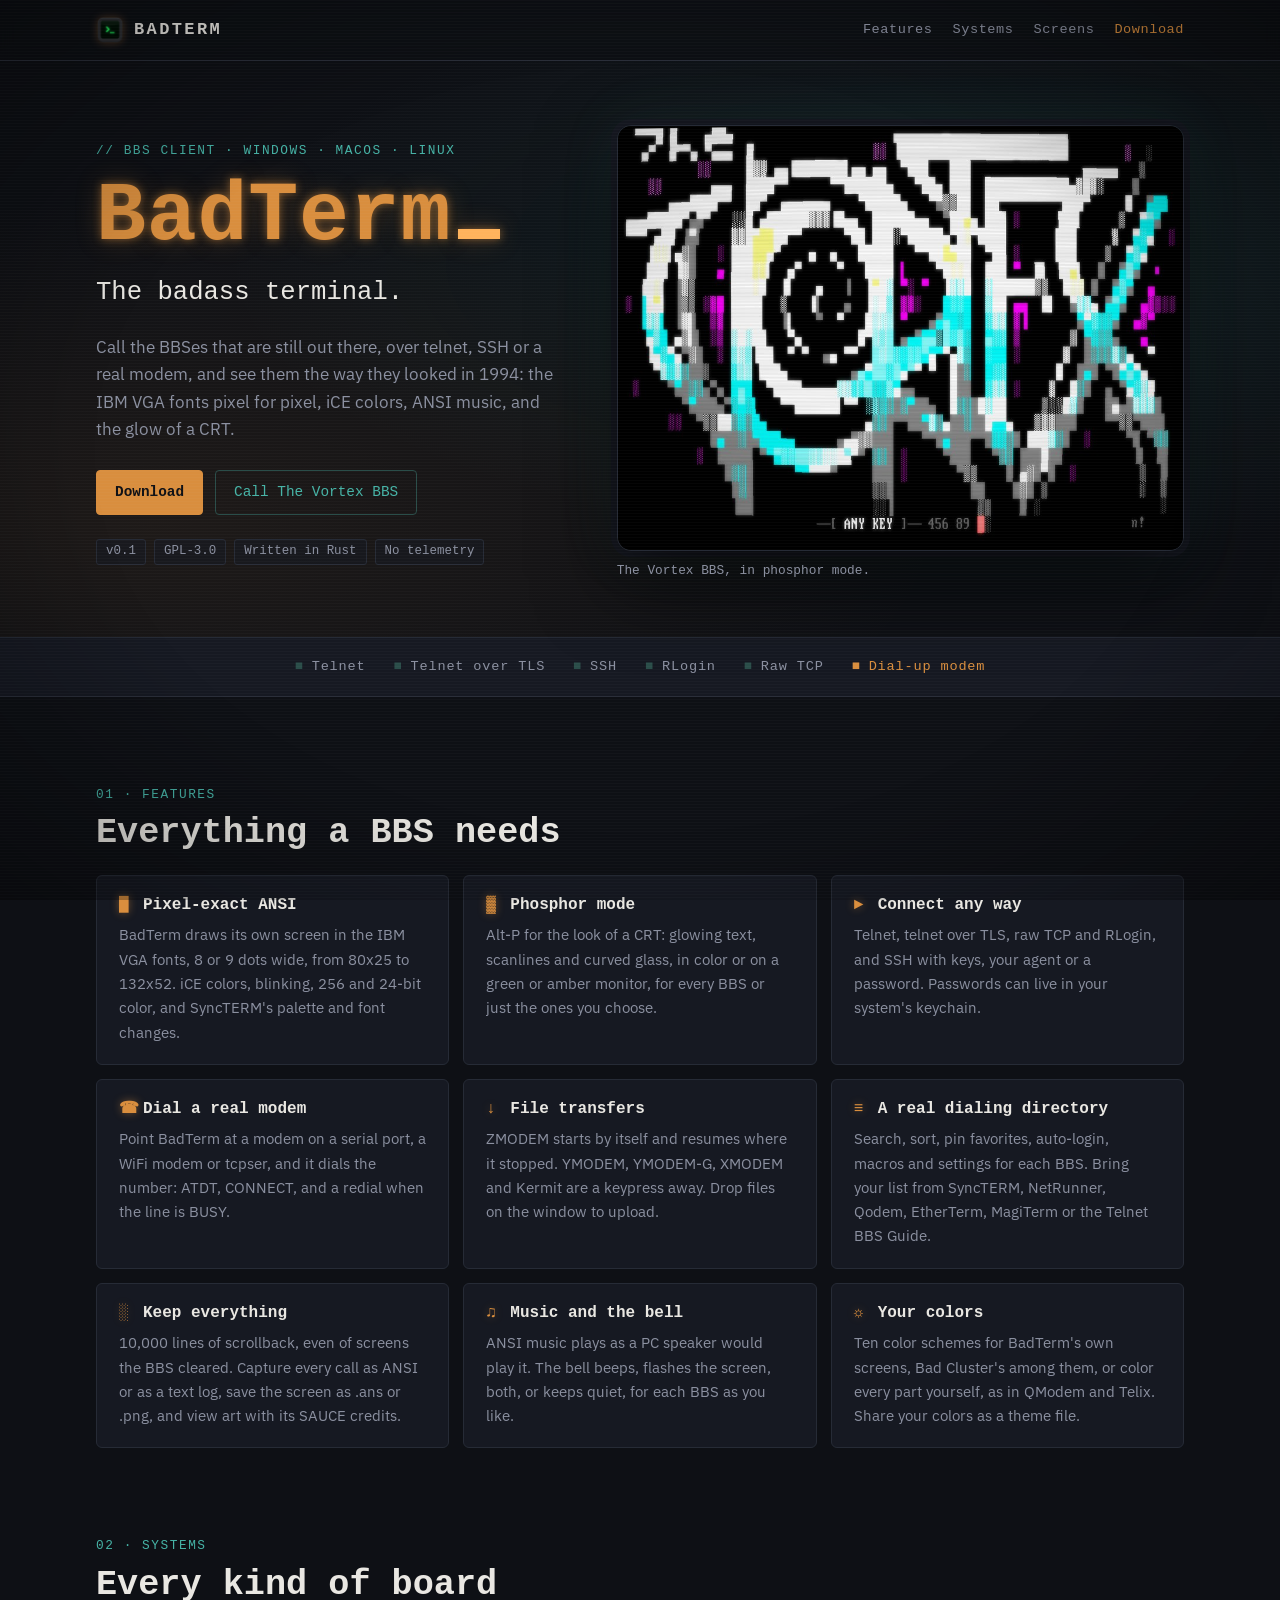
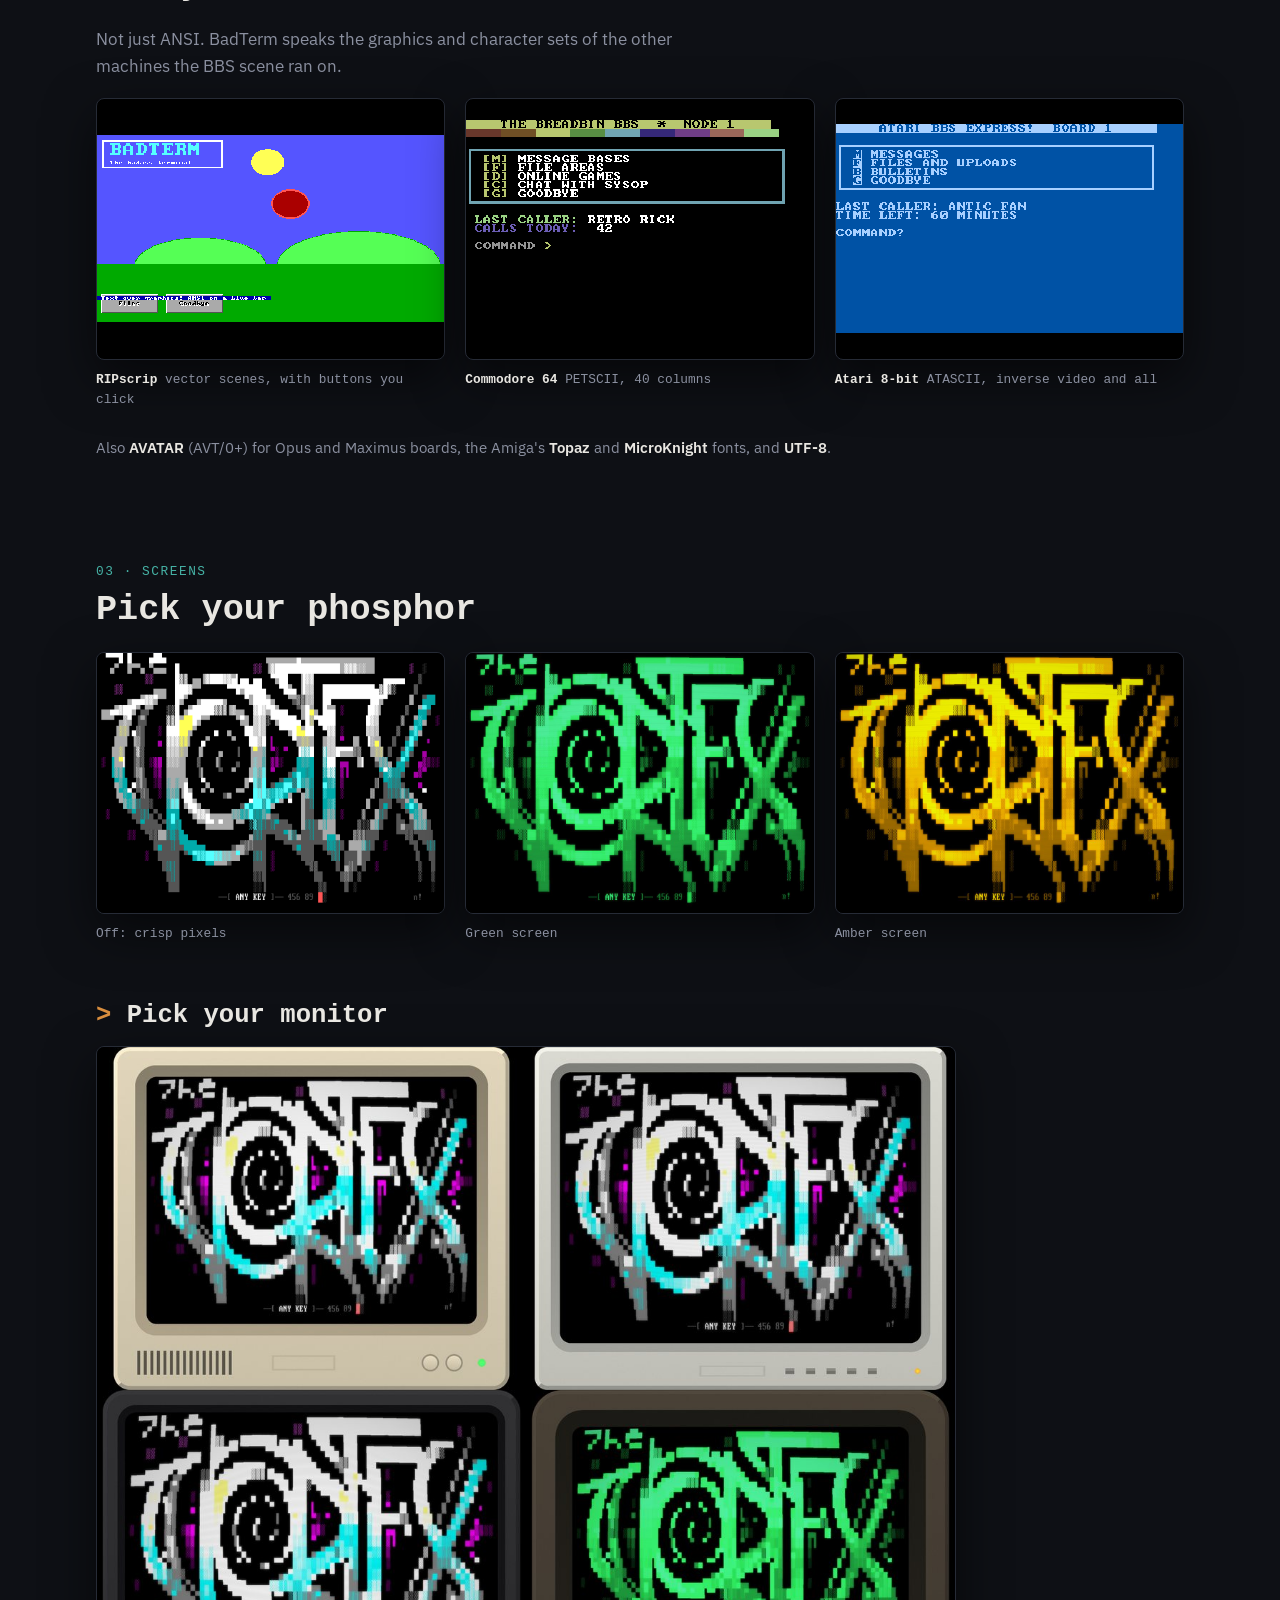
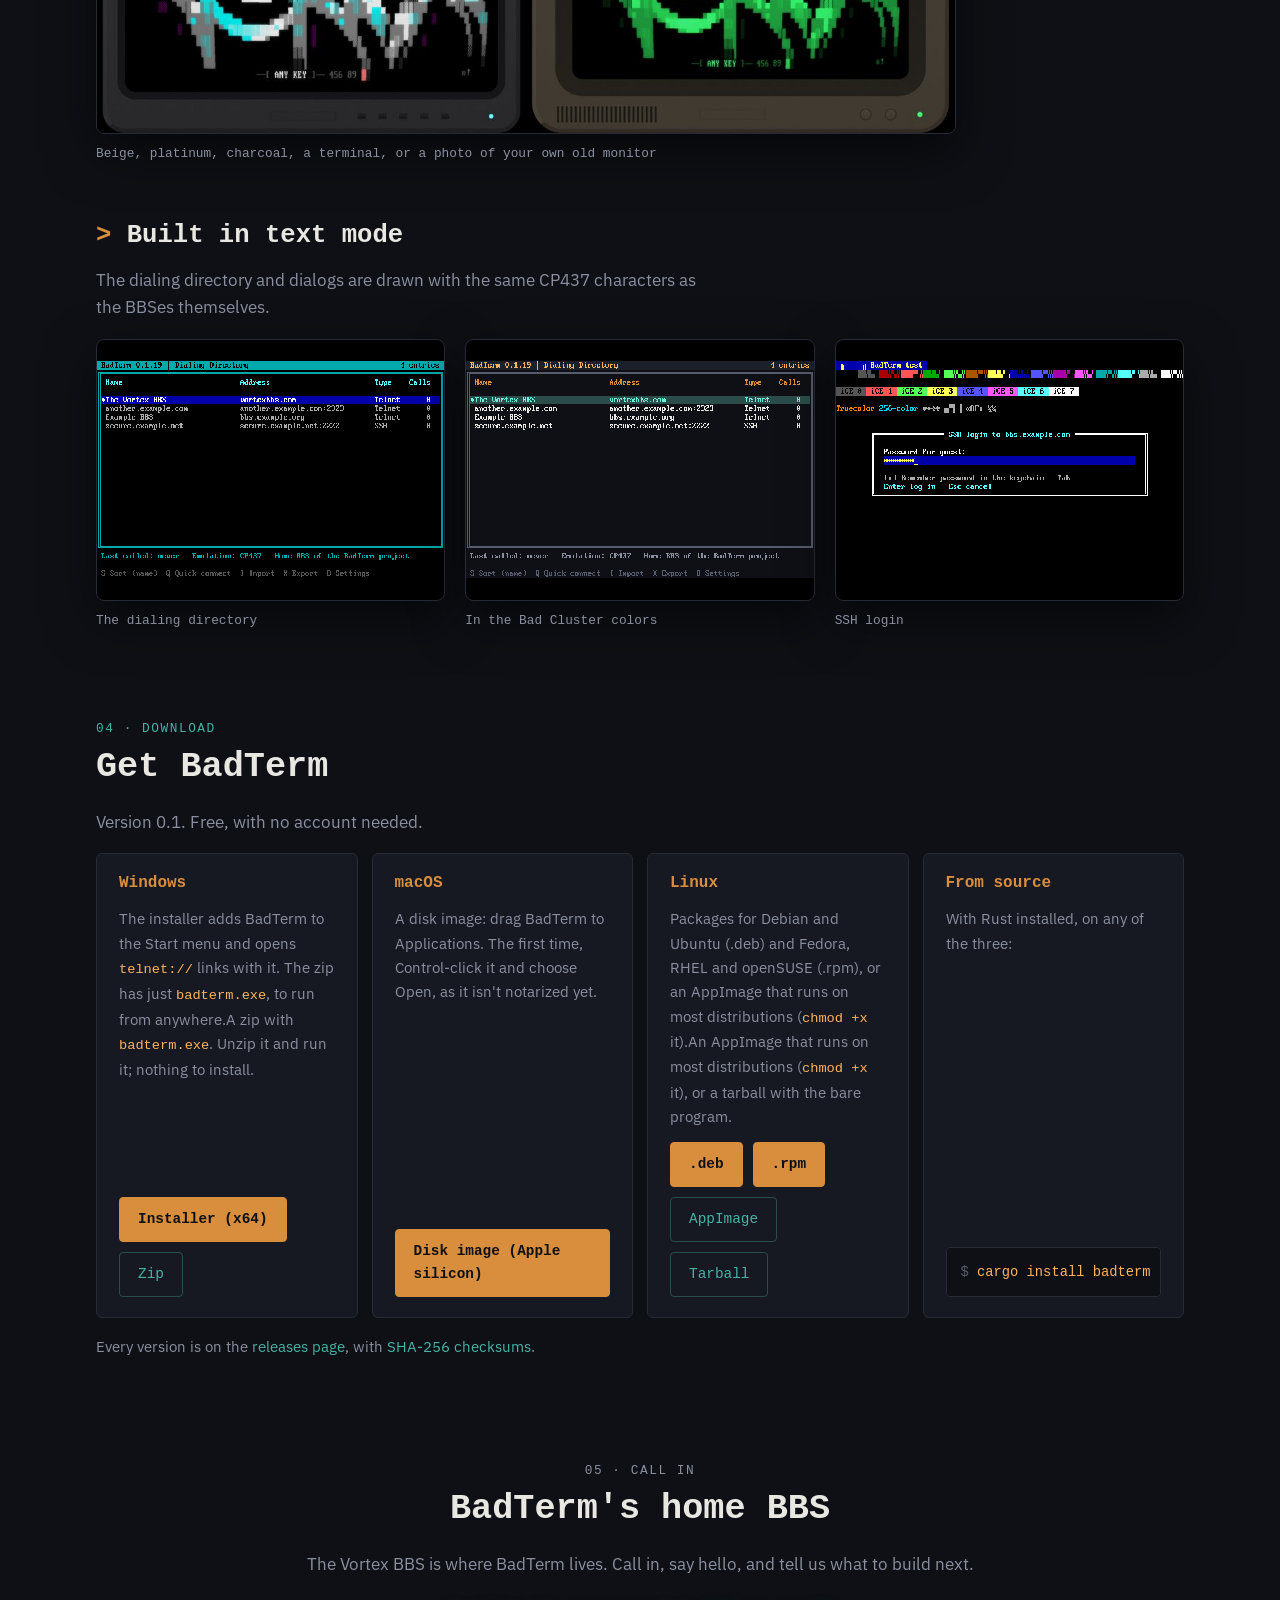
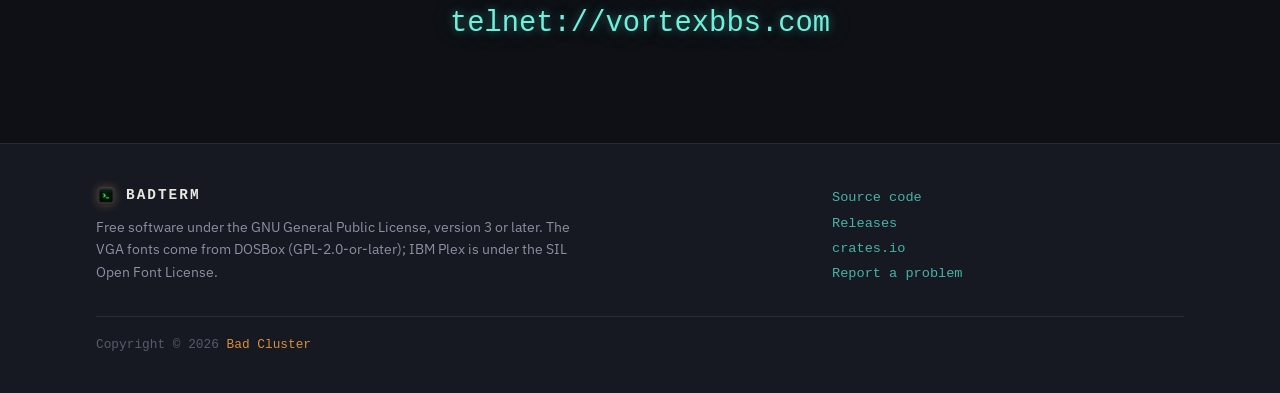
==== site/index.html @ a36becc2 "Website: Bad Cluster's look, and what BadTerm does now The colors, IBM Plex type (served from badter" ====
<!doctype html>
<html lang="en">
<head>
  <meta charset="utf-8">
  <meta name="viewport" content="width=device-width, initial-scale=1">
  <title>BadTerm — the badass terminal</title>
  <meta name="description" content="BadTerm is a free BBS client for Windows, macOS and Linux: telnet, SSH and real modems, ZMODEM and Kermit, RIPscrip, PETSCII and ATASCII, pixel-exact VGA fonts and the glow of a real CRT.">
  <meta name="theme-color" content="#0E1015">
  <link rel="icon" type="image/png" href="img/favicon.png">
  <link rel="preload" href="fonts/ibm-plex-mono-600.woff2" as="font" type="font/woff2" crossorigin>
  <link rel="stylesheet" href="style.css">
</head>
<body>
  <header class="topbar">
    <div class="wrap topbar-inner">
      <a class="wordmark" href="#top"><img src="img/icon.png" width="28" height="28" alt="">BADTERM</a>
      <nav aria-label="Sections">
        <a href="#features">Features</a>
        <a href="#systems">Systems</a>
        <a href="#screens">Screens</a>
        <a class="nav-download" href="#download">Download</a>
      </nav>
    </div>
  </header>

  <main id="top">
    <section class="hero">
      <div class="wrap hero-grid">
        <div class="hero-text">
          <p class="kicker">// BBS client · Windows · macOS · Linux</p>
          <h1>BadTerm<span class="cursor" aria-hidden="true"></span></h1>
          <p class="tagline">The badass terminal.</p>
          <p class="lede">Call the BBSes that are still out there, over telnet, SSH or a real modem, and see them the way they looked in 1994: the IBM VGA fonts pixel for pixel, iCE colors, ANSI music, and the glow of a CRT.</p>
          <div class="actions">
            <a class="button primary" href="#download">Download</a>
            <a class="button" href="telnet://vortexbbs.com">Call The Vortex BBS</a>
          </div>
          <p class="meta"><span>v<span data-version>0.1</span></span><span>GPL-3.0</span><span>Written in Rust</span><span>No telemetry</span></p>
        </div>
        <figure class="hero-shot">
          <img src="img/vortex-color.jpg" width="960" height="720" alt="The Vortex BBS welcome screen in BadTerm, with the CRT glow and scanlines of phosphor mode">
          <figcaption>The Vortex BBS, in phosphor mode.</figcaption>
        </figure>
      </div>
    </section>

    <section class="strip" aria-label="Ways to connect">
      <div class="wrap">
        <ul class="chips">
          <li>Telnet</li>
          <li>Telnet over TLS</li>
          <li>SSH</li>
          <li>RLogin</li>
          <li>Raw TCP</li>
          <li class="hot">Dial-up modem</li>
        </ul>
      </div>
    </section>

    <section class="wrap section" id="features">
      <p class="eyebrow">01 · Features</p>
      <h2>Everything a BBS needs</h2>
      <div class="features">
        <article>
          <h3><span class="glyph" aria-hidden="true">█</span>Pixel-exact ANSI</h3>
          <p>BadTerm draws its own screen in the IBM VGA fonts, 8 or 9 dots wide, from 80x25 to 132x52. iCE colors, blinking, 256 and 24-bit color, and SyncTERM's palette and font changes.</p>
        </article>
        <article>
          <h3><span class="glyph" aria-hidden="true">▓</span>Phosphor mode</h3>
          <p>Alt-P for the look of a CRT: glowing text, scanlines and curved glass, in color or on a green or amber monitor, for every BBS or just the ones you choose.</p>
        </article>
        <article>
          <h3><span class="glyph" aria-hidden="true">►</span>Connect any way</h3>
          <p>Telnet, telnet over TLS, raw TCP and RLogin, and SSH with keys, your agent or a password. Passwords can live in your system's keychain.</p>
        </article>
        <article>
          <h3><span class="glyph" aria-hidden="true">☎</span>Dial a real modem</h3>
          <p>Point BadTerm at a modem on a serial port, a WiFi modem or tcpser, and it dials the number: ATDT, CONNECT, and a redial when the line is BUSY.</p>
        </article>
        <article>
          <h3><span class="glyph" aria-hidden="true">↓</span>File transfers</h3>
          <p>ZMODEM starts by itself and resumes where it stopped. YMODEM, YMODEM-G, XMODEM and Kermit are a keypress away. Drop files on the window to upload.</p>
        </article>
        <article>
          <h3><span class="glyph" aria-hidden="true">≡</span>A real dialing directory</h3>
          <p>Search, sort, pin favorites, auto-login, macros and settings for each BBS. Bring your list from SyncTERM, NetRunner, Qodem, EtherTerm, MagiTerm or the Telnet BBS Guide.</p>
        </article>
        <article>
          <h3><span class="glyph" aria-hidden="true">░</span>Keep everything</h3>
          <p>10,000 lines of scrollback, even of screens the BBS cleared. Capture every call as ANSI or as a text log, save the screen as .ans or .png, and view art with its SAUCE credits.</p>
        </article>
        <article>
          <h3><span class="glyph" aria-hidden="true">♫</span>Music and the bell</h3>
          <p>ANSI music plays as a PC speaker would play it. The bell beeps, flashes the screen, both, or keeps quiet, for each BBS as you like.</p>
        </article>
        <article>
          <h3><span class="glyph" aria-hidden="true">☼</span>Your colors</h3>
          <p>Ten color schemes for BadTerm's own screens, Bad Cluster's among them, or color every part yourself, as in QModem and Telix. Share your colors as a theme file.</p>
        </article>
      </div>
    </section>

    <section class="wrap section" id="systems">
      <p class="eyebrow">02 · Systems</p>
      <h2>Every kind of board</h2>
      <p class="section-lede">Not just ANSI. BadTerm speaks the graphics and character sets of the other machines the BBS scene ran on.</p>
      <div class="gallery three">
        <figure><img class="pixels" src="img/rip.png" width="640" height="344" alt="A RIPscrip scene: sky, sun and hills, a title box and two buttons, with ANSI text over the graphics" loading="lazy"><figcaption><b>RIPscrip</b> vector scenes, with buttons you click</figcaption></figure>
        <figure><img class="pixels" src="img/c64.png" width="1280" height="800" alt="A Commodore 64 BBS menu in PETSCII, with its colors and line graphics" loading="lazy"><figcaption><b>Commodore 64</b> PETSCII, 40 columns</figcaption></figure>
        <figure><img class="pixels" src="img/atari.png" width="1280" height="768" alt="An Atari 8-bit BBS menu in ATASCII, light blue on blue with inverse video" loading="lazy"><figcaption><b>Atari 8-bit</b> ATASCII, inverse video and all</figcaption></figure>
      </div>
      <p class="also">Also <b>AVATAR</b> (AVT/0+) for Opus and Maximus boards, the Amiga's <b>Topaz</b> and <b>MicroKnight</b> fonts, and <b>UTF-8</b>.</p>
    </section>

    <section class="wrap section" id="screens">
      <p class="eyebrow">03 · Screens</p>
      <h2>Pick your phosphor</h2>
      <div class="gallery three">
        <figure><img src="img/vortex-off.png" width="960" height="720" alt="The Vortex BBS with phosphor mode off: crisp pixels at 4:3" loading="lazy"><figcaption>Off: crisp pixels</figcaption></figure>
        <figure><img src="img/vortex-green.jpg" width="960" height="720" alt="The Vortex BBS on a green-screen monitor" loading="lazy"><figcaption>Green screen</figcaption></figure>
        <figure><img src="img/vortex-amber.jpg" width="960" height="720" alt="The Vortex BBS on an amber monitor" loading="lazy"><figcaption>Amber screen</figcaption></figure>
      </div>

      <h2 class="sub">Pick your monitor</h2>
      <figure class="wide"><img src="img/bezels.jpg" width="1200" height="960" alt="The Vortex BBS on four monitor bezels: beige 1980s, platinum 1990s, charcoal late 1990s, and a green-screen terminal" loading="lazy"><figcaption>Beige, platinum, charcoal, a terminal, or a photo of your own old monitor</figcaption></figure>

      <h2 class="sub">Built in text mode</h2>
      <p class="section-lede">The dialing directory and dialogs are drawn with the same CP437 characters as the BBSes themselves.</p>
      <div class="gallery three">
        <figure><img class="pixels" src="img/dialer.png" width="1280" height="800" alt="The dialing directory, with The Vortex BBS pinned at the top" loading="lazy"><figcaption>The dialing directory</figcaption></figure>
        <figure><img class="pixels" src="img/badcluster.png" width="640" height="400" alt="The dialing directory in the Bad Cluster color scheme: copper and teal on dark navy" loading="lazy"><figcaption>In the Bad Cluster colors</figcaption></figure>
        <figure><img class="pixels" src="img/login.png" width="1280" height="800" alt="The SSH login dialog, offering to remember the password in the keychain" loading="lazy"><figcaption>SSH login</figcaption></figure>
      </div>
    </section>

    <section class="wrap section" id="download">
      <p class="eyebrow">04 · Download</p>
      <h2>Get BadTerm</h2>
      <p class="section-lede">Version <span data-version>0.1</span>. Free, with no account needed.</p>
      <div class="downloads">
        <article>
          <h3>Windows</h3>
          <p><span data-needs="windows-x64-setup.exe">The installer adds BadTerm to the Start menu and opens <code>telnet://</code> links with it. The zip has just <code>badterm.exe</code>, to run from anywhere.<span data-else>A zip with <code>badterm.exe</code>. Unzip it and run it; nothing to install.</span></span></p>
          <div class="buttons">
            <a class="button primary" data-asset="windows-x64-setup.exe" href="https://git.badcluster.dev/arelas/badterm/releases">Installer (x64)</a>
            <a class="button" data-asset="windows-x64.zip" href="https://git.badcluster.dev/arelas/badterm/releases">Zip</a>
          </div>
        </article>
        <article>
          <h3>macOS</h3>
          <p>A disk image: drag BadTerm to Applications. The first time, Control-click it and choose Open, as it isn't notarized yet.</p>
          <div class="buttons">
            <a class="button primary" data-asset="macos-arm64.dmg" href="https://git.badcluster.dev/arelas/badterm/releases">Disk image (Apple silicon)</a>
          </div>
        </article>
        <article>
          <h3>Linux</h3>
          <p><span data-needs="linux-x64.deb">Packages for Debian and Ubuntu (.deb) and Fedora, RHEL and openSUSE (.rpm), or an AppImage that runs on most distributions (<code>chmod +x</code> it).<span data-else>An AppImage that runs on most distributions (<code>chmod +x</code> it), or a tarball with the bare program.</span></span></p>
          <div class="buttons">
            <a class="button primary" data-asset="linux-x64.deb" href="https://git.badcluster.dev/arelas/badterm/releases">.deb</a>
            <a class="button primary" data-asset="linux-x64.rpm" href="https://git.badcluster.dev/arelas/badterm/releases">.rpm</a>
            <a class="button" data-asset="linux-x64.AppImage" href="https://git.badcluster.dev/arelas/badterm/releases">AppImage</a>
            <a class="button" data-asset="linux-x64.tar.gz" href="https://git.badcluster.dev/arelas/badterm/releases">Tarball</a>
          </div>
        </article>
        <article>
          <h3>From source</h3>
          <p>With Rust installed, on any of the three:</p>
          <pre><code>cargo install badterm</code></pre>
        </article>
      </div>
      <p class="note">Every version is on the <a href="https://git.badcluster.dev/arelas/badterm/releases">releases page</a>, with <a data-asset="SHA256SUMS" href="https://git.badcluster.dev/arelas/badterm/releases">SHA-256 checksums</a>.</p>
    </section>

    <section class="wrap section vortex">
      <p class="eyebrow">05 · Call in</p>
      <h2>BadTerm's home BBS</h2>
      <p>The Vortex BBS is where BadTerm lives. Call in, say hello, and tell us what to build next.</p>
      <p class="address"><a href="telnet://vortexbbs.com">telnet://vortexbbs.com</a></p>
    </section>
  </main>

  <footer>
    <div class="wrap footer-inner">
      <div>
        <p class="wordmark small"><img src="img/icon.png" width="20" height="20" alt="">BADTERM</p>
        <p>Free software under the GNU General Public License, version 3 or later. The VGA fonts come from DOSBox (GPL-2.0-or-later); IBM Plex is under the SIL Open Font License.</p>
      </div>
      <ul class="links">
        <li><a href="https://git.badcluster.dev/arelas/badterm">Source code</a></li>
        <li><a href="https://git.badcluster.dev/arelas/badterm/releases">Releases</a></li>
        <li><a href="https://crates.io/crates/badterm">crates.io</a></li>
        <li><a href="https://git.badcluster.dev/arelas/badterm/issues">Report a problem</a></li>
      </ul>
    </div>
    <div class="wrap">
      <p class="copyright">Copyright &copy; 2026 <a href="https://badcluster.dev/">Bad Cluster</a></p>
    </div>
  </footer>
</body>
</html>
---- site/style.css ----
/* BadTerm's website, in Bad Cluster's colors: the void, copper and teal,
   with a faint scanline over everything. */

@font-face {
  font-family: "IBM Plex Mono";
  src: url("fonts/ibm-plex-mono-400.woff2") format("woff2");
  font-weight: 400;
  font-display: swap;
}

@font-face {
  font-family: "IBM Plex Mono";
  src: url("fonts/ibm-plex-mono-600.woff2") format("woff2");
  font-weight: 600;
  font-display: swap;
}

@font-face {
  font-family: "IBM Plex Sans";
  src: url("fonts/ibm-plex-sans-400.woff2") format("woff2");
  font-weight: 400;
  font-display: swap;
}

@font-face {
  font-family: "IBM Plex Sans";
  src: url("fonts/ibm-plex-sans-600.woff2") format("woff2");
  font-weight: 600;
  font-display: swap;
}

:root {
  --void: #0e1015;
  --panel: #161922;
  --panel-2: #1c2029;
  --line: #262b36;
  --ink: #e9e7e2;
  --ink-dim: #8b90a0;
  --ink-faint: #565c6b;
  --copper: #d98e3e;
  --copper-dim: #6b4f2a;
  --copper-glow: #ffb35c;
  --teal: #46b3a6;
  --teal-dim: #2a4d49;
  --teal-glow: #6ff0dd;
  --mono: "IBM Plex Mono", ui-monospace, "SF Mono", Menlo, Consolas, monospace;
  --sans: "IBM Plex Sans", system-ui, -apple-system, "Segoe UI", Roboto, sans-serif;
  --glow-copper: 0 0 8px rgba(217, 142, 62, 0.55), 0 0 26px rgba(217, 142, 62, 0.28);
  --glow-teal: 0 0 8px rgba(70, 179, 166, 0.55), 0 0 26px rgba(70, 179, 166, 0.28);
  color-scheme: dark;
}

* {
  box-sizing: border-box;
}

html {
  scroll-behavior: smooth;
  scroll-padding-top: 72px;
}

body {
  margin: 0;
  background: var(--void);
  color: var(--ink);
  font: 17px/1.6 var(--sans);
  -webkit-font-smoothing: antialiased;
}

/* Scanlines and a vignette, over everything but never in the way. */
body::before,
body::after {
  content: "";
  position: fixed;
  inset: 0;
  pointer-events: none;
  z-index: 100;
}

body::before {
  background: repeating-linear-gradient(to bottom, rgba(255, 255, 255, 0.022) 0 1px, transparent 1px 3px);
}

body::after {
  background: radial-gradient(ellipse at center, transparent 60%, rgba(0, 0, 0, 0.35) 100%);
}

::selection {
  background: var(--teal-dim);
  color: #eafffb;
}

a {
  color: var(--teal);
  text-decoration: none;
}

a:hover {
  color: var(--teal-glow);
}

a:focus-visible,
.button:focus-visible {
  outline: 2px solid var(--teal);
  outline-offset: 3px;
  border-radius: 2px;
}

code,
pre {
  font-family: var(--mono);
  font-size: 0.9em;
  color: var(--copper-glow);
}

img {
  max-width: 100%;
  height: auto;
  display: block;
}

.wrap {
  max-width: 1120px;
  margin: 0 auto;
  padding: 0 16px;
}

h1,
h2,
h3 {
  font-family: var(--mono);
  font-weight: 600;
  line-height: 1.15;
}

/* Top bar */

.topbar {
  position: sticky;
  top: 0;
  z-index: 50;
  background: rgba(14, 16, 21, 0.88);
  backdrop-filter: blur(8px);
  -webkit-backdrop-filter: blur(8px);
  border-bottom: 1px solid var(--line);
}

.topbar-inner {
  display: flex;
  align-items: center;
  justify-content: space-between;
  gap: 16px;
  min-height: 60px;
}

.wordmark {
  display: flex;
  align-items: center;
  gap: 10px;
  font-family: var(--mono);
  font-weight: 600;
  letter-spacing: 0.14em;
  color: var(--ink);
}

.wordmark img {
  width: 28px;
  height: 28px;
  filter: drop-shadow(0 0 4px rgba(217, 142, 62, 0.35));
}

.wordmark:hover {
  color: var(--copper-glow);
}

.wordmark.small {
  font-size: 0.9rem;
  margin: 0 0 0.6em;
}

.wordmark.small img {
  width: 20px;
  height: 20px;
}

nav {
  display: flex;
  align-items: center;
  gap: 4px 20px;
  flex-wrap: wrap;
  justify-content: flex-end;
  font-family: var(--mono);
  font-size: 0.85rem;
  letter-spacing: 0.04em;
}

nav a {
  color: var(--ink-dim);
}

nav a:hover {
  color: var(--ink);
}

nav .nav-download {
  color: var(--copper);
}

nav .nav-download:hover {
  color: var(--copper-glow);
}

/* Hero */

.hero {
  padding: 64px 0 56px;
  background:
    radial-gradient(ellipse at 78% 35%, rgba(70, 179, 166, 0.1), transparent 55%),
    radial-gradient(ellipse at 12% 80%, rgba(217, 142, 62, 0.08), transparent 50%);
}

.hero-grid {
  display: grid;
  grid-template-columns: minmax(0, 5fr) minmax(0, 6fr);
  gap: 48px;
  align-items: center;
}

.kicker,
.eyebrow {
  font-family: var(--mono);
  font-size: 0.8rem;
  letter-spacing: 0.12em;
  text-transform: uppercase;
  color: var(--teal);
  margin: 0 0 0.6em;
}

h1 {
  font-size: clamp(3rem, 9vw, 5.2rem);
  margin: 0;
  color: var(--copper);
  text-shadow: var(--glow-copper);
  letter-spacing: 0.01em;
}

.cursor {
  display: inline-block;
  width: 0.5em;
  height: 0.12em;
  margin-left: 0.08em;
  background: var(--copper-glow);
  box-shadow: var(--glow-copper);
  vertical-align: baseline;
  animation: blink 1.06s steps(1) infinite;
}

@keyframes blink {
  50% {
    opacity: 0;
  }
}

.tagline {
  font-family: var(--mono);
  font-size: clamp(1.25rem, 3vw, 1.6rem);
  color: var(--ink);
  margin: 0.3em 0 0.8em;
}

.lede,
.section-lede {
  color: var(--ink-dim);
  max-width: 62ch;
}

.actions {
  display: flex;
  flex-wrap: wrap;
  gap: 12px;
  margin: 1.6em 0 1.4em;
}

.meta {
  display: flex;
  flex-wrap: wrap;
  gap: 8px;
  margin: 0;
  font-family: var(--mono);
  font-size: 0.78rem;
  color: var(--ink-dim);
}

.meta > span {
  padding: 2px 9px;
  border: 1px solid var(--line);
  border-radius: 3px;
  background: rgba(22, 25, 34, 0.6);
}

.hero-shot {
  margin: 0;
}

.hero-shot img {
  border-radius: 14px;
  border: 1px solid var(--line);
  box-shadow: 0 30px 80px rgba(0, 0, 0, 0.65), 0 0 0 6px var(--panel), 0 0 60px rgba(70, 179, 166, 0.12);
}

figcaption {
  font-family: var(--mono);
  font-size: 0.8rem;
  color: var(--ink-dim);
  margin-top: 10px;
}

figcaption b {
  color: var(--ink);
  font-weight: 600;
}

/* Buttons */

.button {
  display: inline-block;
  padding: 10px 18px;
  border: 1px solid var(--teal-dim);
  border-radius: 4px;
  font-family: var(--mono);
  font-size: 0.9rem;
  color: var(--teal);
  transition: box-shadow 0.15s ease, border-color 0.15s ease, background 0.15s ease;
}

.button:hover {
  border-color: var(--teal);
  color: var(--teal-glow);
  box-shadow: var(--glow-teal);
}

.button.primary {
  background: var(--copper);
  border-color: var(--copper);
  color: var(--void);
  font-weight: 600;
}

.button.primary:hover {
  background: var(--copper-glow);
  border-color: var(--copper-glow);
  color: var(--void);
  box-shadow: var(--glow-copper);
}

/* The ways to connect */

.strip {
  border-top: 1px solid var(--line);
  border-bottom: 1px solid var(--line);
  background: var(--panel);
}

.chips {
  display: flex;
  flex-wrap: wrap;
  justify-content: center;
  gap: 10px 28px;
  list-style: none;
  margin: 0;
  padding: 18px 0;
  font-family: var(--mono);
  font-size: 0.85rem;
  letter-spacing: 0.06em;
  color: var(--ink-dim);
}

.chips li::before {
  content: "\25A0";
  margin-right: 8px;
  color: var(--teal-dim);
}

.chips .hot {
  color: var(--copper);
}

.chips .hot::before {
  color: var(--copper);
}

/* Sections */

.section {
  padding-top: 88px;
}

h2 {
  font-size: clamp(1.6rem, 4vw, 2.2rem);
  margin: 0 0 0.6em;
  color: var(--ink);
}

h2.sub {
  margin-top: 2.2em;
  font-size: clamp(1.3rem, 3vw, 1.6rem);
}

h2.sub::before {
  content: "> ";
  color: var(--copper);
}

h3 {
  font-size: 1rem;
  margin: 0 0 0.5em;
  color: var(--ink);
}

.features {
  display: grid;
  grid-template-columns: repeat(3, minmax(0, 1fr));
  gap: 14px;
}

.downloads {
  display: grid;
  grid-template-columns: repeat(auto-fill, minmax(240px, 1fr));
  gap: 14px;
}

.features article,
.downloads article {
  background: var(--panel);
  border: 1px solid var(--line);
  border-radius: 6px;
  padding: 20px 22px;
  transition: border-color 0.15s ease;
}

.features article:hover {
  border-color: var(--teal-dim);
}

.features p,
.downloads p {
  margin: 0;
  color: var(--ink-dim);
  font-size: 0.95rem;
}

.glyph {
  display: inline-block;
  width: 1.5em;
  font-family: var(--mono);
  color: var(--copper);
  text-shadow: 0 0 8px rgba(217, 142, 62, 0.45);
}

.downloads article {
  display: flex;
  flex-direction: column;
  gap: 14px;
}

.downloads h3 {
  color: var(--copper);
  margin: 0;
}

.downloads .buttons {
  display: flex;
  flex-wrap: wrap;
  gap: 10px;
  margin-top: auto;
}

.downloads pre {
  margin: auto 0 0;
  padding: 12px 14px;
  background: var(--void);
  border: 1px solid var(--line);
  border-radius: 4px;
  overflow-x: auto;
}

.downloads pre code::before {
  content: "$ ";
  color: var(--ink-faint);
}

.gallery {
  display: grid;
  grid-template-columns: repeat(auto-fit, minmax(280px, 1fr));
  gap: 20px;
}

.gallery figure,
.wide {
  margin: 0;
}

.gallery img,
.wide img {
  border-radius: 8px;
  border: 1px solid var(--line);
  box-shadow: 0 18px 50px rgba(0, 0, 0, 0.55);
  aspect-ratio: 4 / 3;
  object-fit: cover;
  width: 100%;
  background: #000;
}

.wide {
  max-width: 860px;
}

.wide img {
  aspect-ratio: auto;
}

/* Text-mode screenshots: keep the pixels square and sharp. */
.pixels {
  image-rendering: pixelated;
}

.gallery img.pixels {
  object-fit: contain;
}

.also {
  margin-top: 1.6em;
  color: var(--ink-dim);
  font-size: 0.95rem;
}

.also b {
  color: var(--ink);
  font-weight: 600;
}

.note {
  color: var(--ink-dim);
  font-size: 0.95rem;
}

.vortex {
  text-align: center;
}

.vortex p {
  color: var(--ink-dim);
}

.address {
  font-family: var(--mono);
  font-size: clamp(1.1rem, 4vw, 1.8rem);
  margin-top: 0.8em;
}

.address a {
  color: var(--teal-glow);
  text-shadow: var(--glow-teal);
}

/* Footer */

footer {
  margin-top: 96px;
  padding: 40px 0 36px;
  border-top: 1px solid var(--line);
  background: var(--panel);
  color: var(--ink-dim);
  font-size: 0.88rem;
}

.footer-inner {
  display: grid;
  grid-template-columns: minmax(0, 2fr) minmax(0, 1fr);
  gap: 32px;
}

footer p {
  margin: 0.3em 0;
  max-width: 60ch;
}

.links {
  list-style: none;
  margin: 0;
  padding: 0;
  font-family: var(--mono);
  font-size: 0.85rem;
}

.links li {
  margin: 0.25em 0;
}

footer p.copyright {
  max-width: none;
}

.copyright {
  margin-top: 28px !important;
  padding-top: 18px;
  border-top: 1px solid var(--line);
  font-family: var(--mono);
  font-size: 0.8rem;
  color: var(--ink-faint);
}

.copyright a {
  color: var(--copper);
}

@media (max-width: 960px) {
  .features {
    grid-template-columns: repeat(2, minmax(0, 1fr));
  }
}

@media (max-width: 600px) {
  .features {
    grid-template-columns: minmax(0, 1fr);
  }
}

@media (max-width: 860px) {
  .hero {
    padding-top: 36px;
  }

  .hero-grid,
  .footer-inner {
    grid-template-columns: minmax(0, 1fr);
  }

  .section {
    padding-top: 64px;
  }
}

@media (max-width: 520px) {
  nav a:not(.nav-download) {
    display: none;
  }
}

@media (prefers-reduced-motion: reduce) {
  html {
    scroll-behavior: auto;
  }

  .cursor {
    animation: none;
  }
}
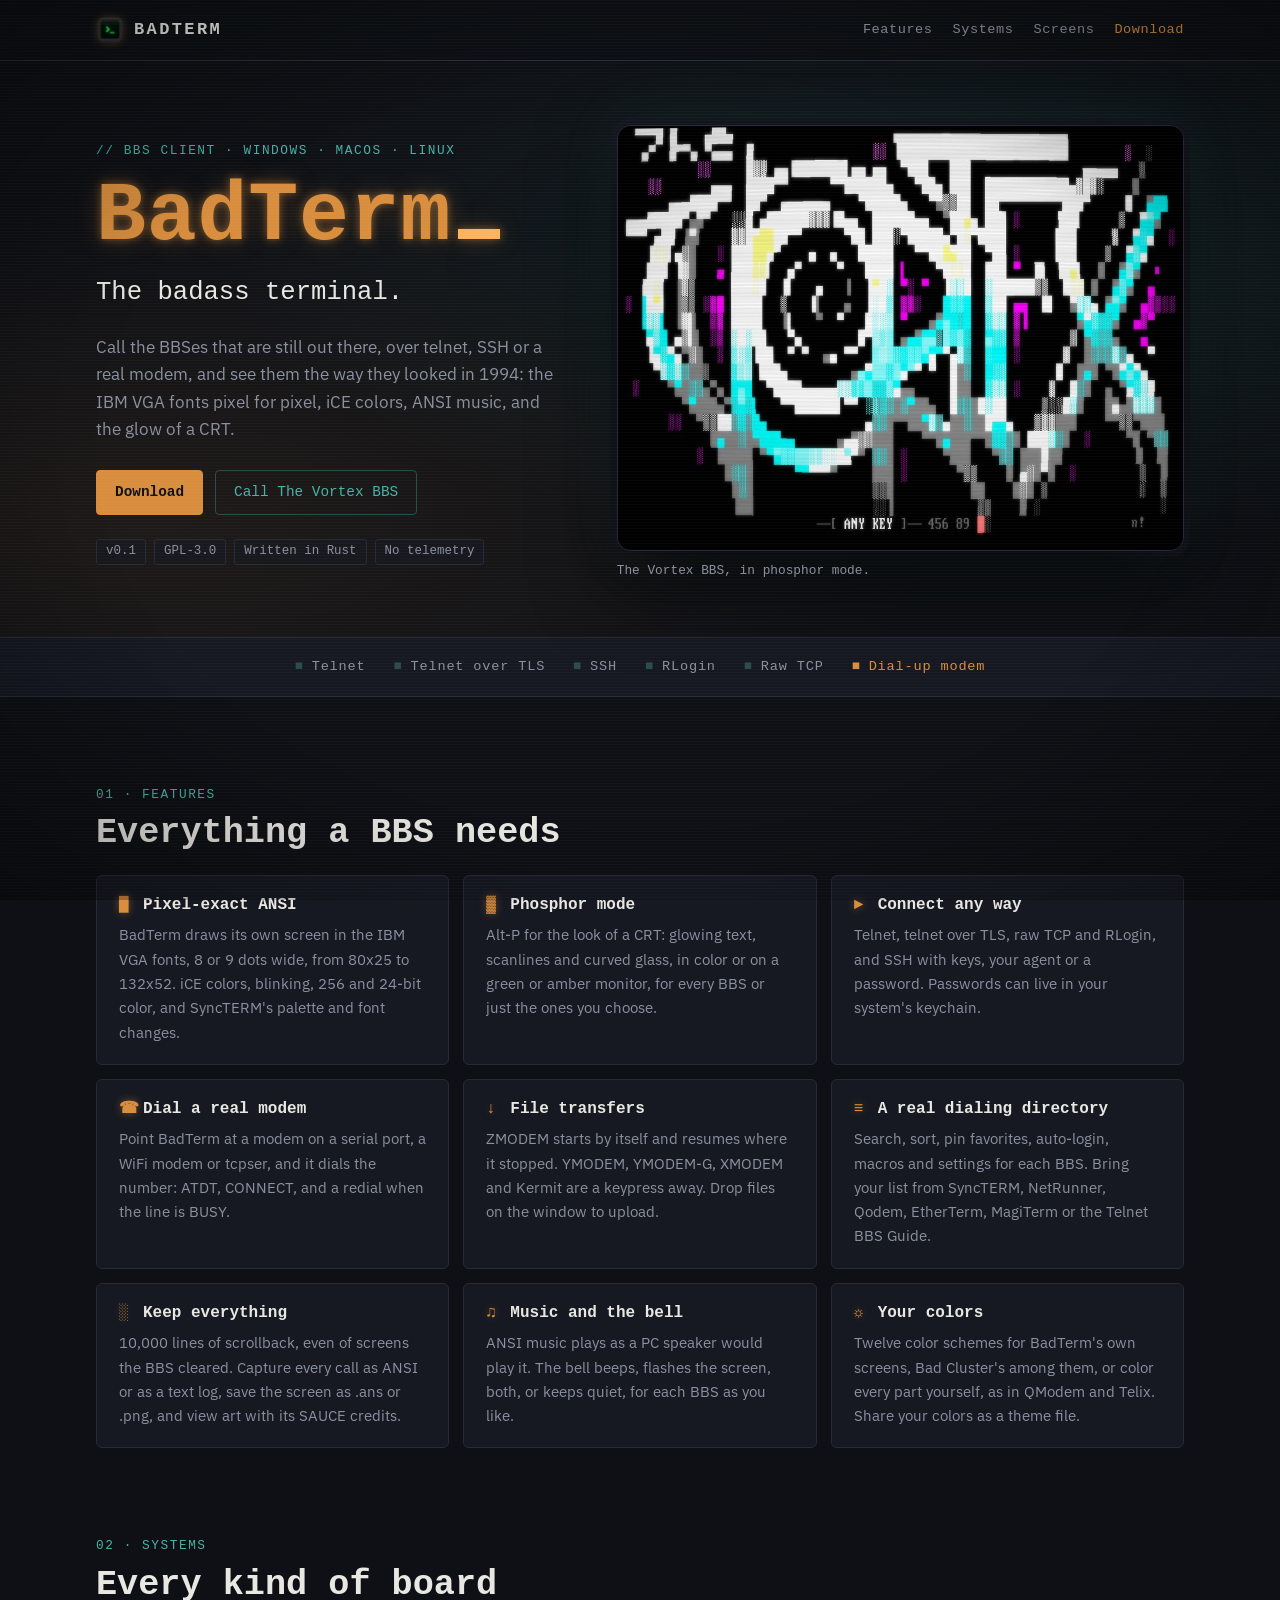
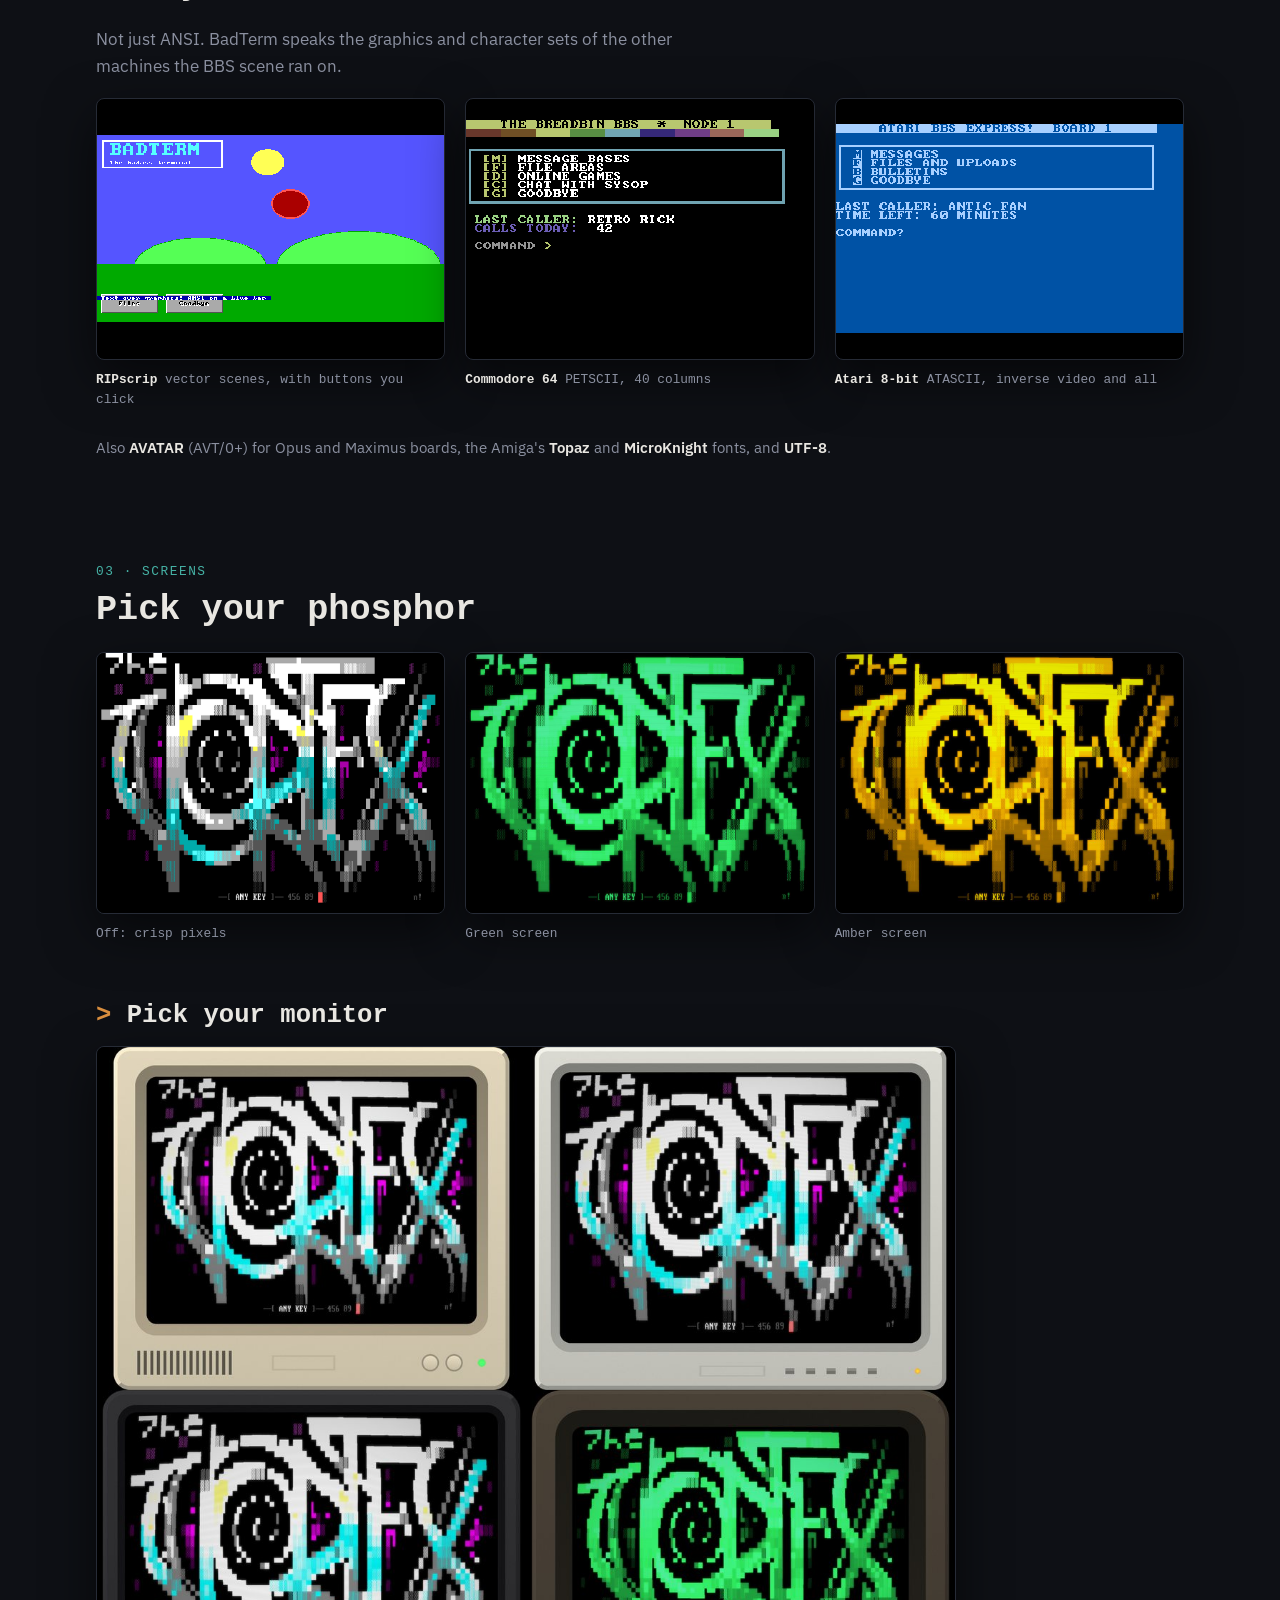
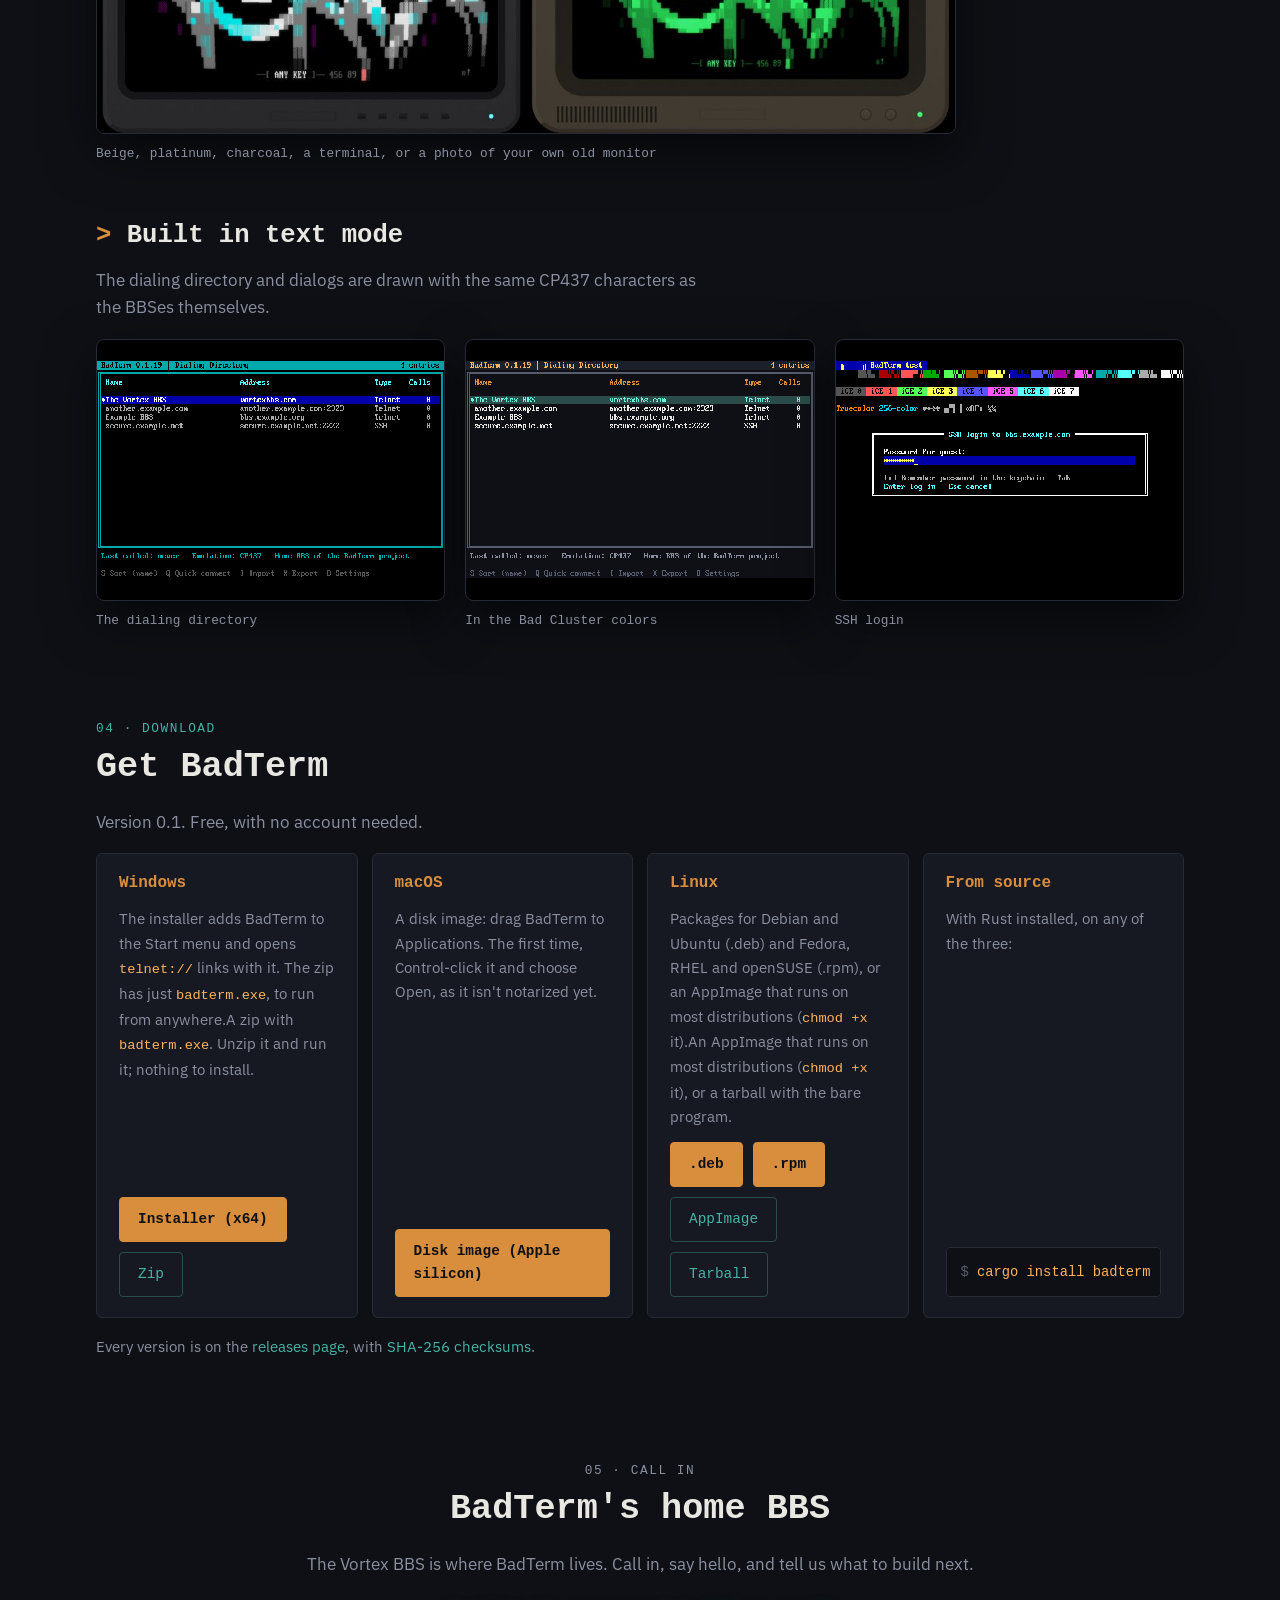
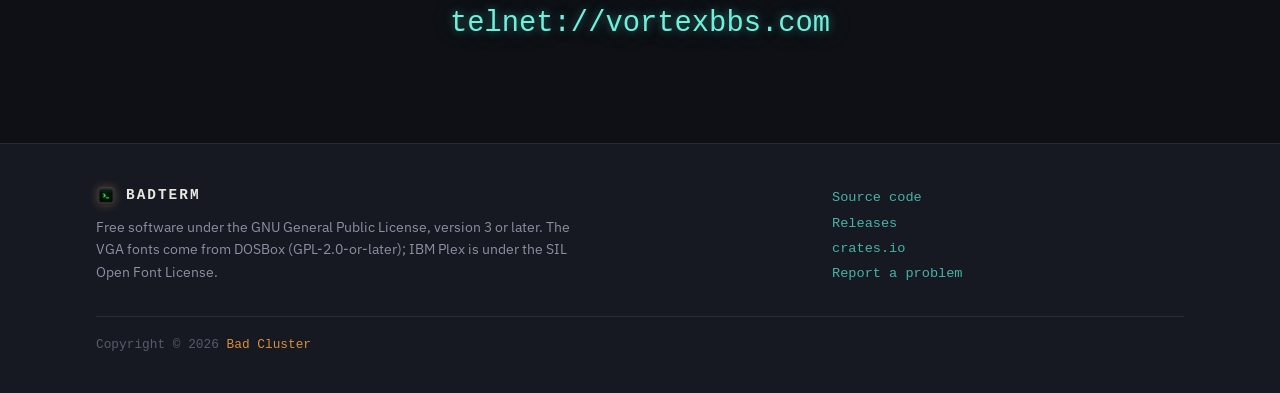
==== commit cd37c551: "Two color schemes without fills: Dark blue and Dark cyan Everything on black: borders in the dark sh" ====
--- a/site/index.html
+++ b/site/index.html
@@ -95,7 +95,7 @@
         </article>
         <article>
           <h3><span class="glyph" aria-hidden="true">☼</span>Your colors</h3>
-          <p>Ten color schemes for BadTerm's own screens, Bad Cluster's among them, or color every part yourself, as in QModem and Telix. Share your colors as a theme file.</p>
+          <p>Twelve color schemes for BadTerm's own screens, Bad Cluster's among them, or color every part yourself, as in QModem and Telix. Share your colors as a theme file.</p>
         </article>
       </div>
     </section>
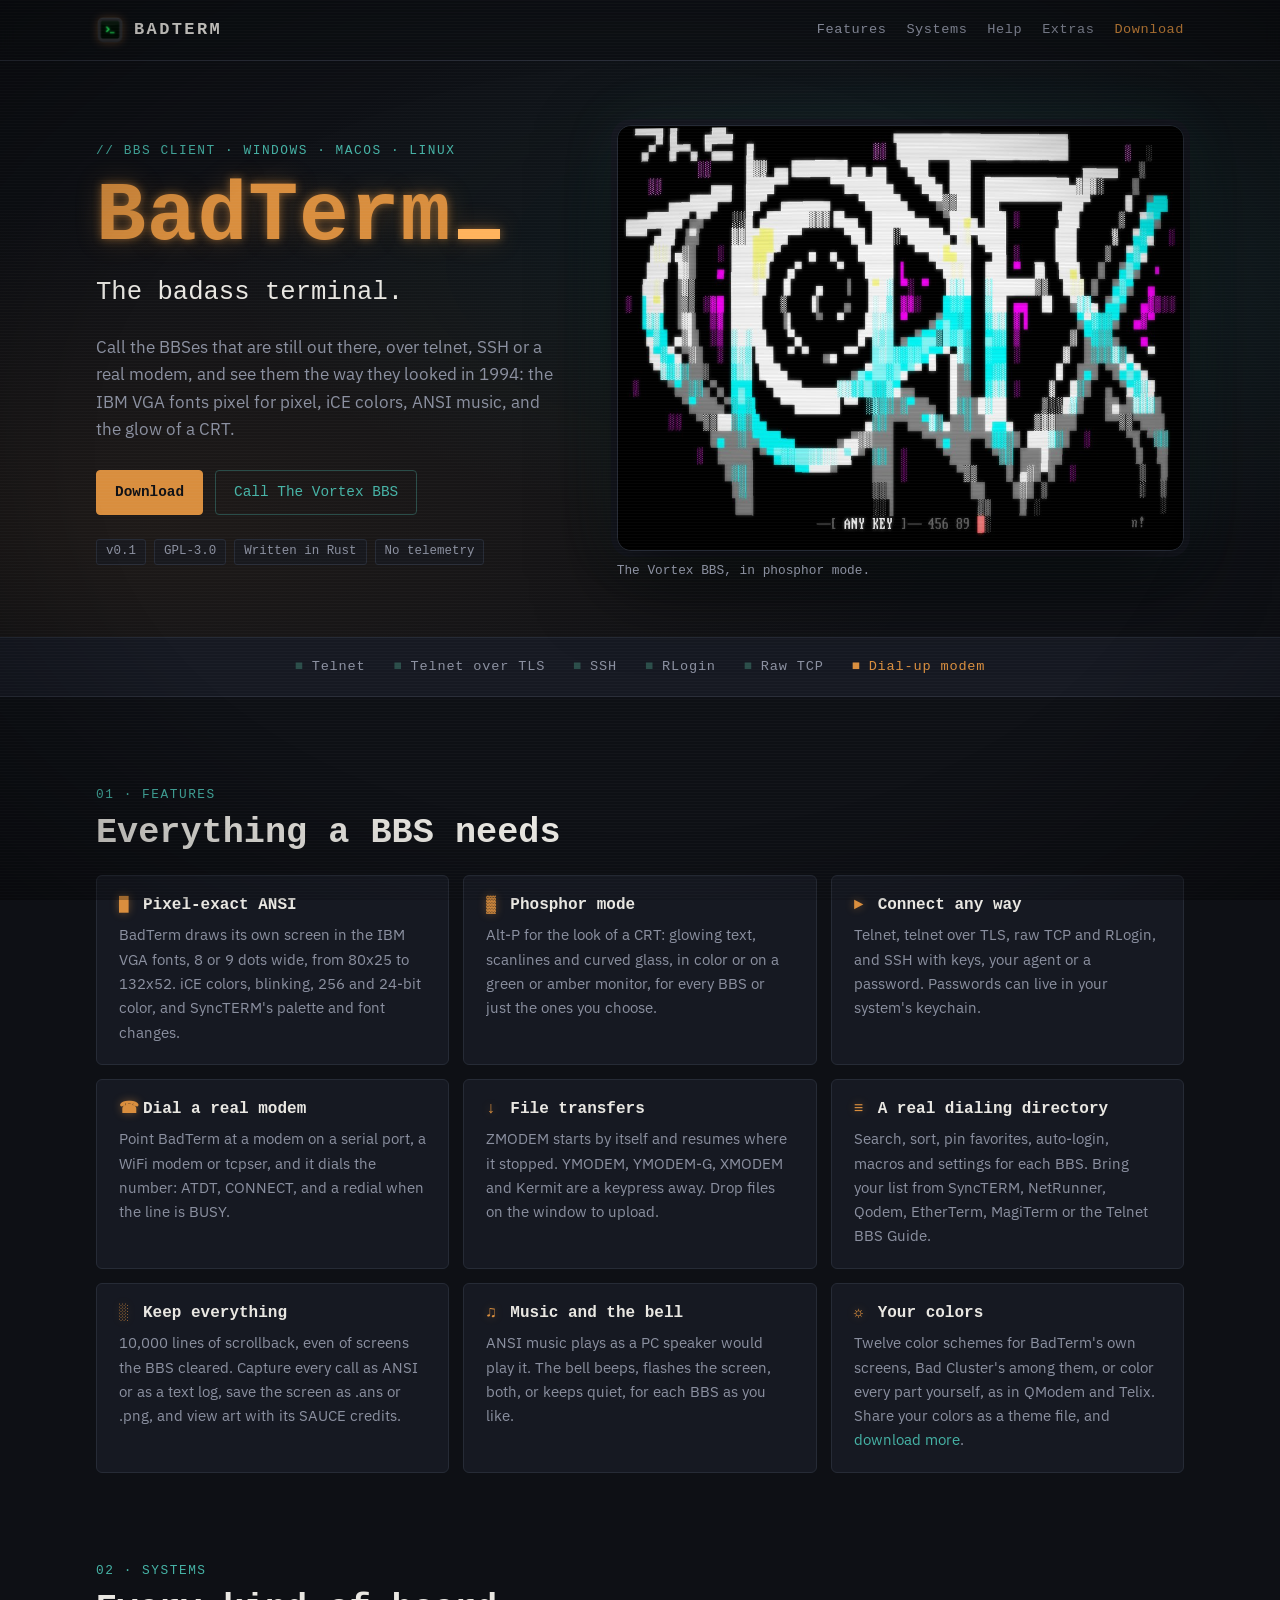
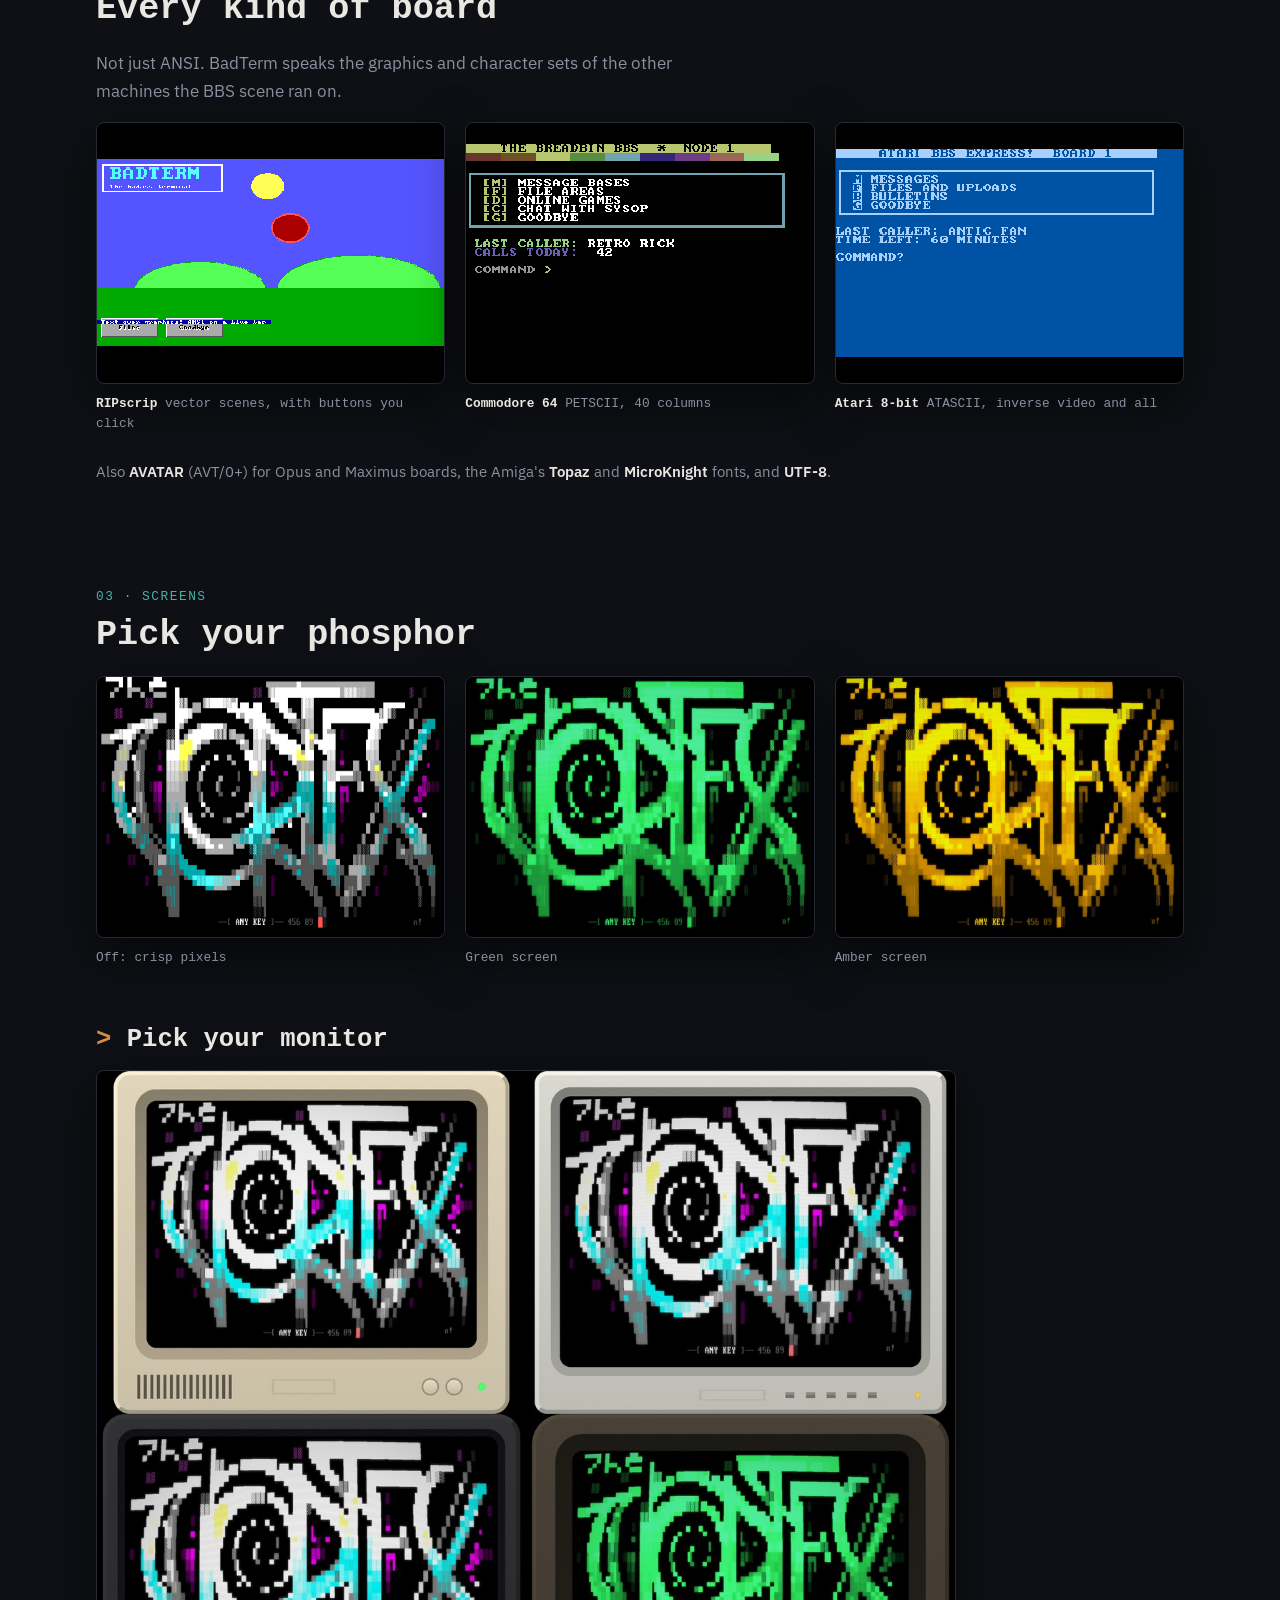
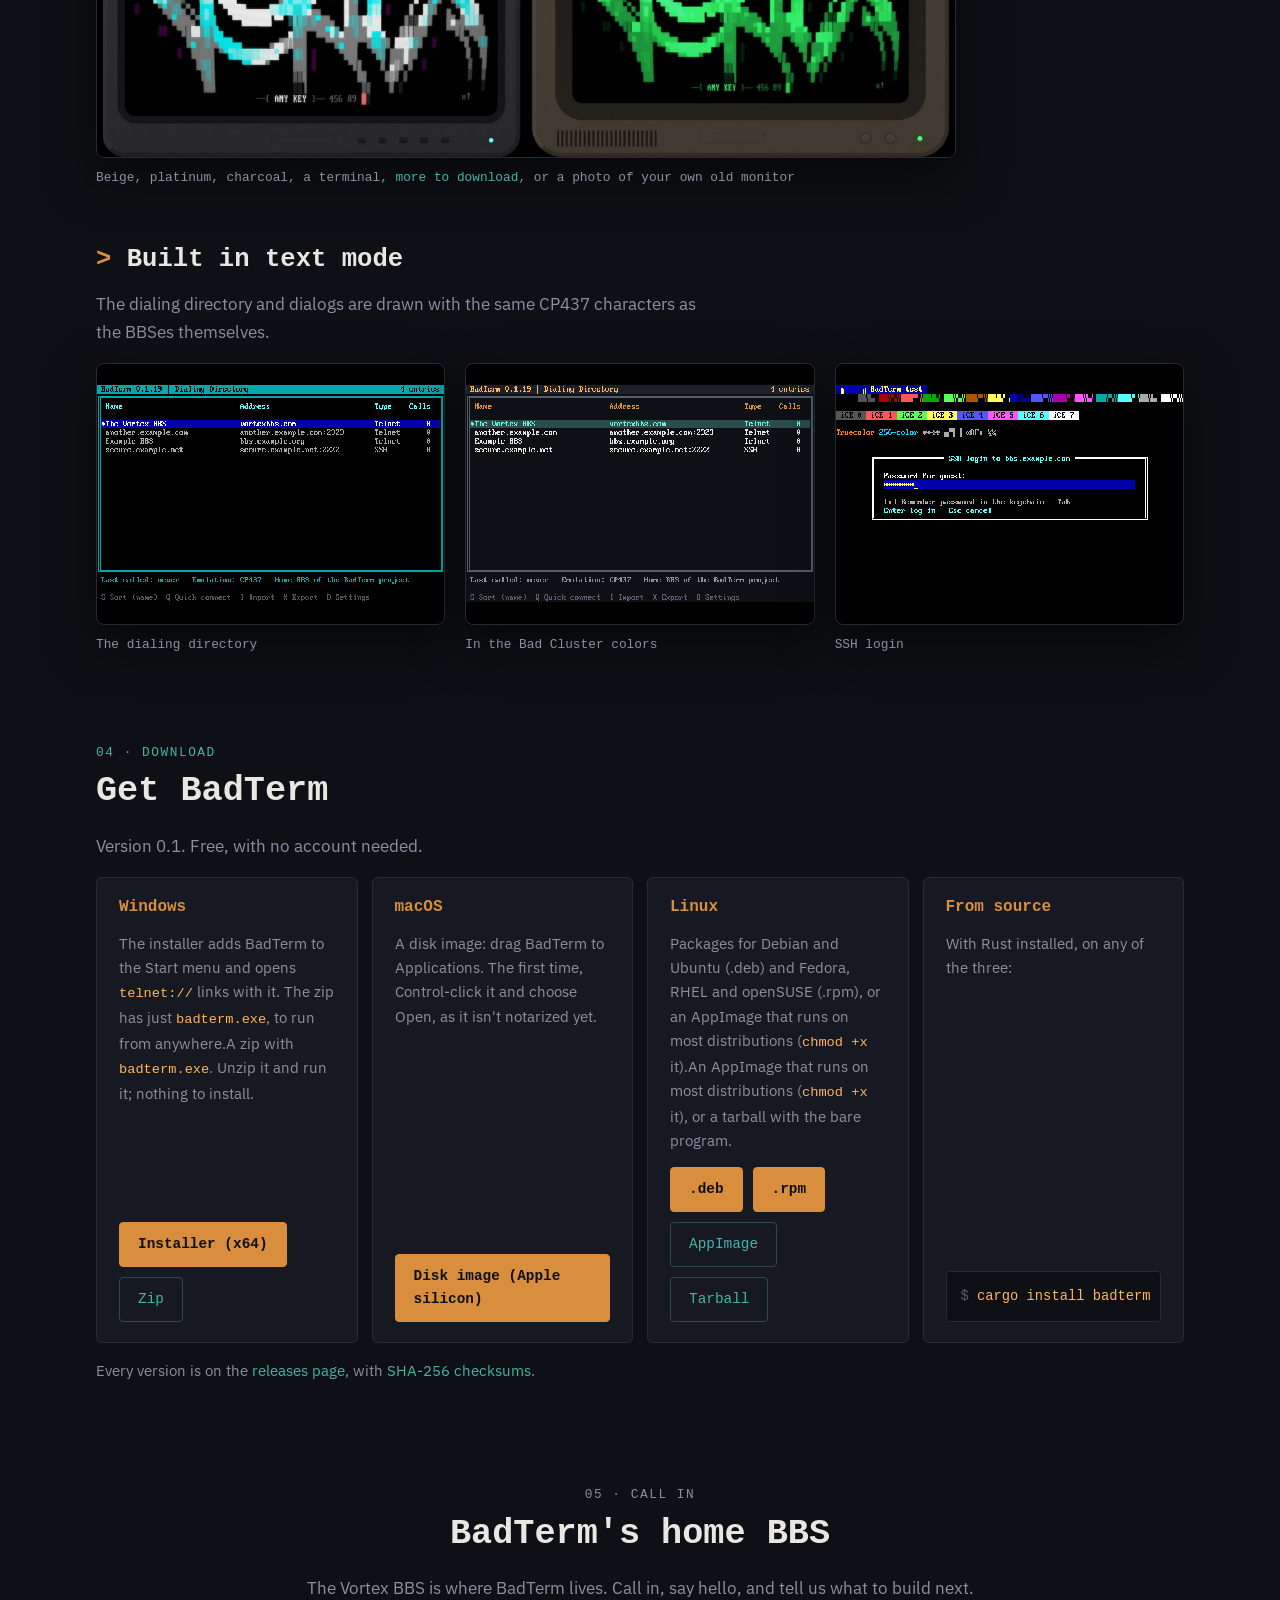
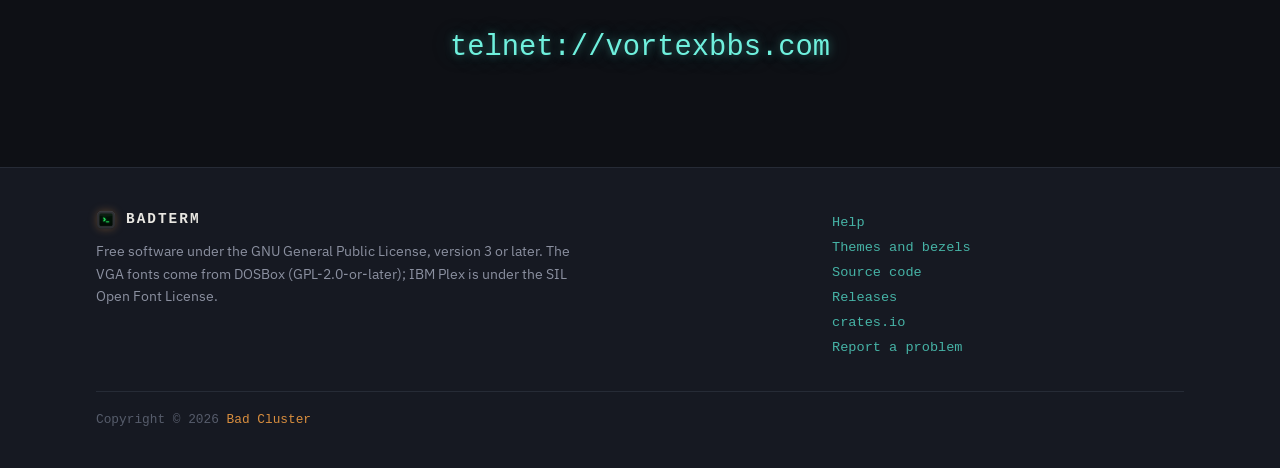
==== commit 899fc6fe: "Website: a help page, and an extras page of themes and bezels help.html covers getting started, ever" ====
--- a/site/index.html
+++ b/site/index.html
@@ -14,10 +14,11 @@
   <header class="topbar">
     <div class="wrap topbar-inner">
       <a class="wordmark" href="#top"><img src="img/icon.png" width="28" height="28" alt="">BADTERM</a>
-      <nav aria-label="Sections">
+      <nav aria-label="Pages">
         <a href="#features">Features</a>
         <a href="#systems">Systems</a>
-        <a href="#screens">Screens</a>
+        <a href="help.html">Help</a>
+        <a href="extras.html">Extras</a>
         <a class="nav-download" href="#download">Download</a>
       </nav>
     </div>
@@ -95,7 +96,7 @@
         </article>
         <article>
           <h3><span class="glyph" aria-hidden="true">☼</span>Your colors</h3>
-          <p>Twelve color schemes for BadTerm's own screens, Bad Cluster's among them, or color every part yourself, as in QModem and Telix. Share your colors as a theme file.</p>
+          <p>Twelve color schemes for BadTerm's own screens, Bad Cluster's among them, or color every part yourself, as in QModem and Telix. Share your colors as a theme file, and <a href="extras.html#themes">download more</a>.</p>
         </article>
       </div>
     </section>
@@ -122,7 +123,7 @@
       </div>
 
       <h2 class="sub">Pick your monitor</h2>
-      <figure class="wide"><img src="img/bezels.jpg" width="1200" height="960" alt="The Vortex BBS on four monitor bezels: beige 1980s, platinum 1990s, charcoal late 1990s, and a green-screen terminal" loading="lazy"><figcaption>Beige, platinum, charcoal, a terminal, or a photo of your own old monitor</figcaption></figure>
+      <figure class="wide"><img src="img/bezels.jpg" width="1200" height="960" alt="The Vortex BBS on four monitor bezels: beige 1980s, platinum 1990s, charcoal late 1990s, and a green-screen terminal" loading="lazy"><figcaption>Beige, platinum, charcoal, a terminal, <a href="extras.html#bezels">more to download</a>, or a photo of your own old monitor</figcaption></figure>
 
       <h2 class="sub">Built in text mode</h2>
       <p class="section-lede">The dialing directory and dialogs are drawn with the same CP437 characters as the BBSes themselves.</p>
@@ -187,6 +188,8 @@
         <p>Free software under the GNU General Public License, version 3 or later. The VGA fonts come from DOSBox (GPL-2.0-or-later); IBM Plex is under the SIL Open Font License.</p>
       </div>
       <ul class="links">
+        <li><a href="help.html">Help</a></li>
+        <li><a href="extras.html">Themes and bezels</a></li>
         <li><a href="https://git.badcluster.dev/arelas/badterm">Source code</a></li>
         <li><a href="https://git.badcluster.dev/arelas/badterm/releases">Releases</a></li>
         <li><a href="https://crates.io/crates/badterm">crates.io</a></li>
--- a/site/style.css
+++ b/site/style.css
@@ -656,3 +656,243 @@
     animation: none;
   }
 }
+
+/* Help and extras pages */
+
+nav a[aria-current="page"] {
+  color: var(--ink);
+}
+
+kbd {
+  display: inline-block;
+  padding: 0 6px;
+  border: 1px solid var(--line);
+  border-bottom-width: 2px;
+  border-radius: 3px;
+  background: var(--panel-2);
+  font-family: var(--mono);
+  font-size: 0.82em;
+  line-height: 1.5;
+  color: var(--ink);
+  white-space: nowrap;
+}
+
+.doc {
+  display: grid;
+  grid-template-columns: 220px minmax(0, 1fr);
+  gap: 48px;
+  padding-top: 48px;
+}
+
+.toc {
+  position: sticky;
+  top: 84px;
+  align-self: start;
+  font-family: var(--mono);
+  font-size: 0.85rem;
+}
+
+.toc ol {
+  list-style: none;
+  margin: 0;
+  padding: 0;
+  counter-reset: toc;
+}
+
+.toc li {
+  counter-increment: toc;
+  margin: 0.35em 0;
+}
+
+.toc li a {
+  color: var(--ink-dim);
+}
+
+.toc li a::before {
+  content: counter(toc, decimal-leading-zero) "  ";
+  color: var(--ink-faint);
+}
+
+.toc li a:hover {
+  color: var(--teal-glow);
+}
+
+.doc-title {
+  font-size: clamp(2rem, 6vw, 3rem);
+  margin: 0 0 0.3em;
+  color: var(--copper);
+  text-shadow: var(--glow-copper);
+}
+
+.prose {
+  max-width: 76ch;
+}
+
+.prose h2 {
+  margin-top: 2.2em;
+  padding-top: 0.6em;
+  border-top: 1px solid var(--line);
+  font-size: 1.5rem;
+}
+
+.prose h2::before {
+  content: "> ";
+  color: var(--copper);
+}
+
+.prose p,
+.prose li,
+.prose dd {
+  color: var(--ink-dim);
+}
+
+.prose b {
+  color: var(--ink);
+  font-weight: 600;
+}
+
+.prose li {
+  margin: 0.4em 0;
+}
+
+.prose pre {
+  padding: 14px 16px;
+  background: var(--panel);
+  border: 1px solid var(--line);
+  border-radius: 6px;
+  overflow-x: auto;
+  line-height: 1.5;
+}
+
+.prose pre code {
+  color: var(--ink);
+}
+
+.fields dt {
+  font-family: var(--mono);
+  font-weight: 600;
+  color: var(--ink);
+  margin-top: 0.9em;
+}
+
+.fields dd {
+  margin: 0.2em 0 0;
+}
+
+.keys {
+  display: grid;
+  grid-template-columns: repeat(auto-fill, minmax(280px, 1fr));
+  align-items: start;
+  gap: 14px;
+}
+
+.keys section {
+  background: var(--panel);
+  border: 1px solid var(--line);
+  border-radius: 6px;
+  padding: 16px 18px;
+}
+
+.keys h3 {
+  color: var(--copper);
+  margin-bottom: 0.6em;
+}
+
+.keys dl {
+  display: grid;
+  grid-template-columns: auto minmax(0, 1fr);
+  gap: 6px 14px;
+  margin: 0;
+  font-size: 0.92rem;
+}
+
+.keys dt {
+  font-family: var(--mono);
+  color: var(--ink);
+}
+
+.keys dd {
+  margin: 0;
+  color: var(--ink-dim);
+}
+
+.page-head {
+  padding-top: 56px;
+}
+
+.catalog {
+  display: grid;
+  grid-template-columns: repeat(auto-fill, minmax(300px, 1fr));
+  gap: 18px;
+}
+
+.item {
+  display: flex;
+  flex-direction: column;
+  background: var(--panel);
+  border: 1px solid var(--line);
+  border-radius: 8px;
+  overflow: hidden;
+  transition: border-color 0.15s ease;
+}
+
+.item:hover {
+  border-color: var(--teal-dim);
+}
+
+.item img {
+  width: 100%;
+  border-bottom: 1px solid var(--line);
+  background: #000;
+}
+
+.item-body {
+  display: flex;
+  flex-direction: column;
+  gap: 6px;
+  padding: 16px 18px 18px;
+  flex: 1;
+}
+
+.item-body h3 {
+  margin: 0;
+  color: var(--copper);
+}
+
+.item-body p {
+  margin: 0;
+  color: var(--ink-dim);
+  font-size: 0.93rem;
+}
+
+.item-body .by {
+  font-family: var(--mono);
+  font-size: 0.78rem;
+  color: var(--ink-faint);
+}
+
+.item-body .button {
+  align-self: flex-start;
+  margin-top: auto;
+  padding: 7px 14px;
+}
+
+.item-body p + .button {
+  margin-top: 12px;
+}
+
+@media (max-width: 860px) {
+  .doc {
+    grid-template-columns: minmax(0, 1fr);
+    gap: 16px;
+    padding-top: 28px;
+  }
+
+  .toc {
+    position: static;
+  }
+
+  .toc ol {
+    columns: 2;
+  }
+}
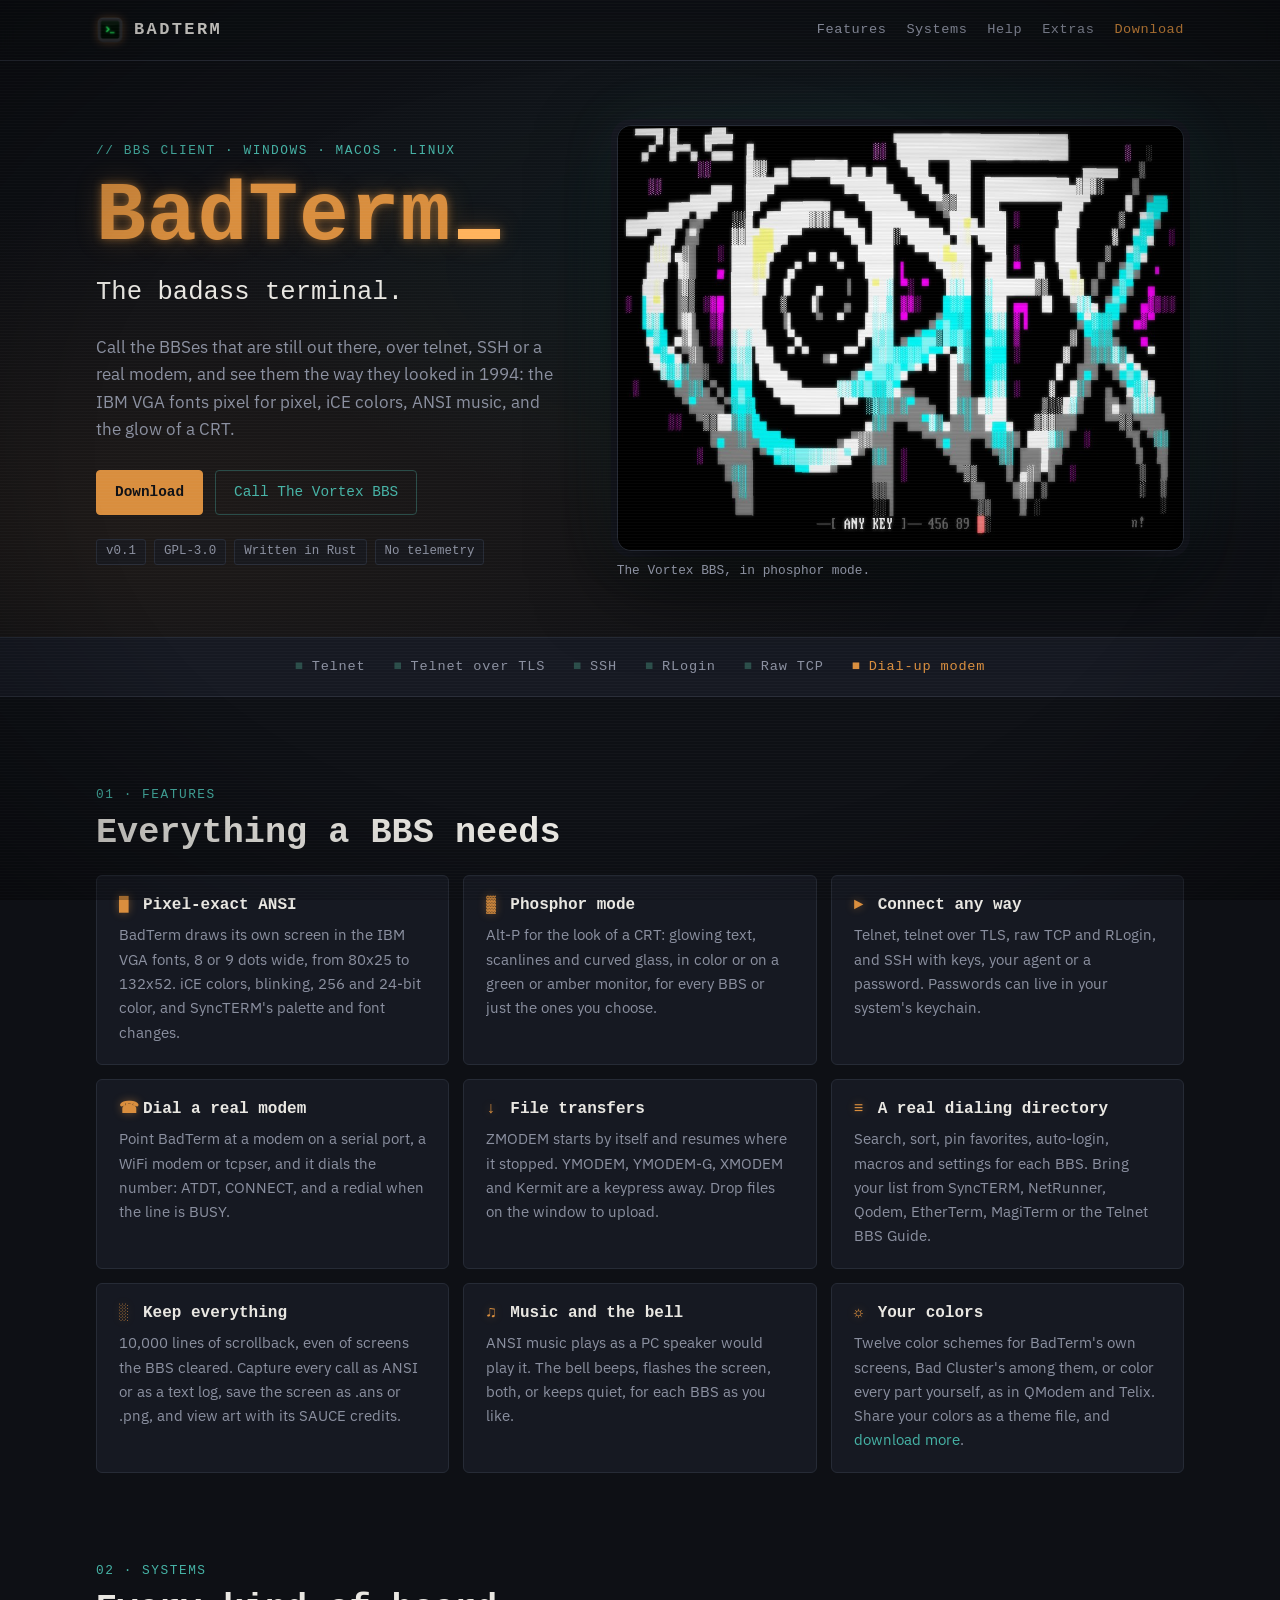
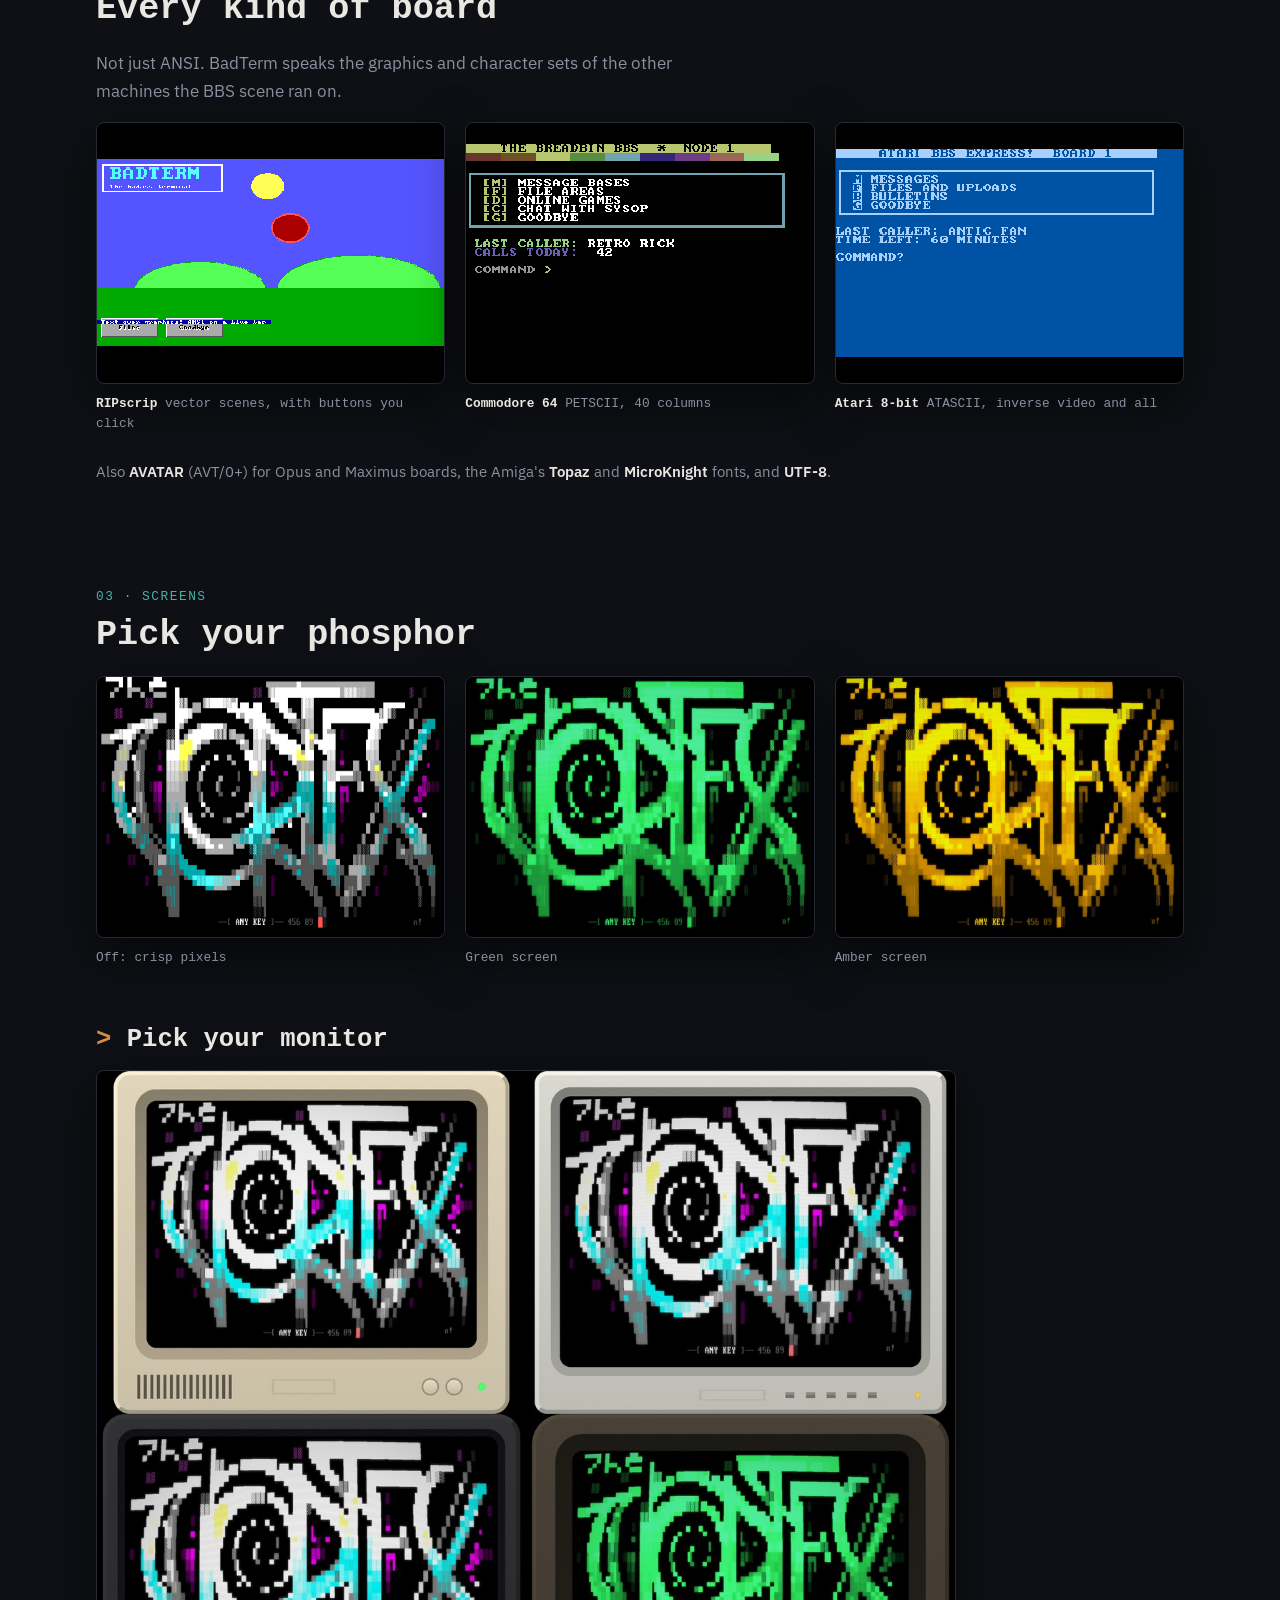
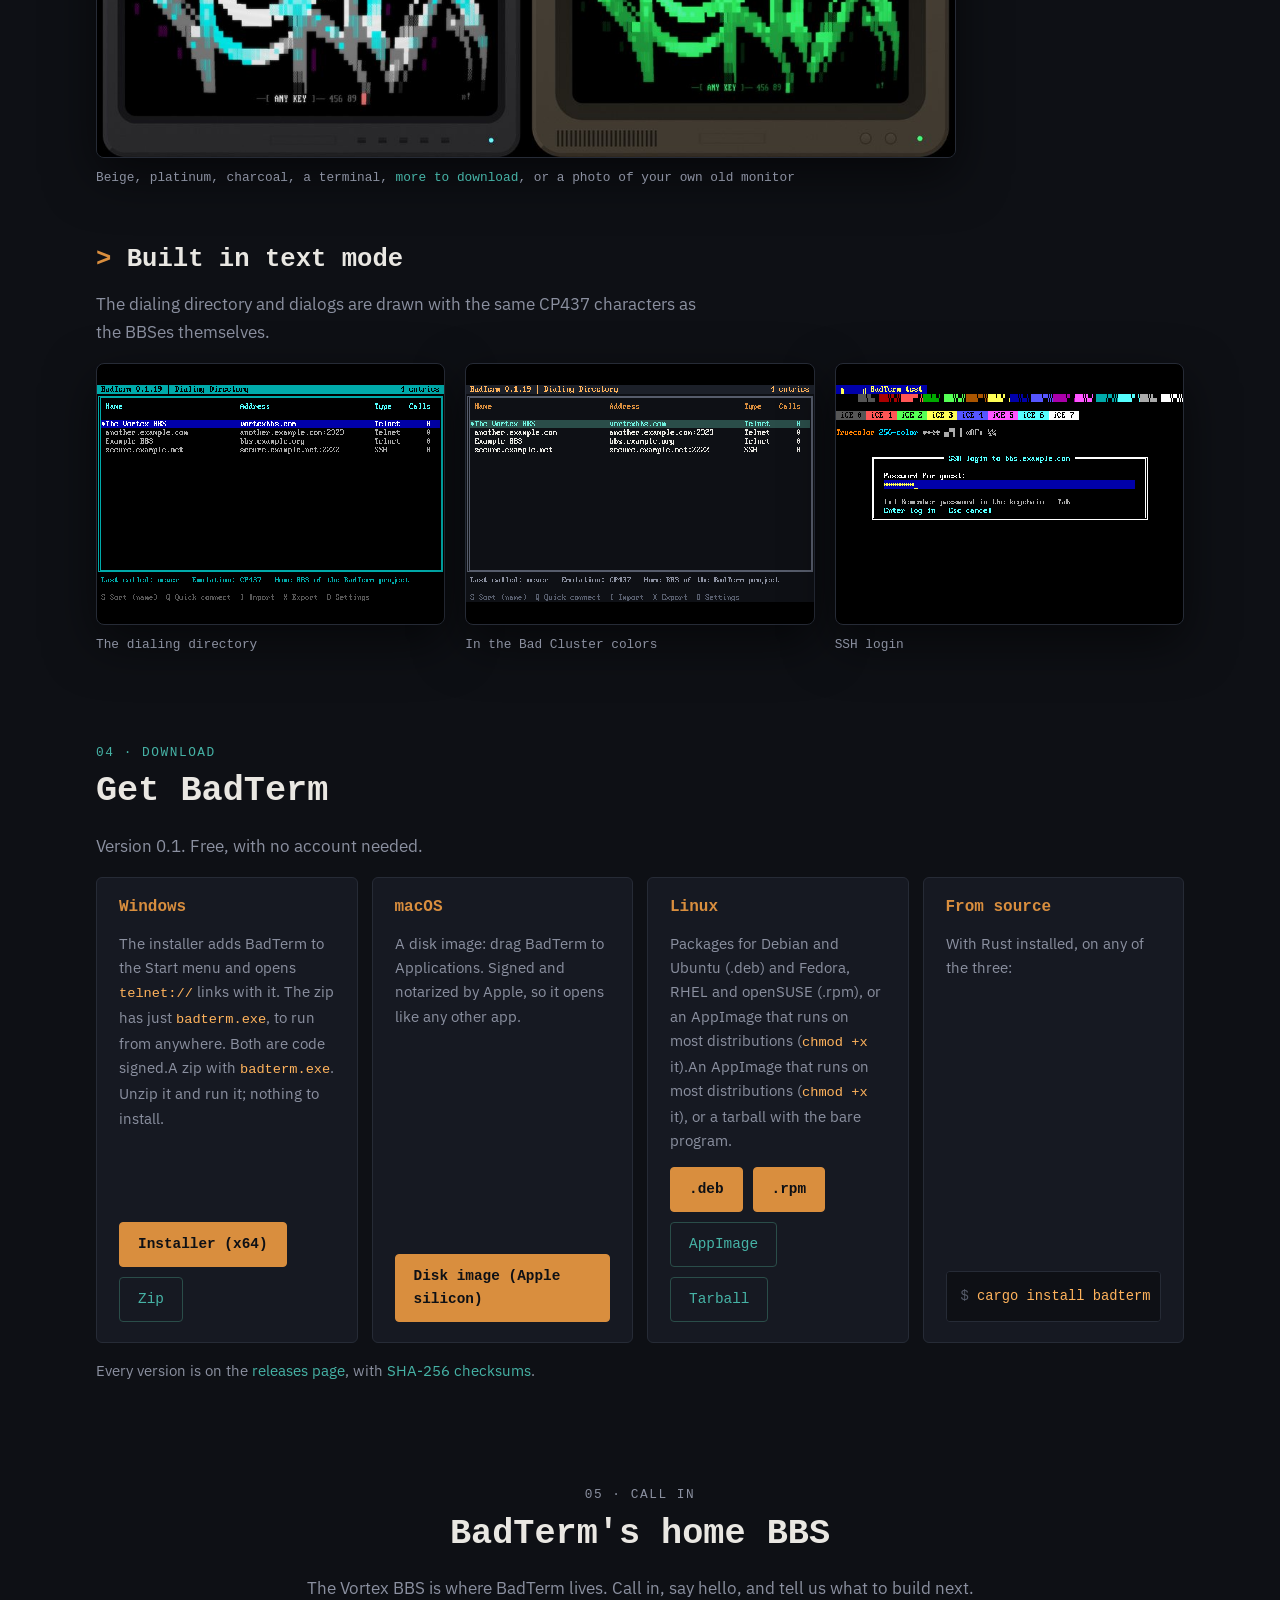
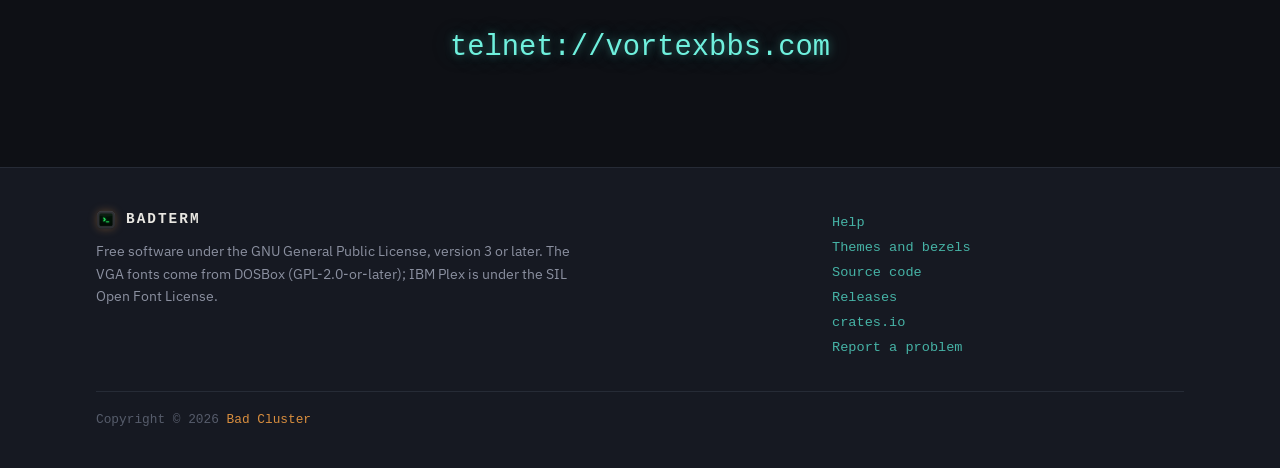
==== commit 5273b527: "Sign the macOS and Windows builds macOS, as ZephyrFTP does and with the same account-level secrets: " ====
--- a/site/index.html
+++ b/site/index.html
@@ -141,7 +141,7 @@
       <div class="downloads">
         <article>
           <h3>Windows</h3>
-          <p><span data-needs="windows-x64-setup.exe">The installer adds BadTerm to the Start menu and opens <code>telnet://</code> links with it. The zip has just <code>badterm.exe</code>, to run from anywhere.<span data-else>A zip with <code>badterm.exe</code>. Unzip it and run it; nothing to install.</span></span></p>
+          <p><span data-needs="windows-x64-setup.exe">The installer adds BadTerm to the Start menu and opens <code>telnet://</code> links with it. The zip has just <code>badterm.exe</code>, to run from anywhere. Both are code signed.<span data-else>A zip with <code>badterm.exe</code>. Unzip it and run it; nothing to install.</span></span></p>
           <div class="buttons">
             <a class="button primary" data-asset="windows-x64-setup.exe" href="https://git.badcluster.dev/arelas/badterm/releases">Installer (x64)</a>
             <a class="button" data-asset="windows-x64.zip" href="https://git.badcluster.dev/arelas/badterm/releases">Zip</a>
@@ -149,7 +149,7 @@
         </article>
         <article>
           <h3>macOS</h3>
-          <p>A disk image: drag BadTerm to Applications. The first time, Control-click it and choose Open, as it isn't notarized yet.</p>
+          <p>A disk image: drag BadTerm to Applications. Signed and notarized by Apple, so it opens like any other app.</p>
           <div class="buttons">
             <a class="button primary" data-asset="macos-arm64.dmg" href="https://git.badcluster.dev/arelas/badterm/releases">Disk image (Apple silicon)</a>
           </div>
--- a/site/style.css
+++ b/site/style.css
@@ -641,9 +641,23 @@
   }
 }
 
-@media (max-width: 520px) {
-  nav a:not(.nav-download) {
-    display: none;
+/* Narrow screens: the links get a row of their own under the name. */
+@media (max-width: 600px) {
+  .topbar-inner {
+    flex-wrap: wrap;
+    gap: 0;
+    padding: 10px 16px 8px;
+  }
+
+  nav {
+    width: 100%;
+    justify-content: space-between;
+    gap: 4px 12px;
+    padding-top: 8px;
+  }
+
+  html {
+    scroll-padding-top: 108px;
   }
 }
 
@@ -781,8 +795,7 @@
 
 .keys {
   display: grid;
-  grid-template-columns: repeat(auto-fill, minmax(280px, 1fr));
-  align-items: start;
+  grid-template-columns: repeat(auto-fill, minmax(320px, 1fr));
   gap: 14px;
 }
 
@@ -798,10 +811,11 @@
   margin-bottom: 0.6em;
 }
 
+/* One key column for every box, so the descriptions line up. */
 .keys dl {
   display: grid;
-  grid-template-columns: auto minmax(0, 1fr);
-  gap: 6px 14px;
+  grid-template-columns: 6.6rem minmax(0, 1fr);
+  gap: 6px 12px;
   margin: 0;
   font-size: 0.92rem;
 }
@@ -809,6 +823,7 @@
 .keys dt {
   font-family: var(--mono);
   color: var(--ink);
+  white-space: nowrap;
 }
 
 .keys dd {
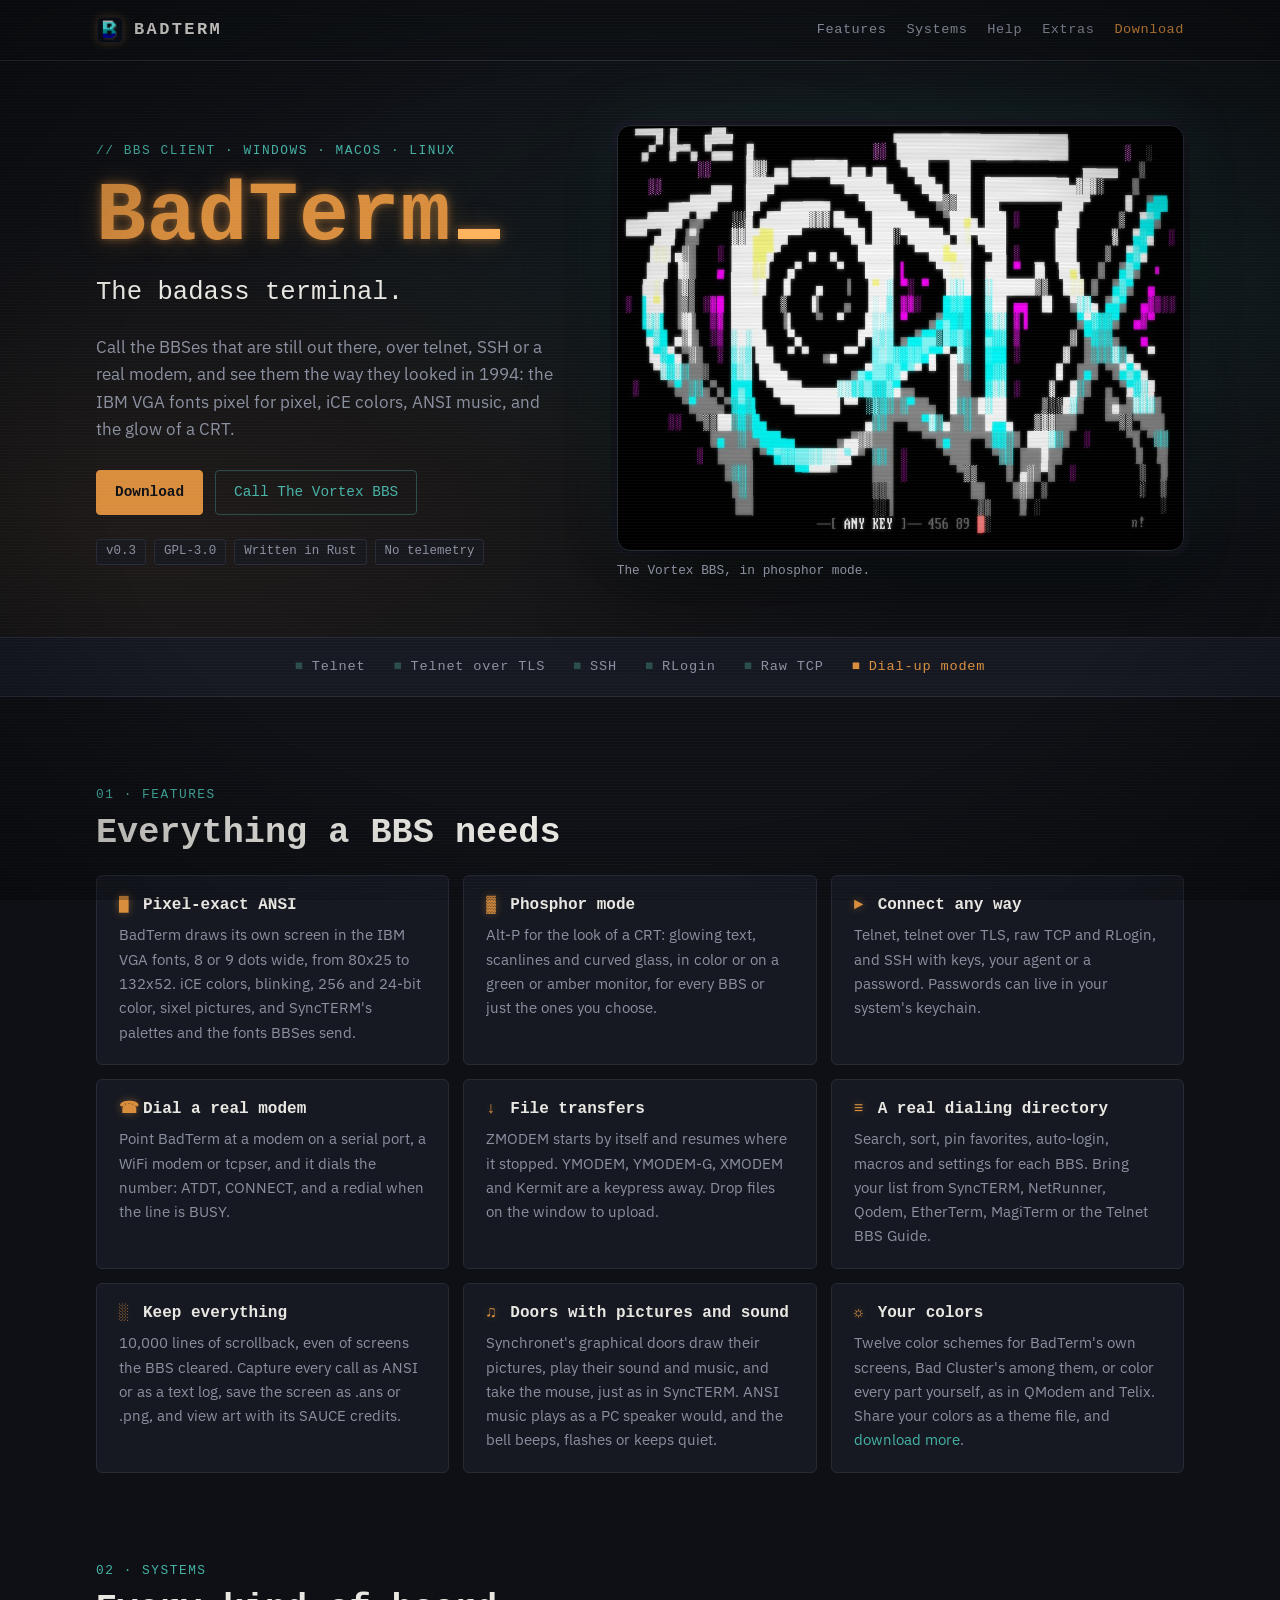
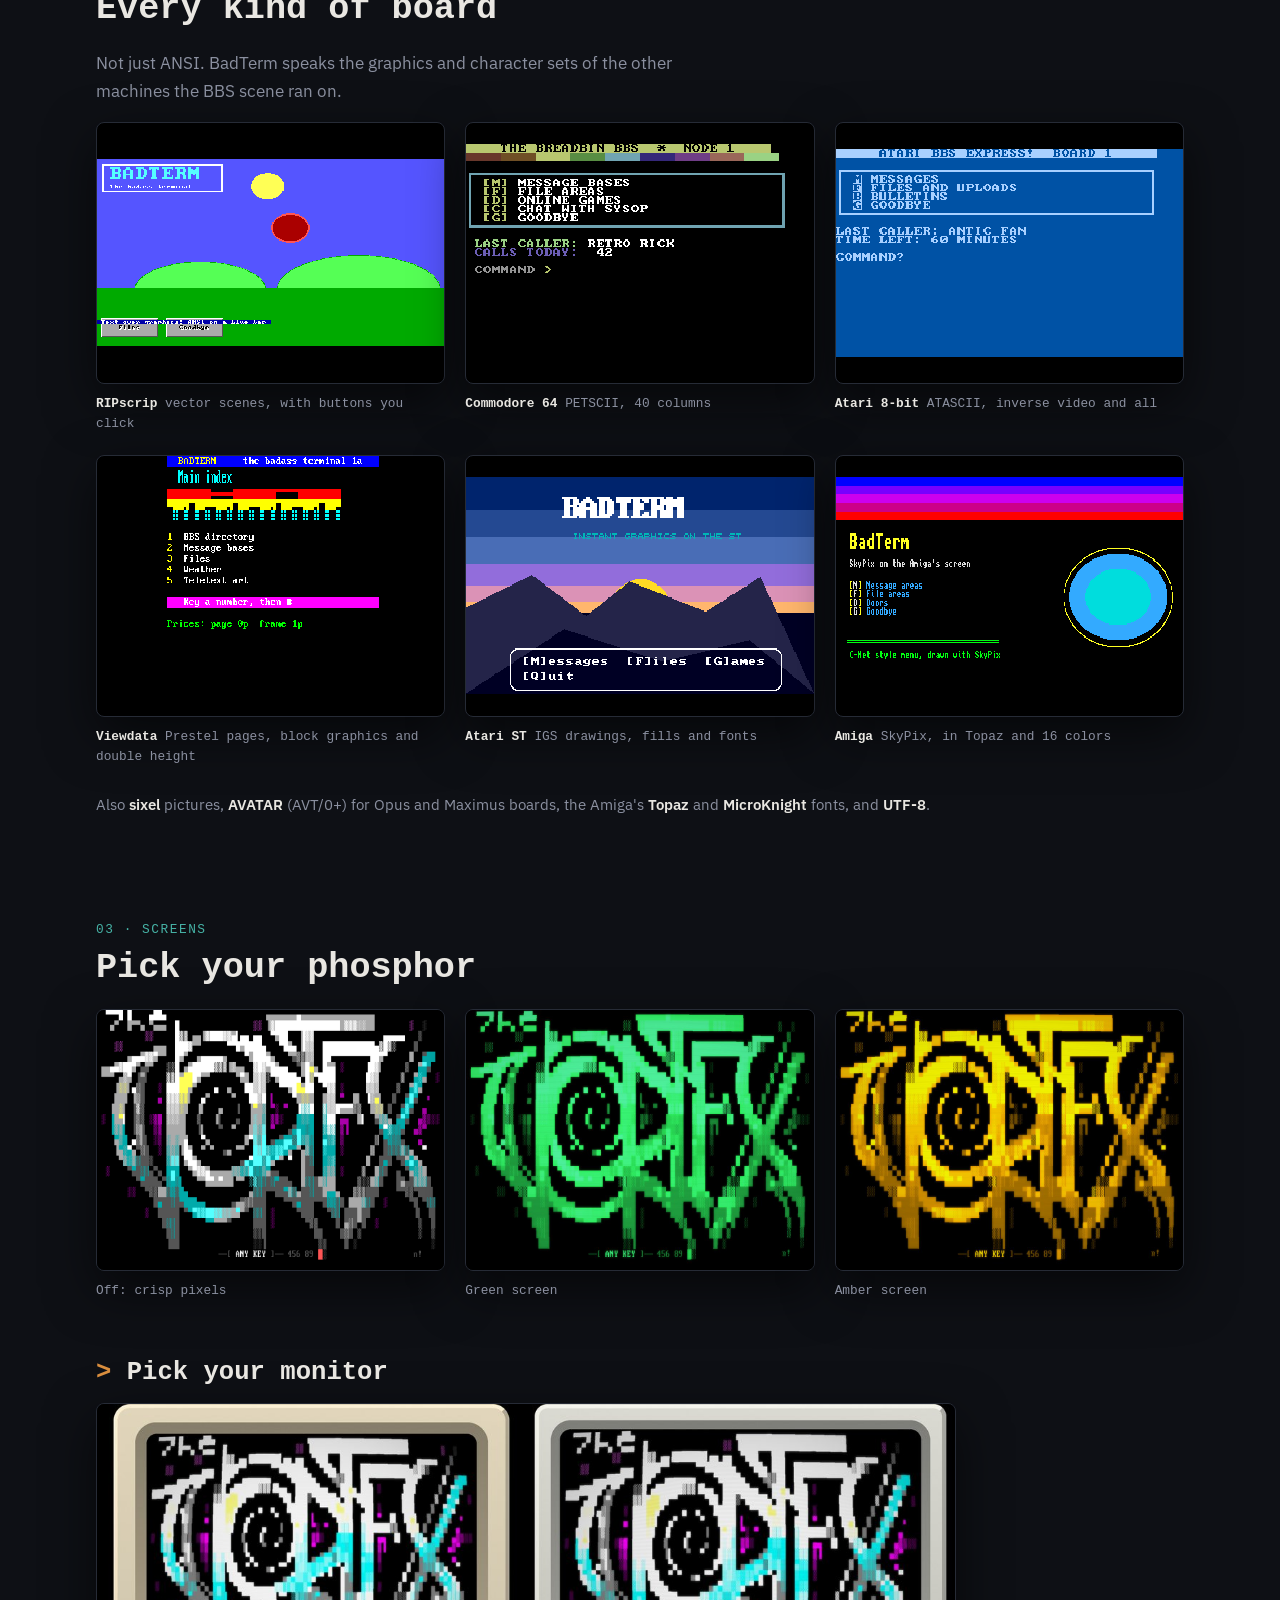
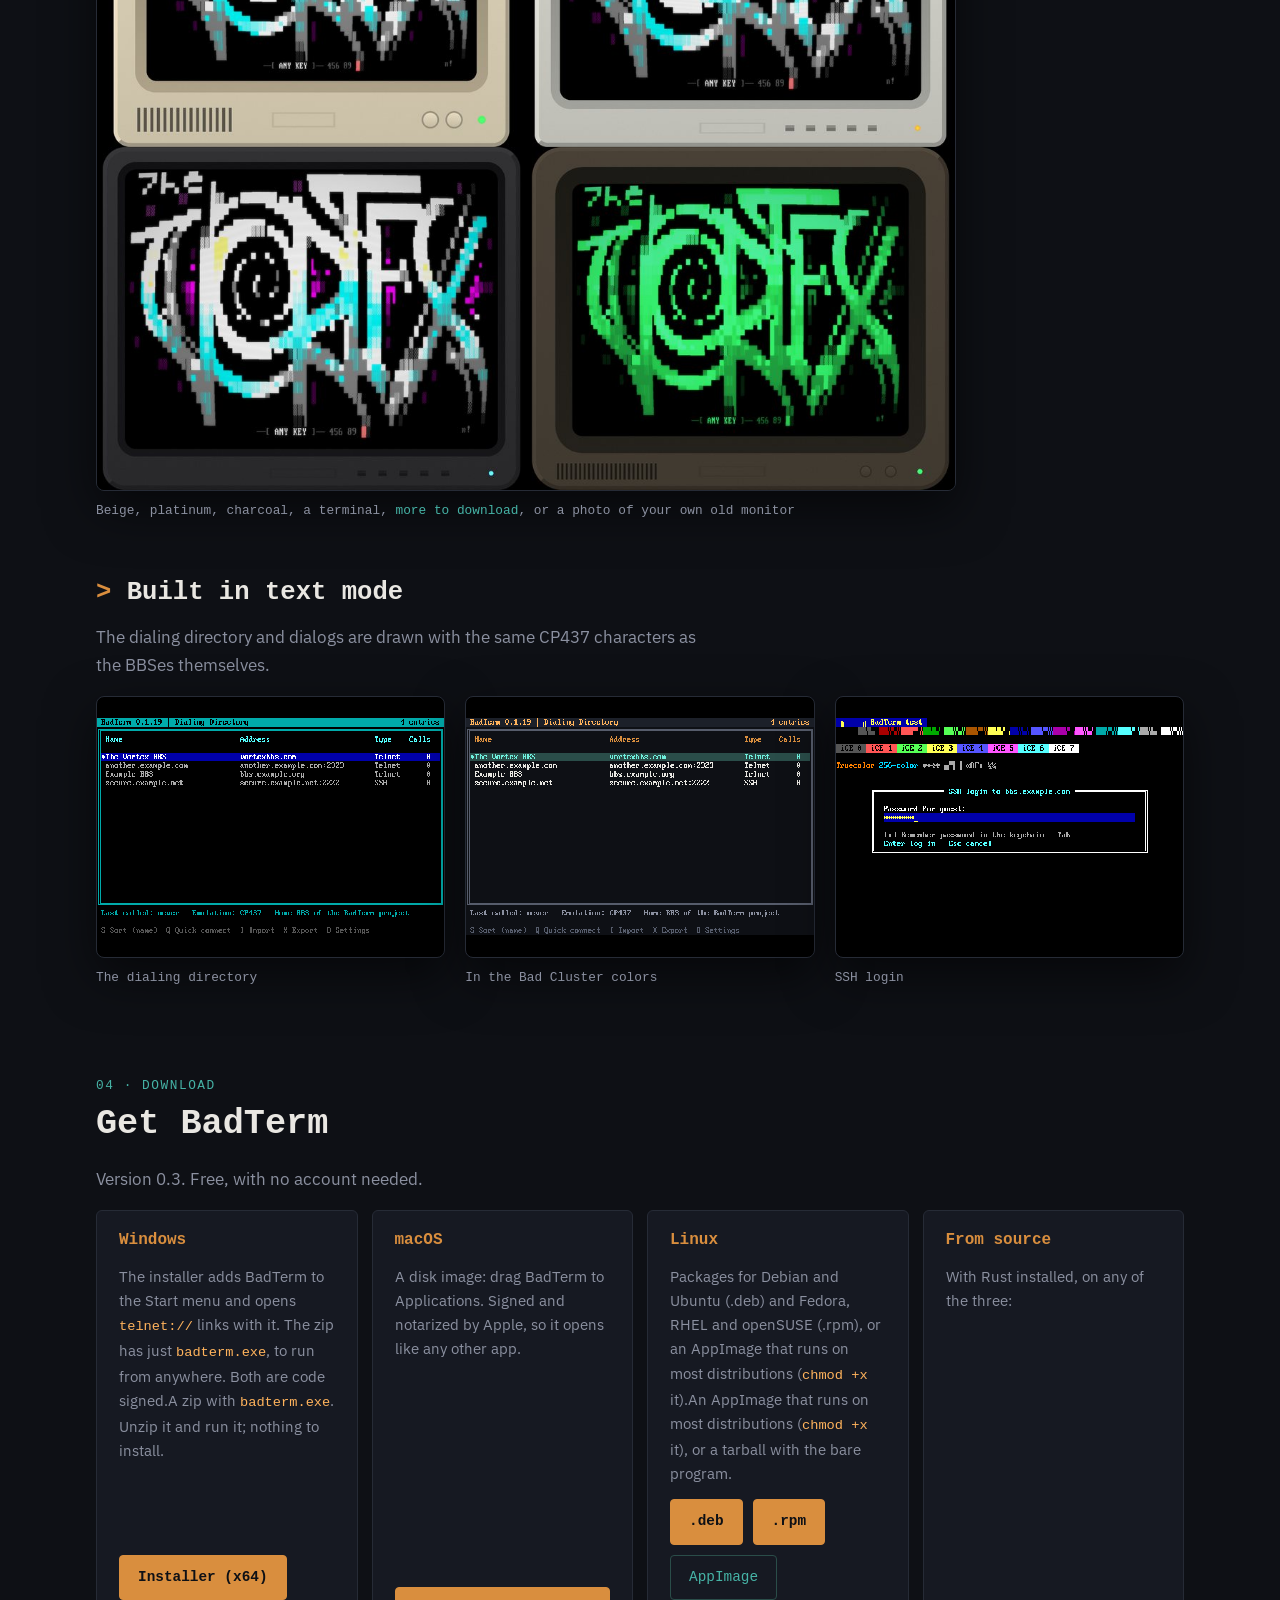
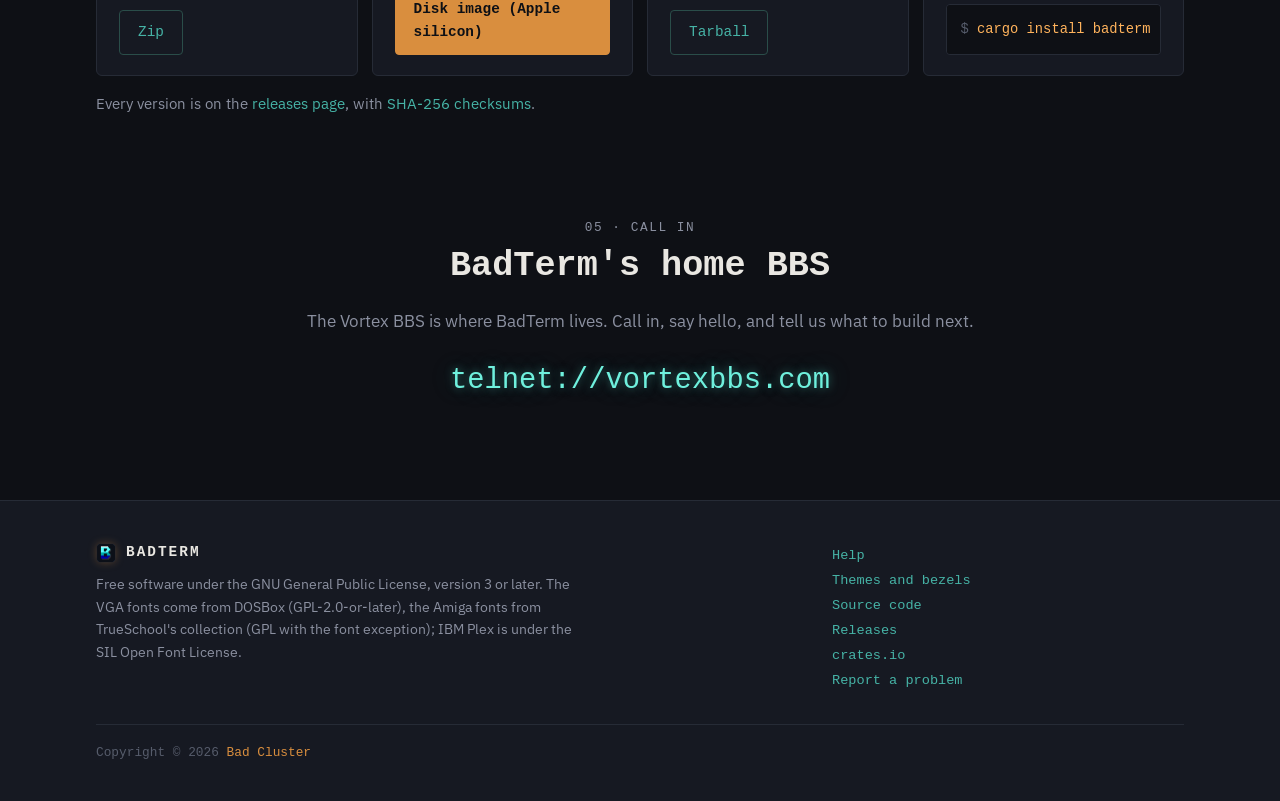
==== commit aa961db2: "Docs and website brought up to date README: the status (0.3, with the newer emulations and SyncTERM'" ====
--- a/site/index.html
+++ b/site/index.html
@@ -4,7 +4,7 @@
   <meta charset="utf-8">
   <meta name="viewport" content="width=device-width, initial-scale=1">
   <title>BadTerm — the badass terminal</title>
-  <meta name="description" content="BadTerm is a free BBS client for Windows, macOS and Linux: telnet, SSH and real modems, ZMODEM and Kermit, RIPscrip, PETSCII and ATASCII, pixel-exact VGA fonts and the glow of a real CRT.">
+  <meta name="description" content="BadTerm is a free BBS client for Windows, macOS and Linux: telnet, SSH and real modems, ZMODEM and Kermit, SyncTERM's pictures, sound and fonts, RIPscrip, PETSCII, ATASCII, Viewdata, IGS and SkyPix, pixel-exact VGA fonts and the glow of a real CRT.">
   <meta name="theme-color" content="#0E1015">
   <link rel="icon" type="image/png" href="img/favicon.png">
   <link rel="preload" href="fonts/ibm-plex-mono-600.woff2" as="font" type="font/woff2" crossorigin>
@@ -36,7 +36,7 @@
             <a class="button primary" href="#download">Download</a>
             <a class="button" href="telnet://vortexbbs.com">Call The Vortex BBS</a>
           </div>
-          <p class="meta"><span>v<span data-version>0.1</span></span><span>GPL-3.0</span><span>Written in Rust</span><span>No telemetry</span></p>
+          <p class="meta"><span>v<span data-version>0.3</span></span><span>GPL-3.0</span><span>Written in Rust</span><span>No telemetry</span></p>
         </div>
         <figure class="hero-shot">
           <img src="img/vortex-color.jpg" width="960" height="720" alt="The Vortex BBS welcome screen in BadTerm, with the CRT glow and scanlines of phosphor mode">
@@ -64,7 +64,7 @@
       <div class="features">
         <article>
           <h3><span class="glyph" aria-hidden="true">█</span>Pixel-exact ANSI</h3>
-          <p>BadTerm draws its own screen in the IBM VGA fonts, 8 or 9 dots wide, from 80x25 to 132x52. iCE colors, blinking, 256 and 24-bit color, and SyncTERM's palette and font changes.</p>
+          <p>BadTerm draws its own screen in the IBM VGA fonts, 8 or 9 dots wide, from 80x25 to 132x52. iCE colors, blinking, 256 and 24-bit color, sixel pictures, and SyncTERM's palettes and the fonts BBSes send.</p>
         </article>
         <article>
           <h3><span class="glyph" aria-hidden="true">▓</span>Phosphor mode</h3>
@@ -91,8 +91,8 @@
           <p>10,000 lines of scrollback, even of screens the BBS cleared. Capture every call as ANSI or as a text log, save the screen as .ans or .png, and view art with its SAUCE credits.</p>
         </article>
         <article>
-          <h3><span class="glyph" aria-hidden="true">♫</span>Music and the bell</h3>
-          <p>ANSI music plays as a PC speaker would play it. The bell beeps, flashes the screen, both, or keeps quiet, for each BBS as you like.</p>
+          <h3><span class="glyph" aria-hidden="true">♫</span>Doors with pictures and sound</h3>
+          <p>Synchronet's graphical doors draw their pictures, play their sound and music, and take the mouse, just as in SyncTERM. ANSI music plays as a PC speaker would, and the bell beeps, flashes or keeps quiet.</p>
         </article>
         <article>
           <h3><span class="glyph" aria-hidden="true">☼</span>Your colors</h3>
@@ -109,8 +109,11 @@
         <figure><img class="pixels" src="img/rip.png" width="640" height="344" alt="A RIPscrip scene: sky, sun and hills, a title box and two buttons, with ANSI text over the graphics" loading="lazy"><figcaption><b>RIPscrip</b> vector scenes, with buttons you click</figcaption></figure>
         <figure><img class="pixels" src="img/c64.png" width="1280" height="800" alt="A Commodore 64 BBS menu in PETSCII, with its colors and line graphics" loading="lazy"><figcaption><b>Commodore 64</b> PETSCII, 40 columns</figcaption></figure>
         <figure><img class="pixels" src="img/atari.png" width="1280" height="768" alt="An Atari 8-bit BBS menu in ATASCII, light blue on blue with inverse video" loading="lazy"><figcaption><b>Atari 8-bit</b> ATASCII, inverse video and all</figcaption></figure>
-      </div>
-      <p class="also">Also <b>AVATAR</b> (AVT/0+) for Opus and Maximus boards, the Amiga's <b>Topaz</b> and <b>MicroKnight</b> fonts, and <b>UTF-8</b>.</p>
+        <figure><img class="pixels" src="img/viewdata.png" width="640" height="768" alt="A Viewdata page: a double-height title, block graphics in red, yellow and cyan, and a numbered menu" loading="lazy"><figcaption><b>Viewdata</b> Prestel pages, block graphics and double height</figcaption></figure>
+        <figure><img class="pixels" src="img/igs.png" width="640" height="400" alt="An Atari ST IGS scene: a sunset sky in bands, a sun behind dark mountains, BADTERM in large letters and a rounded menu box" loading="lazy"><figcaption><b>Atari ST</b> IGS drawings, fills and fonts</figcaption></figure>
+        <figure><img class="pixels" src="img/skypix.png" width="640" height="400" alt="An Amiga SkyPix menu: color bands, BadTerm in large letters, a menu in Topaz and filled ellipses" loading="lazy"><figcaption><b>Amiga</b> SkyPix, in Topaz and 16 colors</figcaption></figure>
+      </div>
+      <p class="also">Also <b>sixel</b> pictures, <b>AVATAR</b> (AVT/0+) for Opus and Maximus boards, the Amiga's <b>Topaz</b> and <b>MicroKnight</b> fonts, and <b>UTF-8</b>.</p>
     </section>
 
     <section class="wrap section" id="screens">
@@ -137,7 +140,7 @@
     <section class="wrap section" id="download">
       <p class="eyebrow">04 · Download</p>
       <h2>Get BadTerm</h2>
-      <p class="section-lede">Version <span data-version>0.1</span>. Free, with no account needed.</p>
+      <p class="section-lede">Version <span data-version>0.3</span>. Free, with no account needed.</p>
       <div class="downloads">
         <article>
           <h3>Windows</h3>
@@ -185,7 +188,7 @@
     <div class="wrap footer-inner">
       <div>
         <p class="wordmark small"><img src="img/icon.png" width="20" height="20" alt="">BADTERM</p>
-        <p>Free software under the GNU General Public License, version 3 or later. The VGA fonts come from DOSBox (GPL-2.0-or-later); IBM Plex is under the SIL Open Font License.</p>
+        <p>Free software under the GNU General Public License, version 3 or later. The VGA fonts come from DOSBox (GPL-2.0-or-later), the Amiga fonts from TrueSchool's collection (GPL with the font exception); IBM Plex is under the SIL Open Font License.</p>
       </div>
       <ul class="links">
         <li><a href="help.html">Help</a></li>
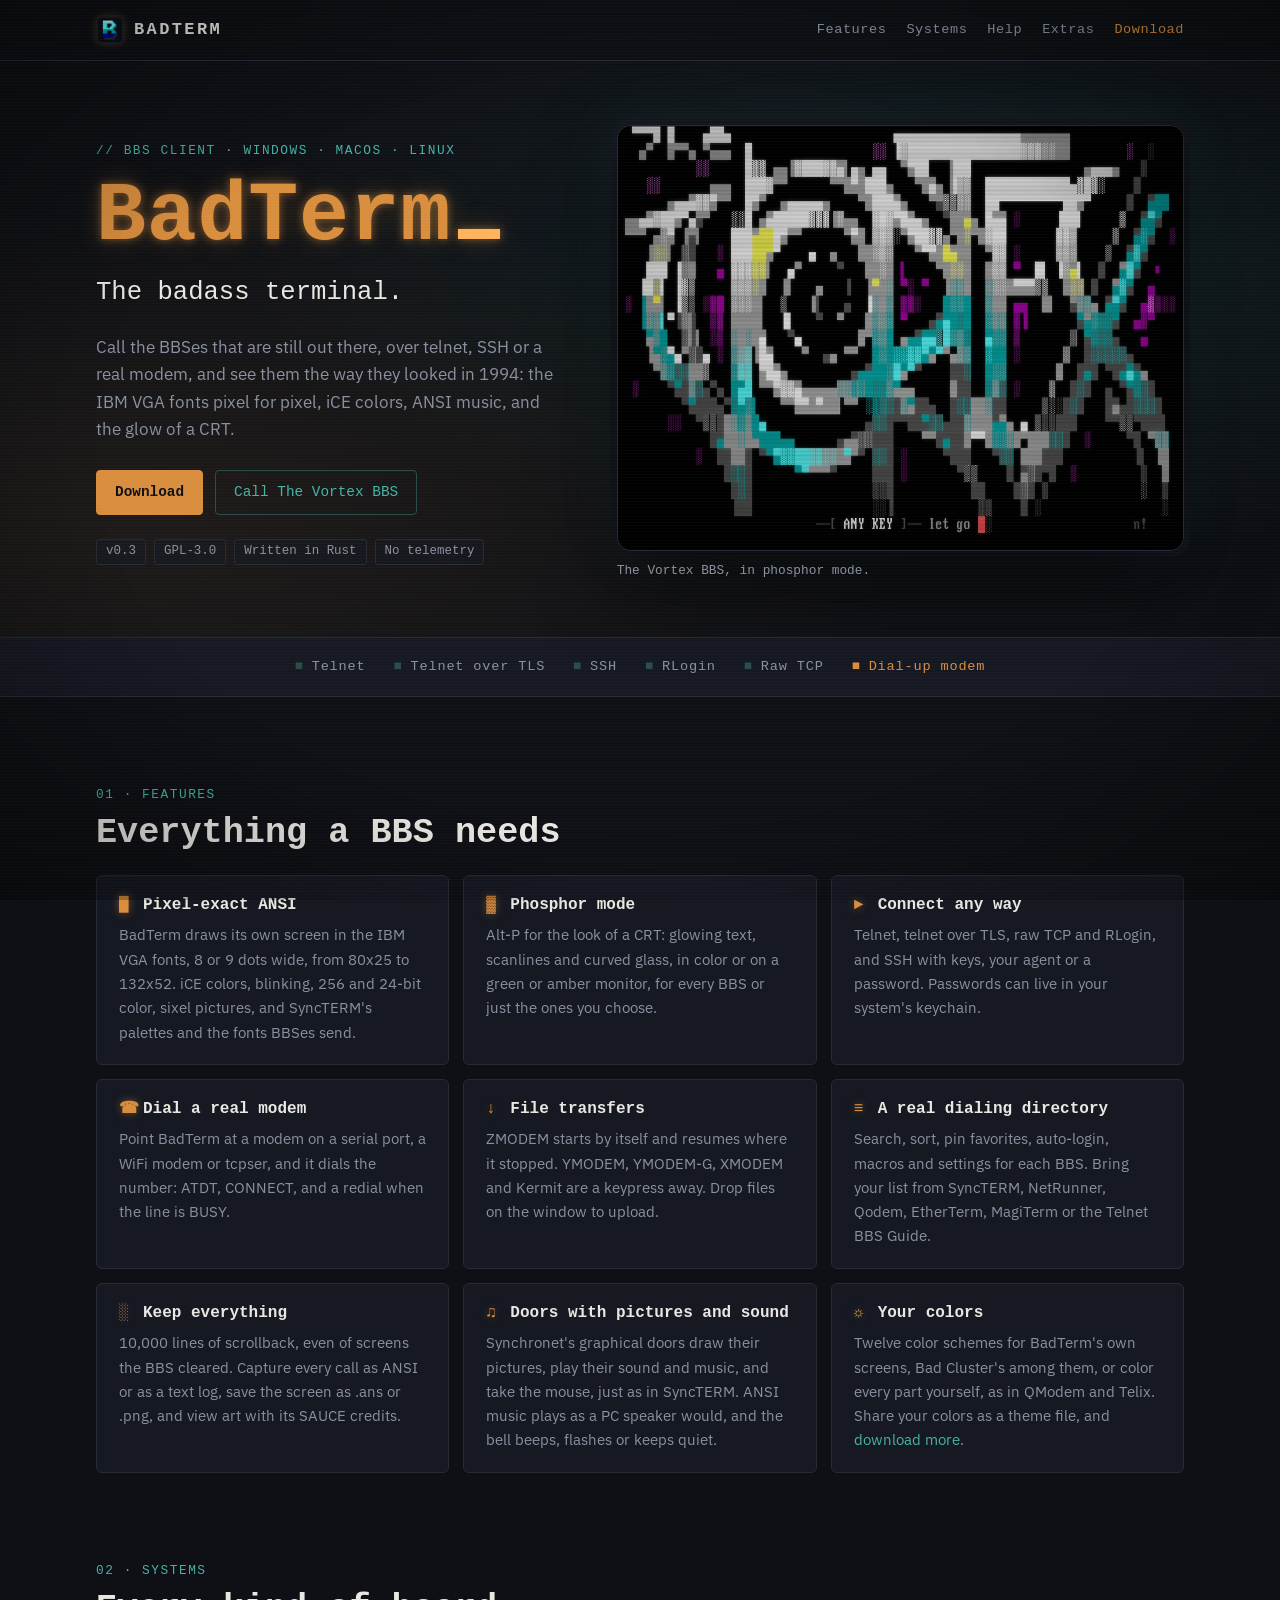
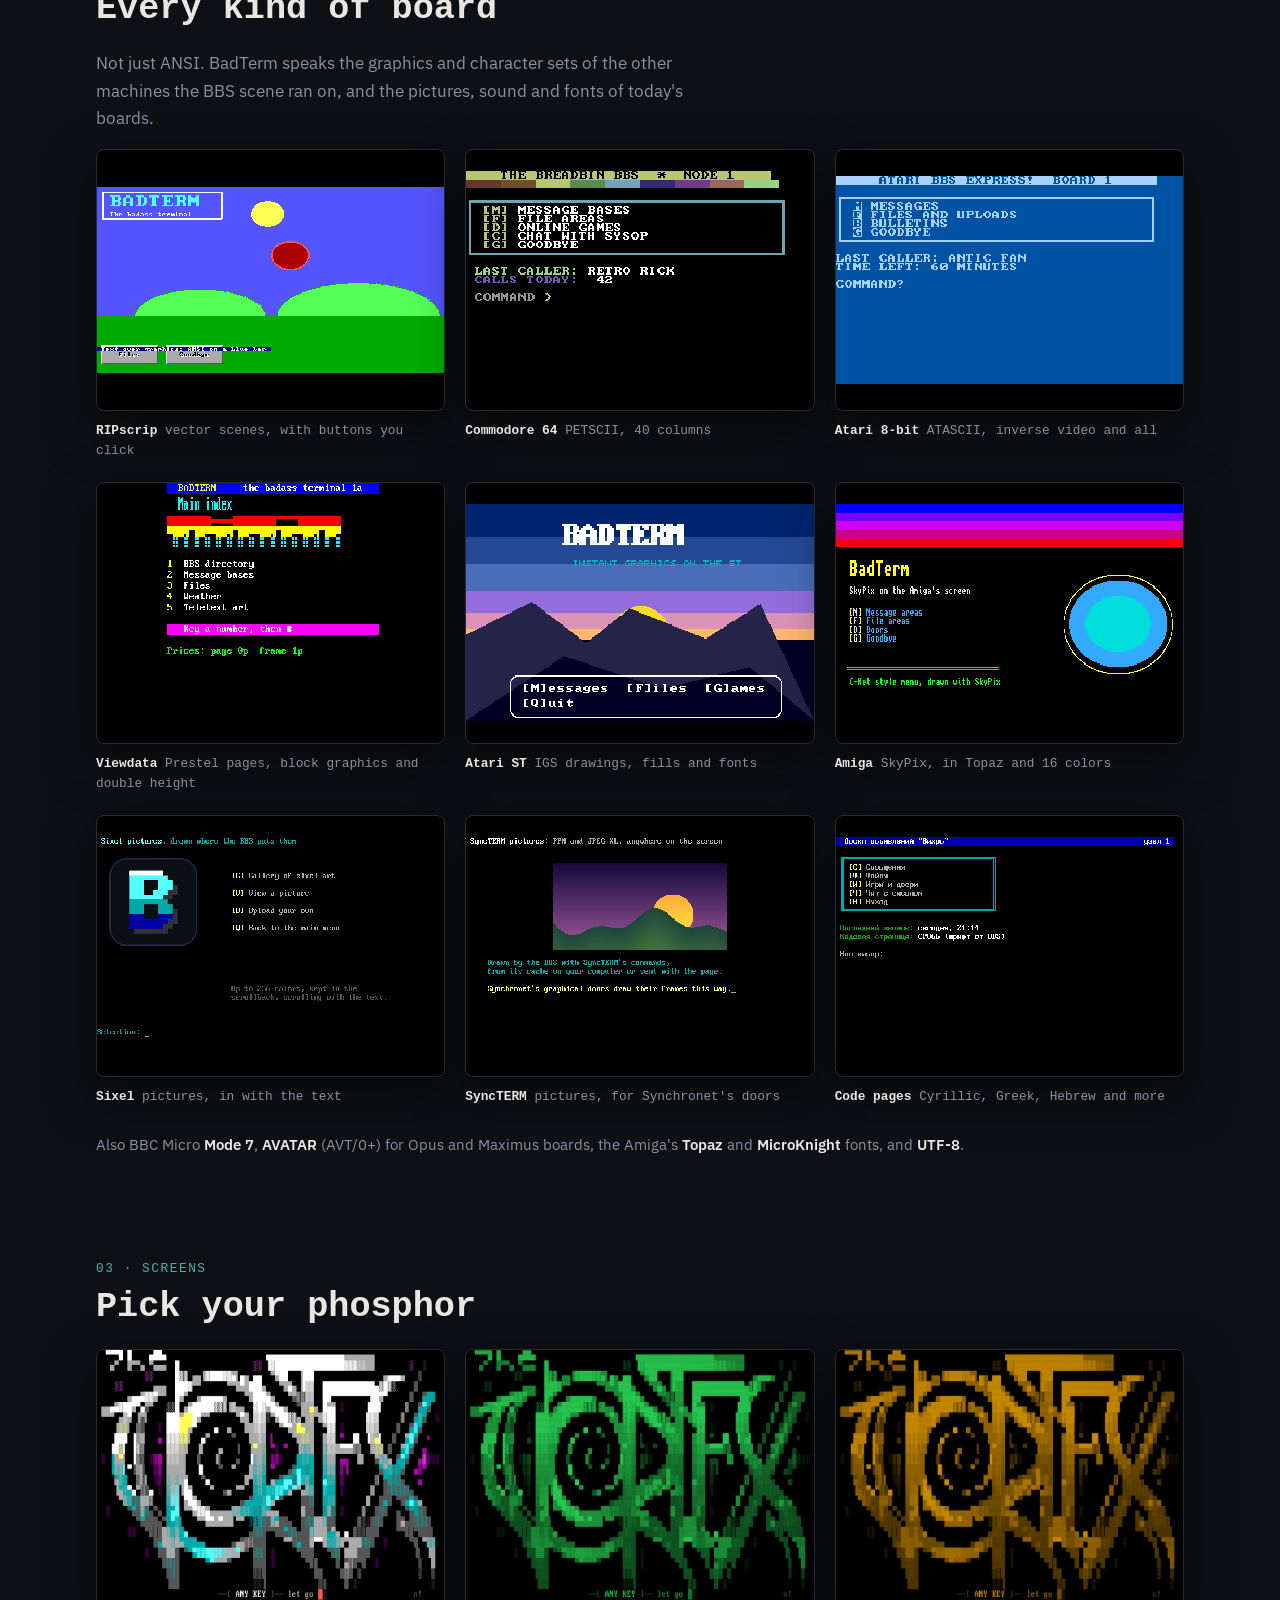
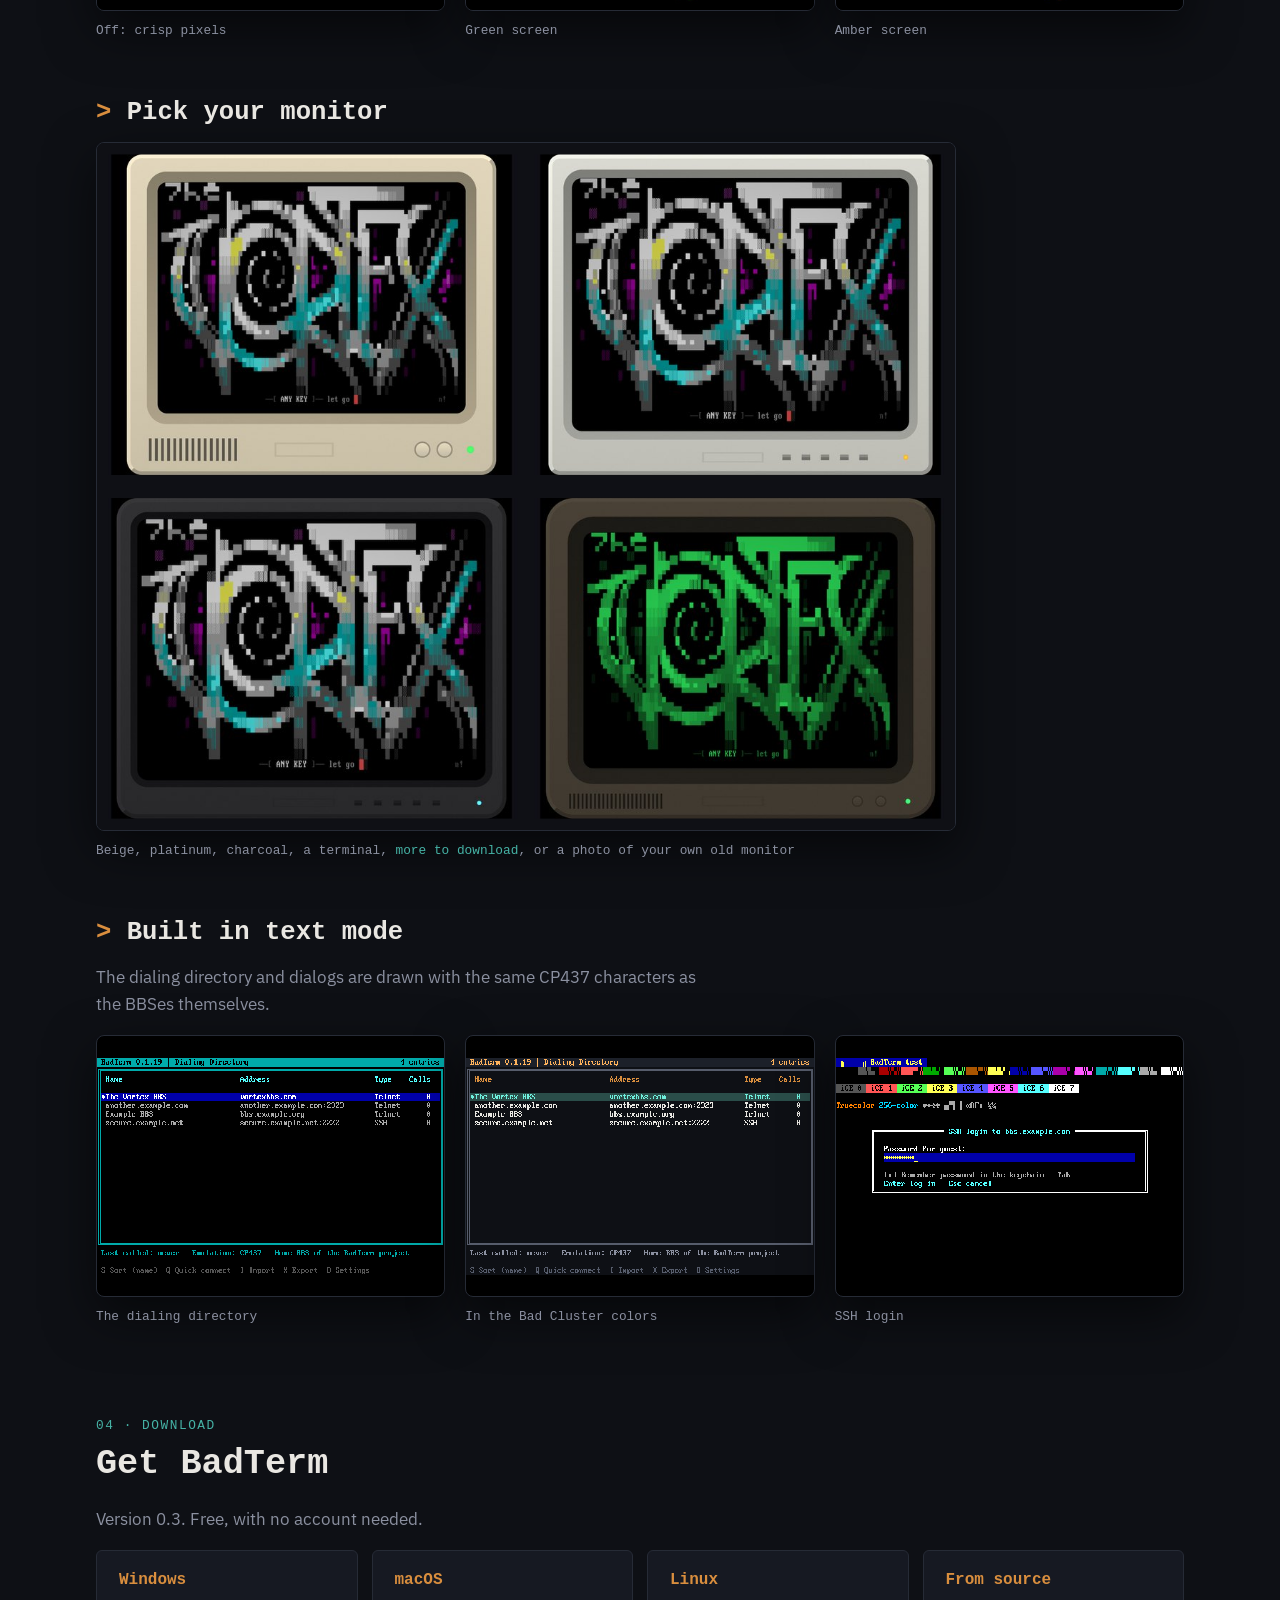
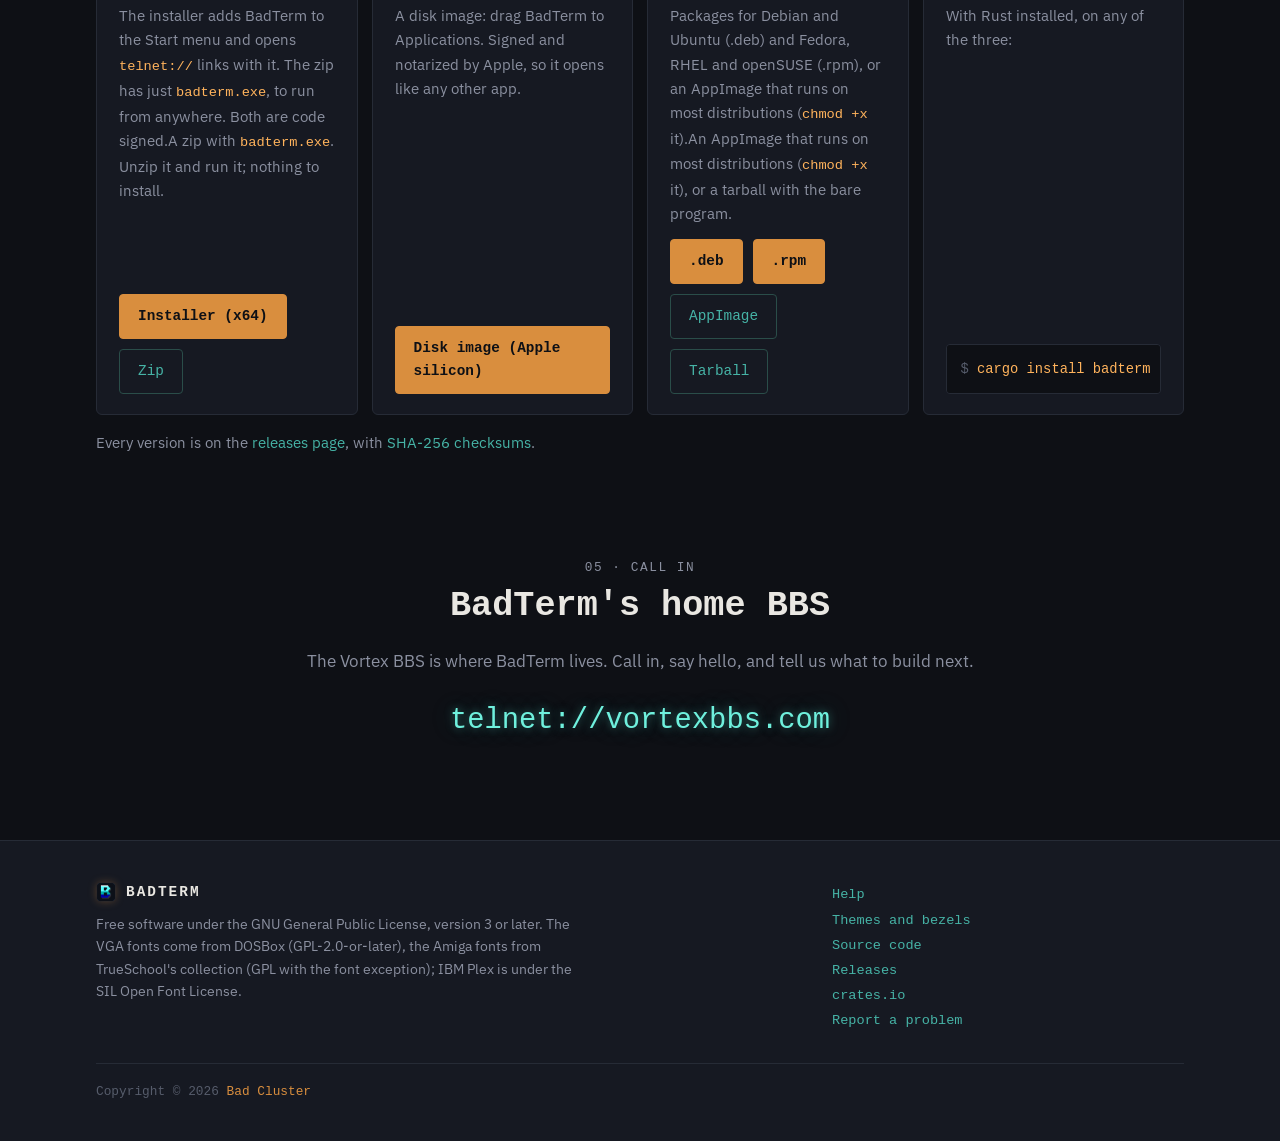
==== commit a6c427c1: "Website: the screenshots retaken, and more systems shown The Vortex shots (phosphor mode in color, g" ====
--- a/site/index.html
+++ b/site/index.html
@@ -104,7 +104,7 @@
     <section class="wrap section" id="systems">
       <p class="eyebrow">02 · Systems</p>
       <h2>Every kind of board</h2>
-      <p class="section-lede">Not just ANSI. BadTerm speaks the graphics and character sets of the other machines the BBS scene ran on.</p>
+      <p class="section-lede">Not just ANSI. BadTerm speaks the graphics and character sets of the other machines the BBS scene ran on, and the pictures, sound and fonts of today's boards.</p>
       <div class="gallery three">
         <figure><img class="pixels" src="img/rip.png" width="640" height="344" alt="A RIPscrip scene: sky, sun and hills, a title box and two buttons, with ANSI text over the graphics" loading="lazy"><figcaption><b>RIPscrip</b> vector scenes, with buttons you click</figcaption></figure>
         <figure><img class="pixels" src="img/c64.png" width="1280" height="800" alt="A Commodore 64 BBS menu in PETSCII, with its colors and line graphics" loading="lazy"><figcaption><b>Commodore 64</b> PETSCII, 40 columns</figcaption></figure>
@@ -112,8 +112,11 @@
         <figure><img class="pixels" src="img/viewdata.png" width="640" height="768" alt="A Viewdata page: a double-height title, block graphics in red, yellow and cyan, and a numbered menu" loading="lazy"><figcaption><b>Viewdata</b> Prestel pages, block graphics and double height</figcaption></figure>
         <figure><img class="pixels" src="img/igs.png" width="640" height="400" alt="An Atari ST IGS scene: a sunset sky in bands, a sun behind dark mountains, BADTERM in large letters and a rounded menu box" loading="lazy"><figcaption><b>Atari ST</b> IGS drawings, fills and fonts</figcaption></figure>
         <figure><img class="pixels" src="img/skypix.png" width="640" height="400" alt="An Amiga SkyPix menu: color bands, BadTerm in large letters, a menu in Topaz and filled ellipses" loading="lazy"><figcaption><b>Amiga</b> SkyPix, in Topaz and 16 colors</figcaption></figure>
-      </div>
-      <p class="also">Also <b>sixel</b> pictures, <b>AVATAR</b> (AVT/0+) for Opus and Maximus boards, the Amiga's <b>Topaz</b> and <b>MicroKnight</b> fonts, and <b>UTF-8</b>.</p>
+        <figure><img class="pixels" src="img/sixel.png" width="640" height="400" alt="A BBS menu with a sixel picture of BadTerm's icon beside it" loading="lazy"><figcaption><b>Sixel</b> pictures, in with the text</figcaption></figure>
+        <figure><img class="pixels" src="img/syncterm.png" width="640" height="400" alt="A sunset picture drawn on the screen with SyncTERM's picture commands, with text about them below" loading="lazy"><figcaption><b>SyncTERM</b> pictures, for Synchronet's doors</figcaption></figure>
+        <figure><img class="pixels" src="img/codepage.png" width="640" height="400" alt="A Russian BBS menu in Cyrillic, in the CP866 code page font, with a box drawn around it" loading="lazy"><figcaption><b>Code pages</b> Cyrillic, Greek, Hebrew and more</figcaption></figure>
+      </div>
+      <p class="also">Also BBC Micro <b>Mode 7</b>, <b>AVATAR</b> (AVT/0+) for Opus and Maximus boards, the Amiga's <b>Topaz</b> and <b>MicroKnight</b> fonts, and <b>UTF-8</b>.</p>
     </section>
 
     <section class="wrap section" id="screens">
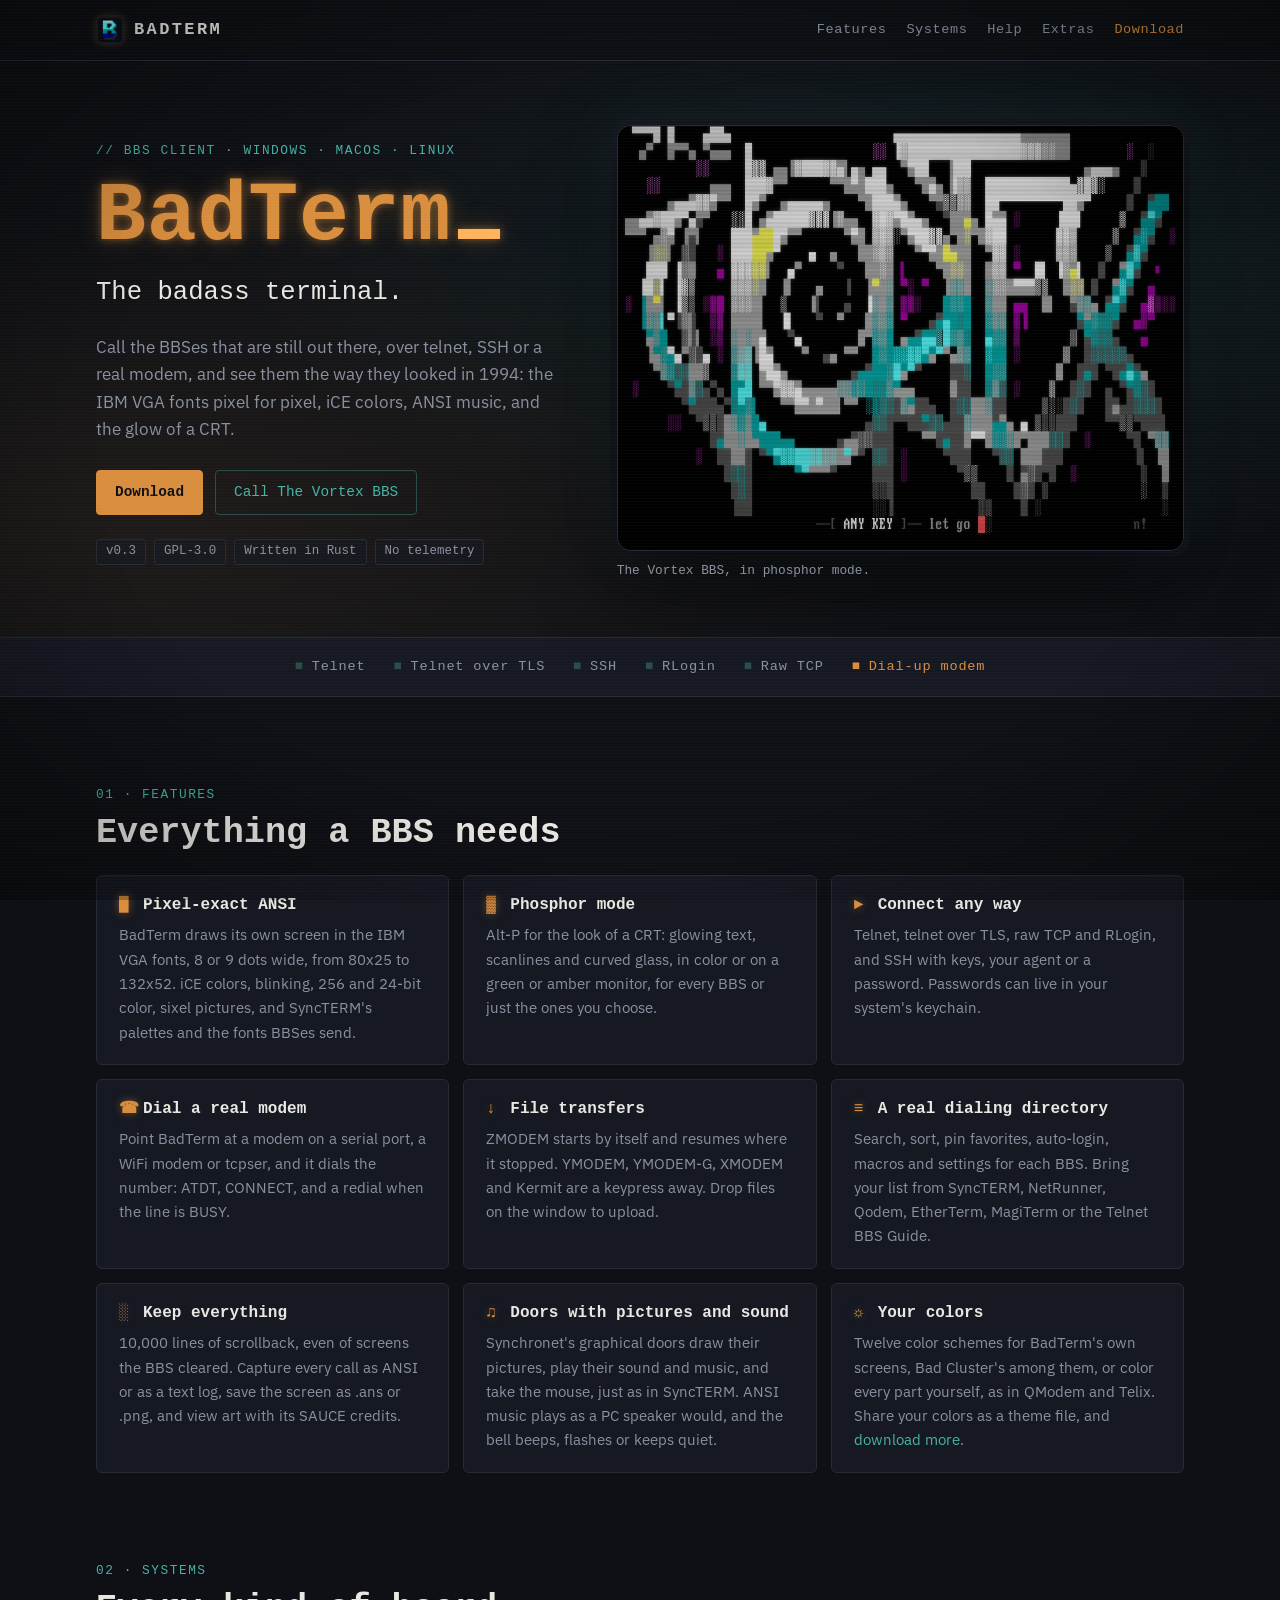
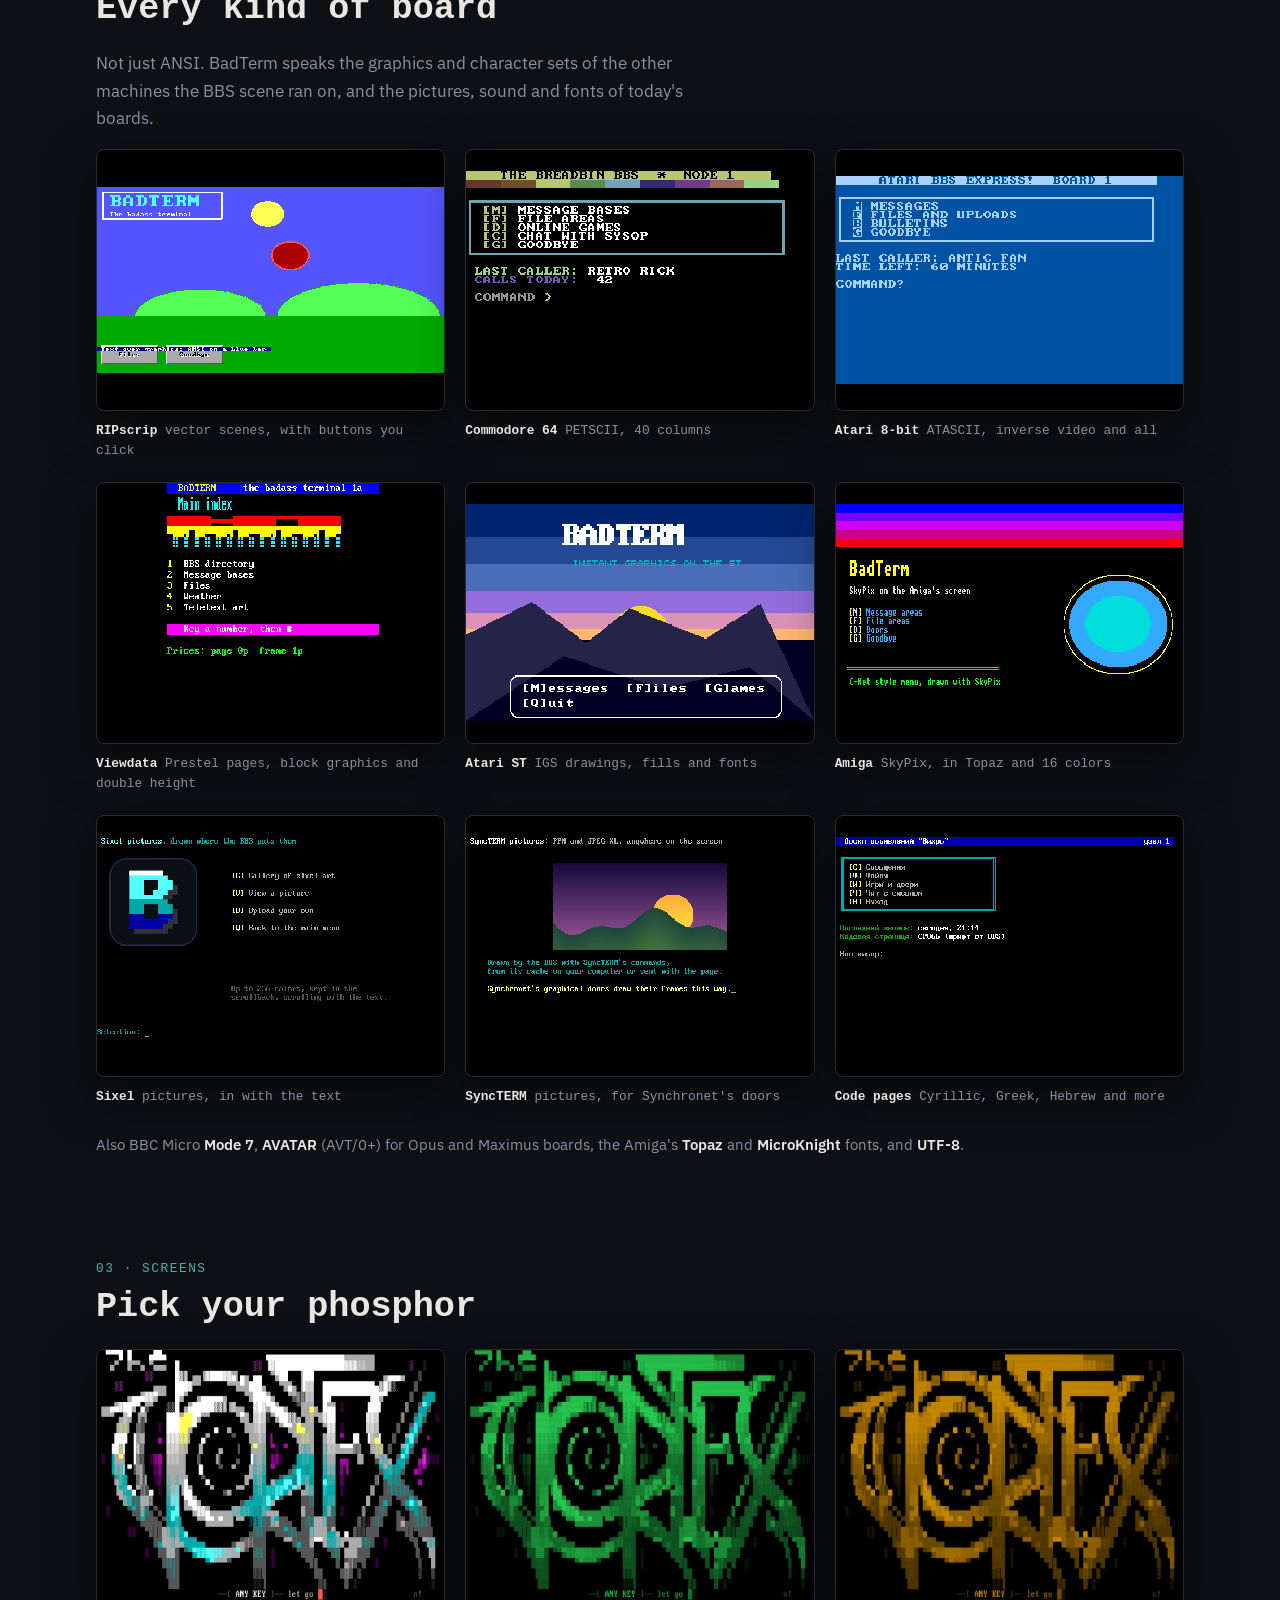
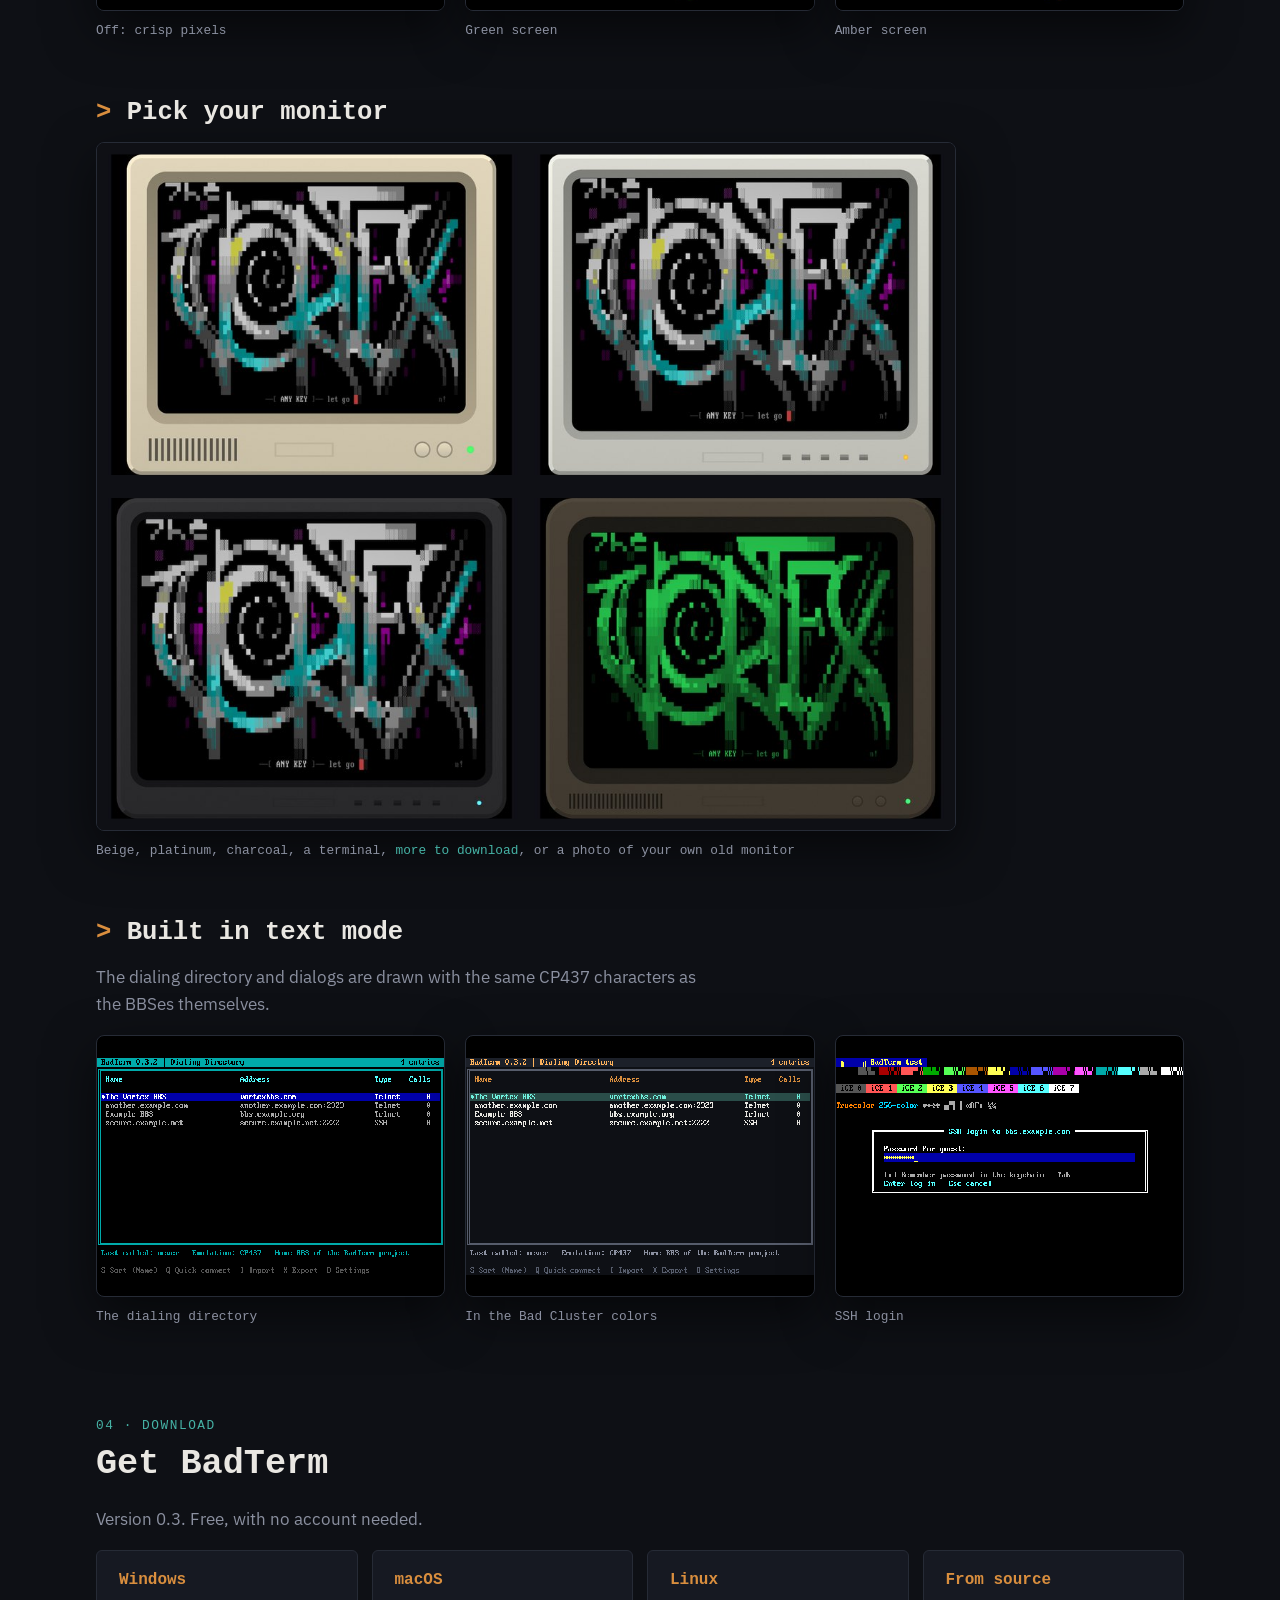
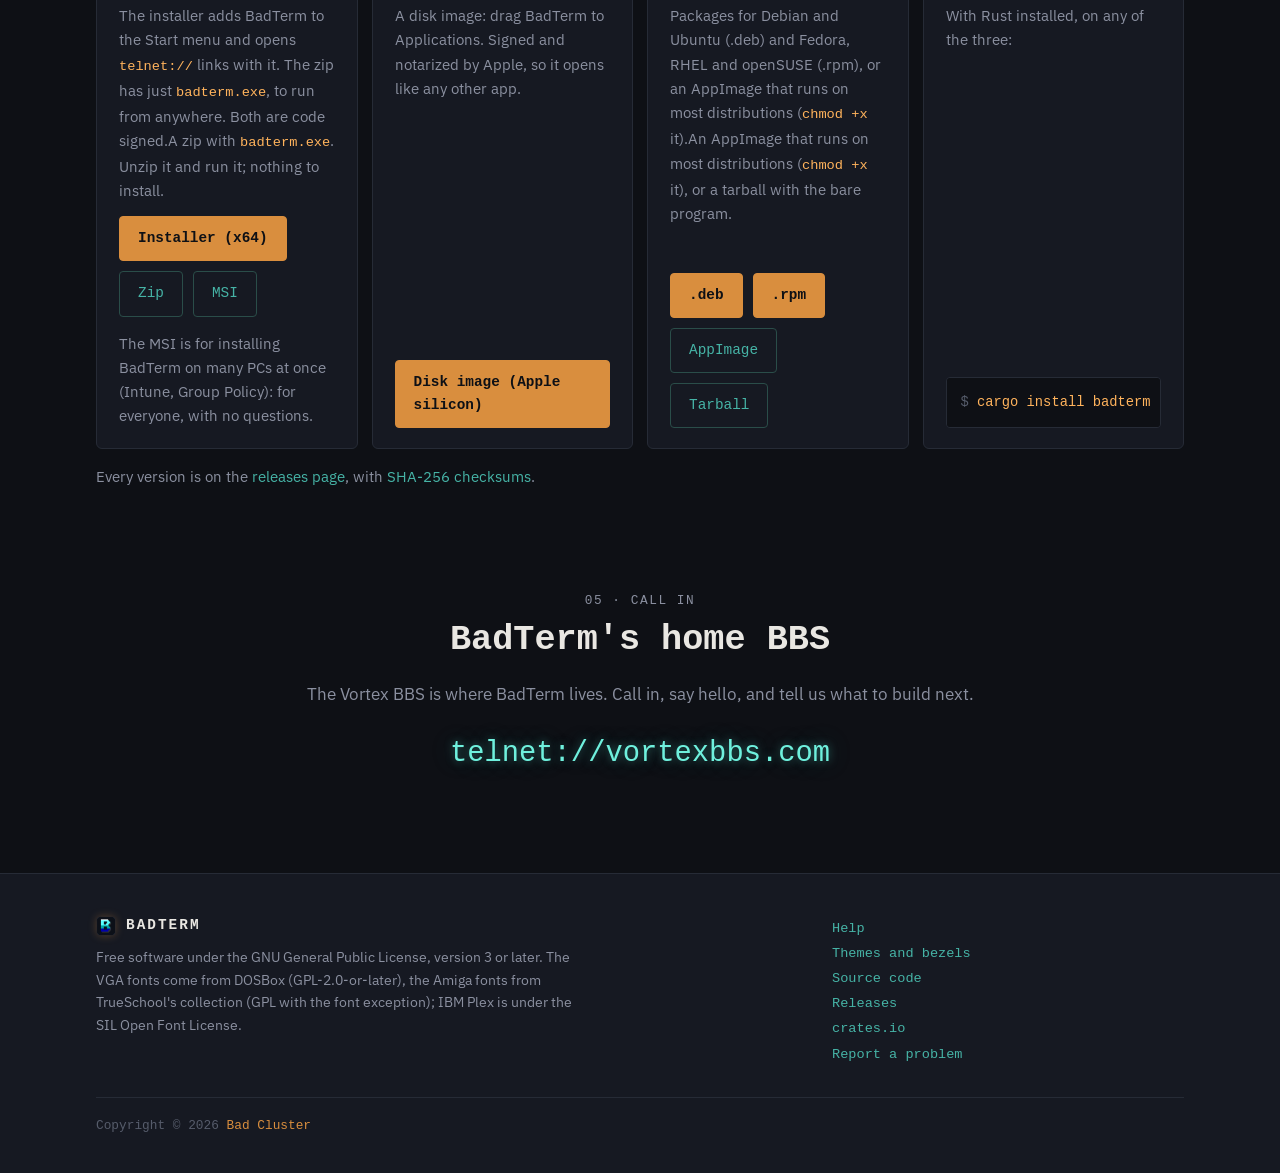
==== commit 7855db12: "An MSI for managed Windows deployments packaging/windows/badterm.wxs (WiX 5): installs for all users" ====
--- a/site/index.html
+++ b/site/index.html
@@ -151,7 +151,9 @@
           <div class="buttons">
             <a class="button primary" data-asset="windows-x64-setup.exe" href="https://git.badcluster.dev/arelas/badterm/releases">Installer (x64)</a>
             <a class="button" data-asset="windows-x64.zip" href="https://git.badcluster.dev/arelas/badterm/releases">Zip</a>
-          </div>
+            <a class="button" data-asset="windows-x64.msi" href="https://git.badcluster.dev/arelas/badterm/releases">MSI</a>
+          </div>
+          <p class="note"><span data-needs="windows-x64.msi">The MSI is for installing BadTerm on many PCs at once (Intune, Group Policy): for everyone, with no questions.<span data-else></span></span></p>
         </article>
         <article>
           <h3>macOS</h3>
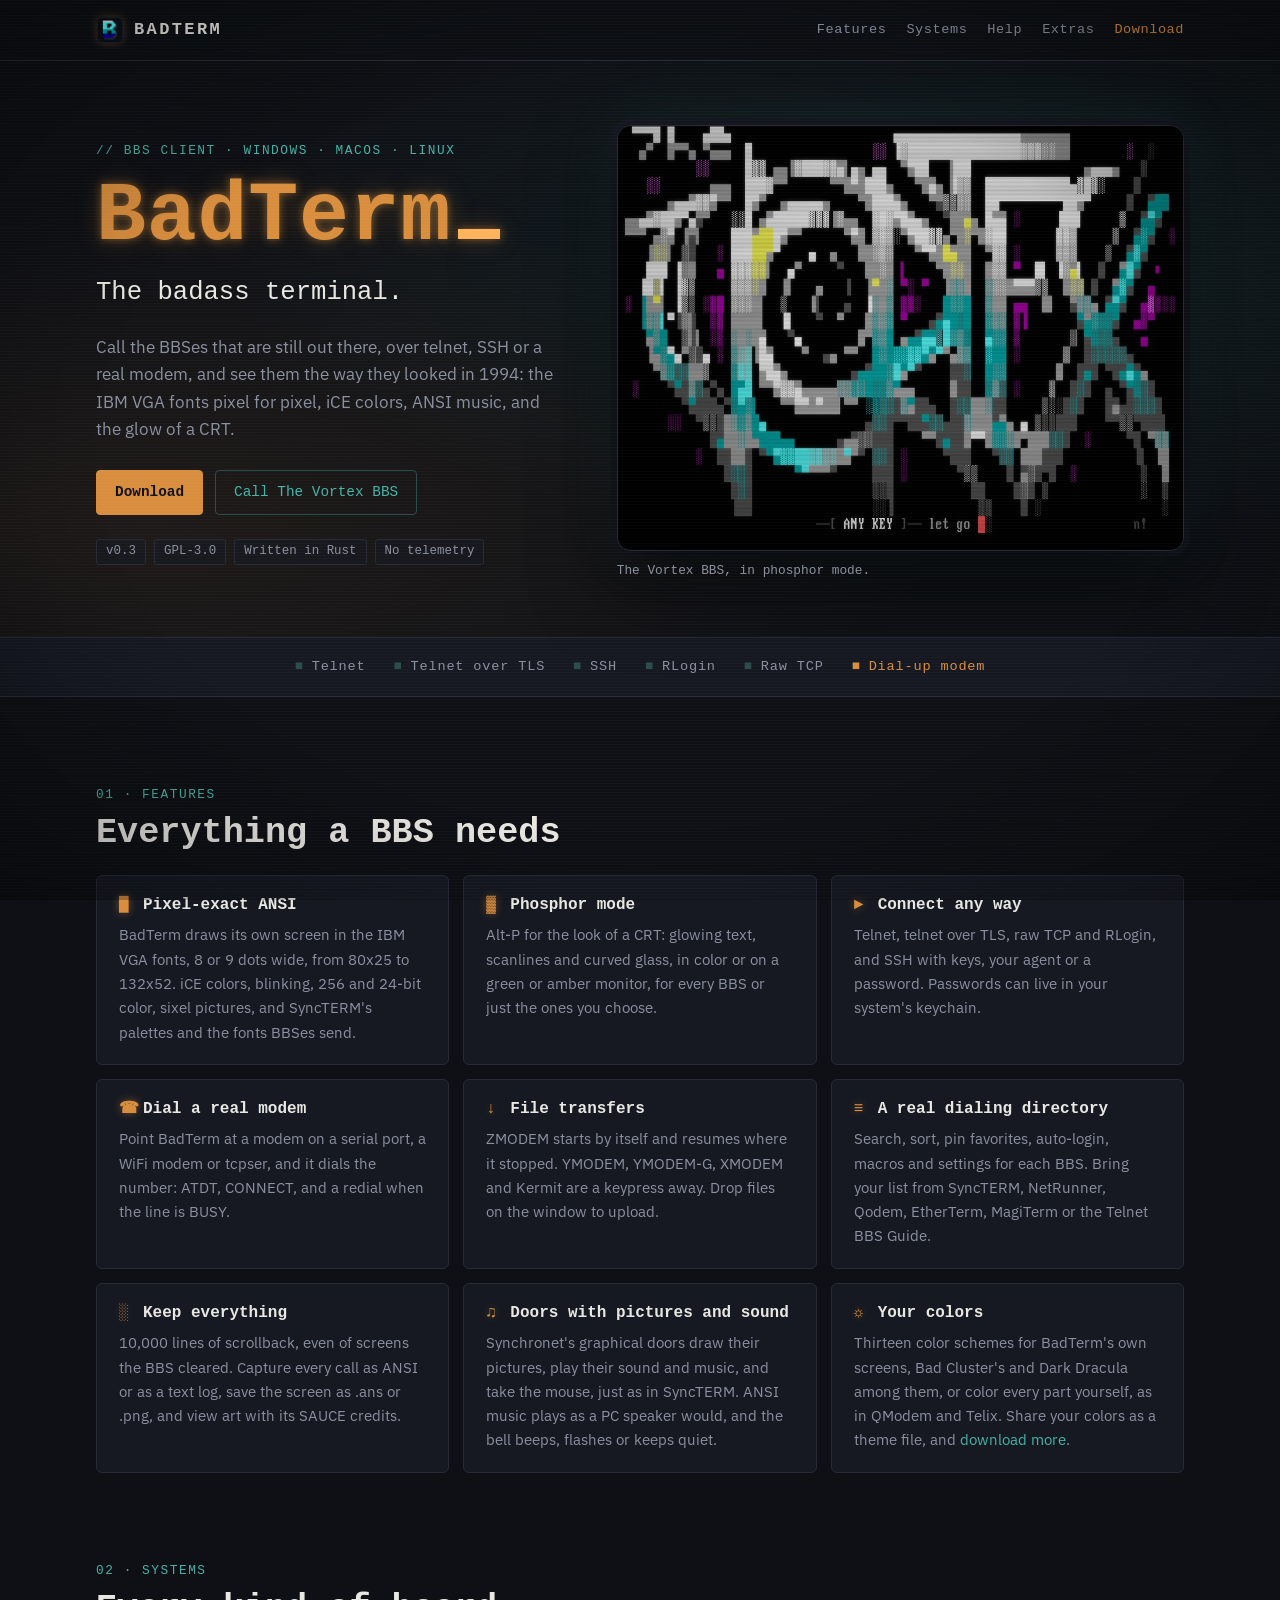
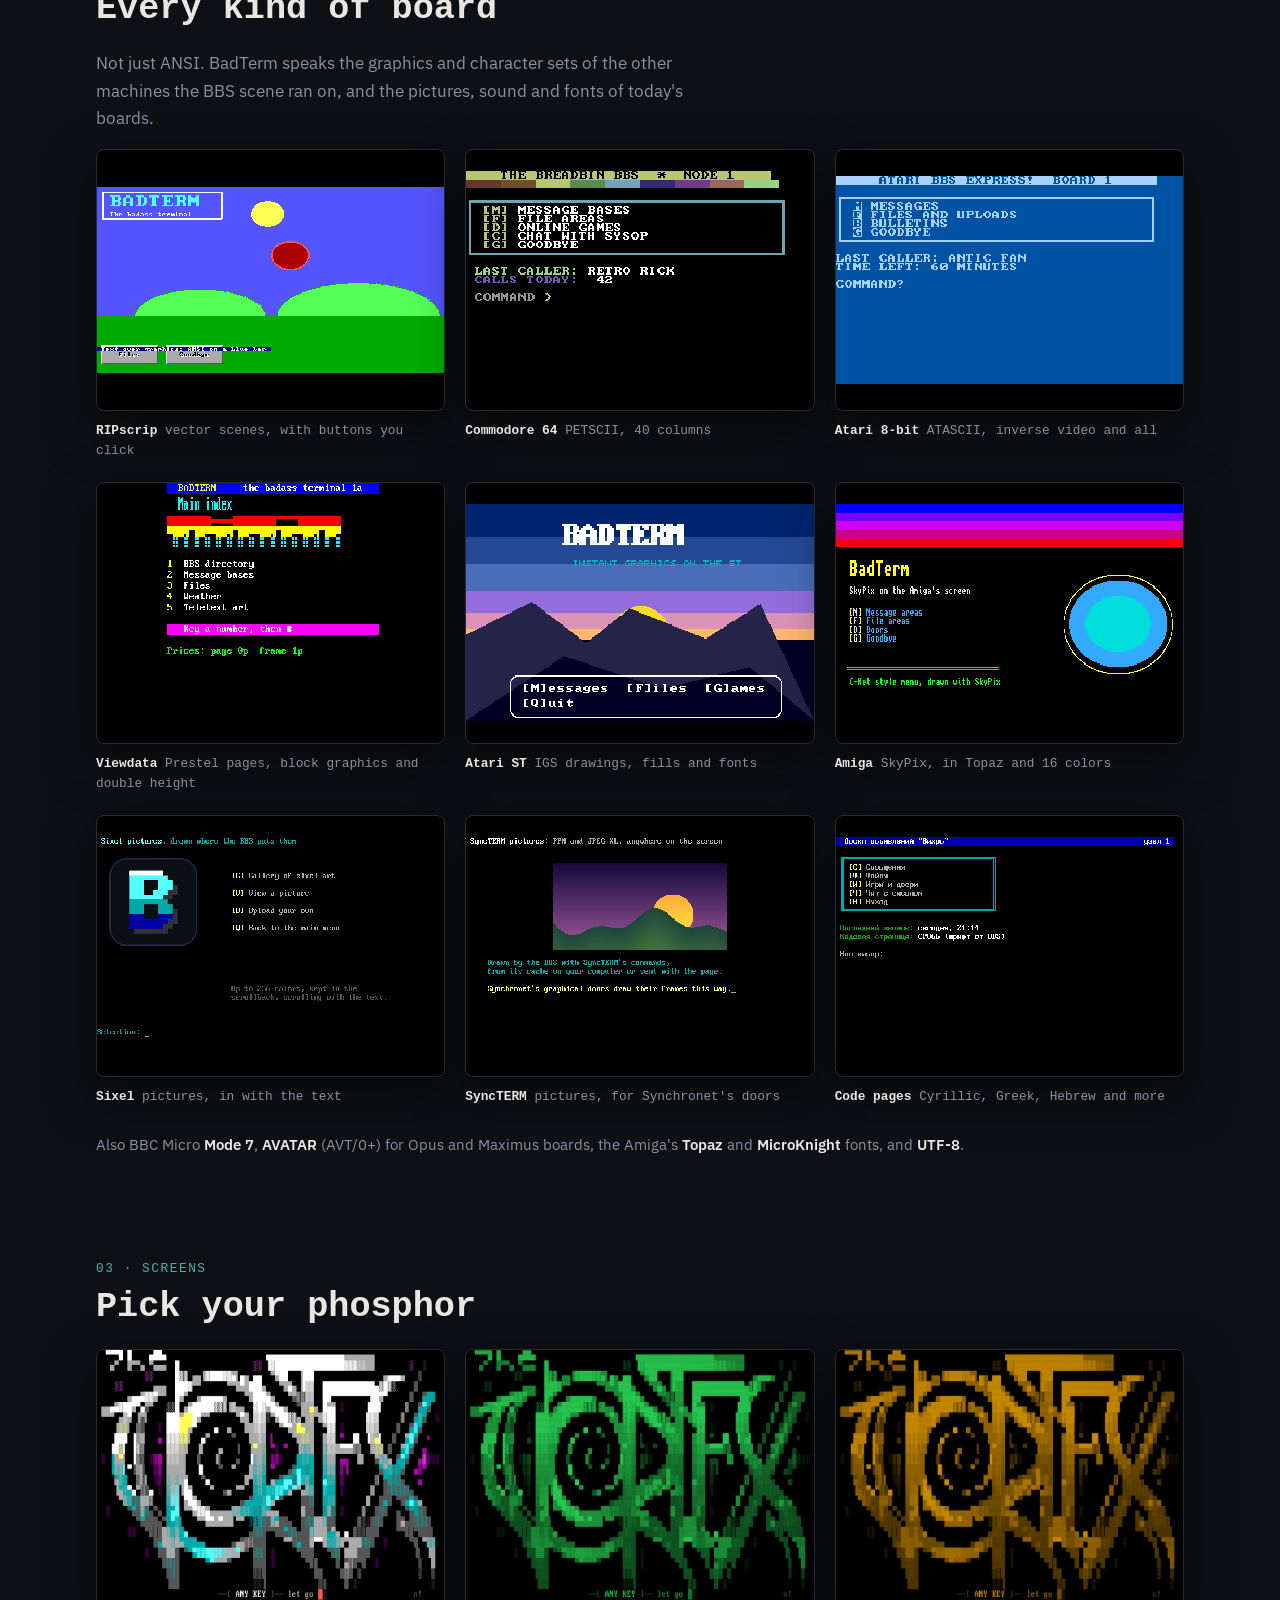
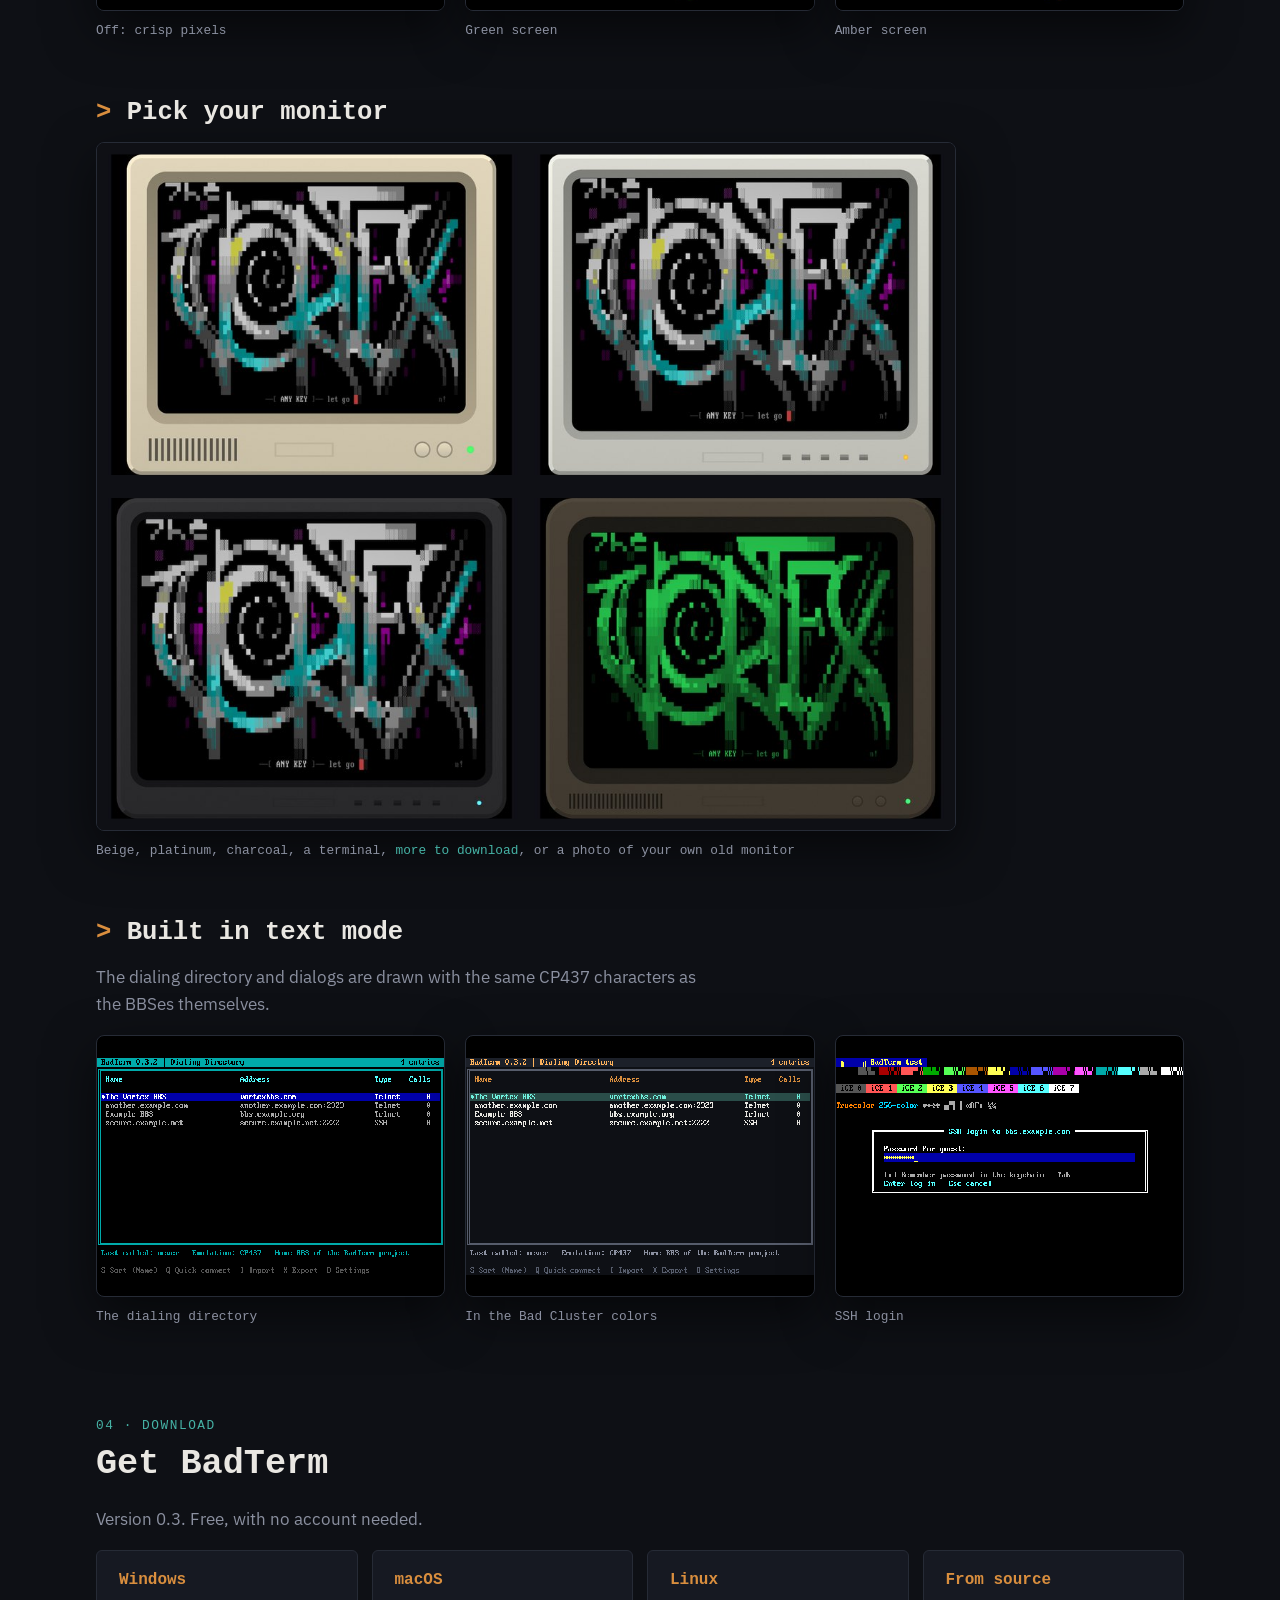
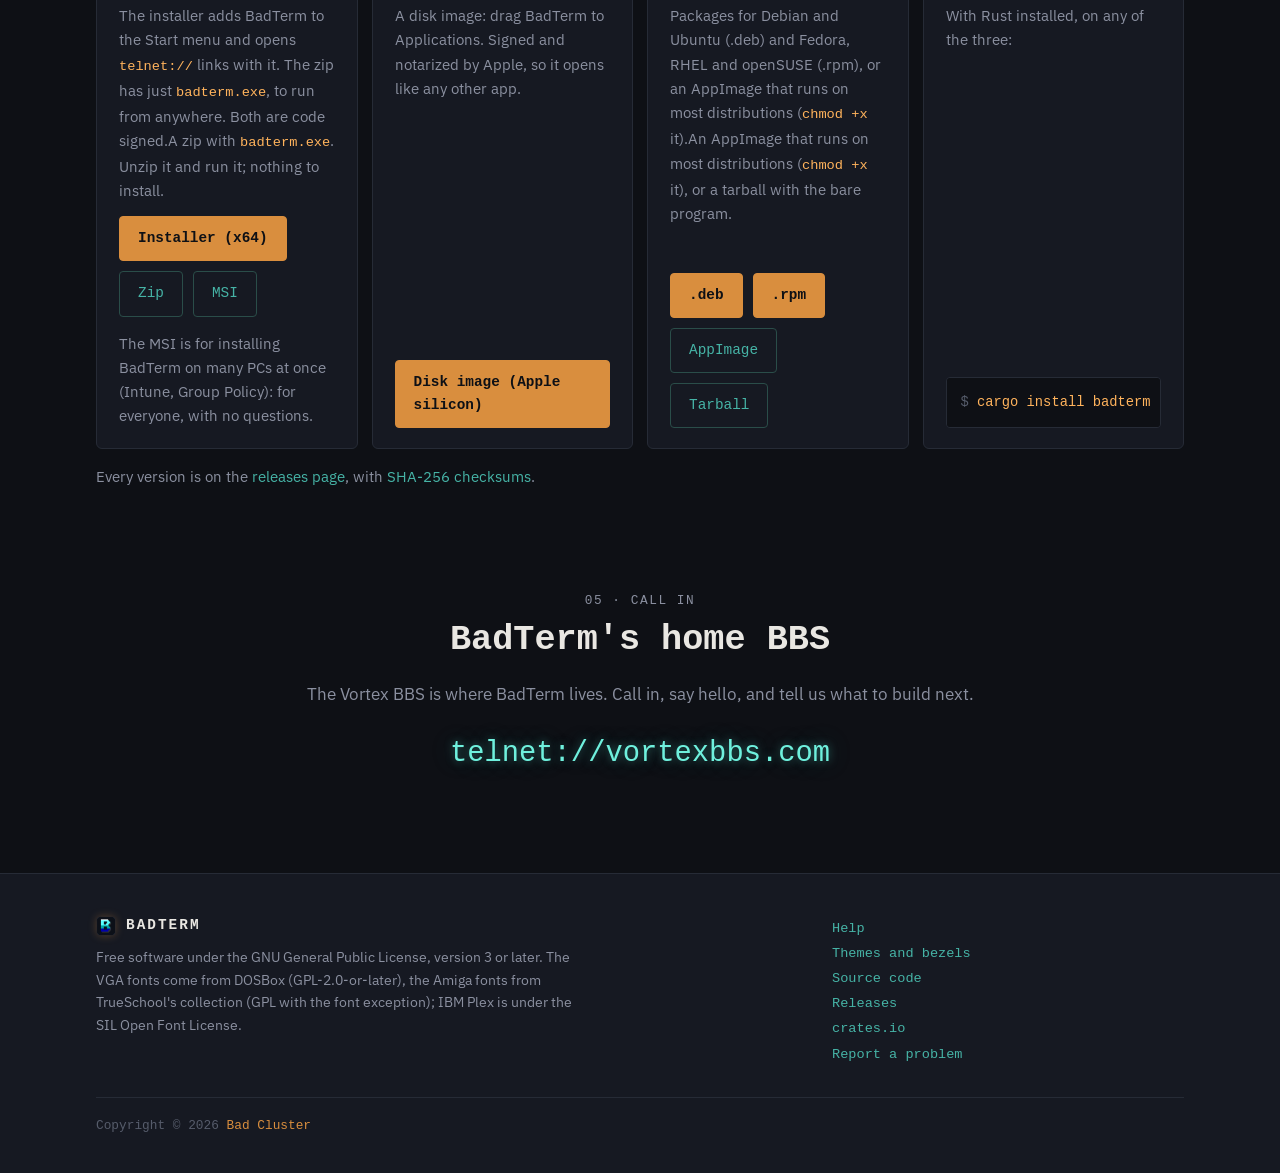
==== commit 558e6446: "A Dark Dracula color scheme The Dracula colors on pure black, from the "Dracula Dark" theme: its pur" ====
--- a/site/index.html
+++ b/site/index.html
@@ -96,7 +96,7 @@
         </article>
         <article>
           <h3><span class="glyph" aria-hidden="true">☼</span>Your colors</h3>
-          <p>Twelve color schemes for BadTerm's own screens, Bad Cluster's among them, or color every part yourself, as in QModem and Telix. Share your colors as a theme file, and <a href="extras.html#themes">download more</a>.</p>
+          <p>Thirteen color schemes for BadTerm's own screens, Bad Cluster's and Dark Dracula among them, or color every part yourself, as in QModem and Telix. Share your colors as a theme file, and <a href="extras.html#themes">download more</a>.</p>
         </article>
       </div>
     </section>
